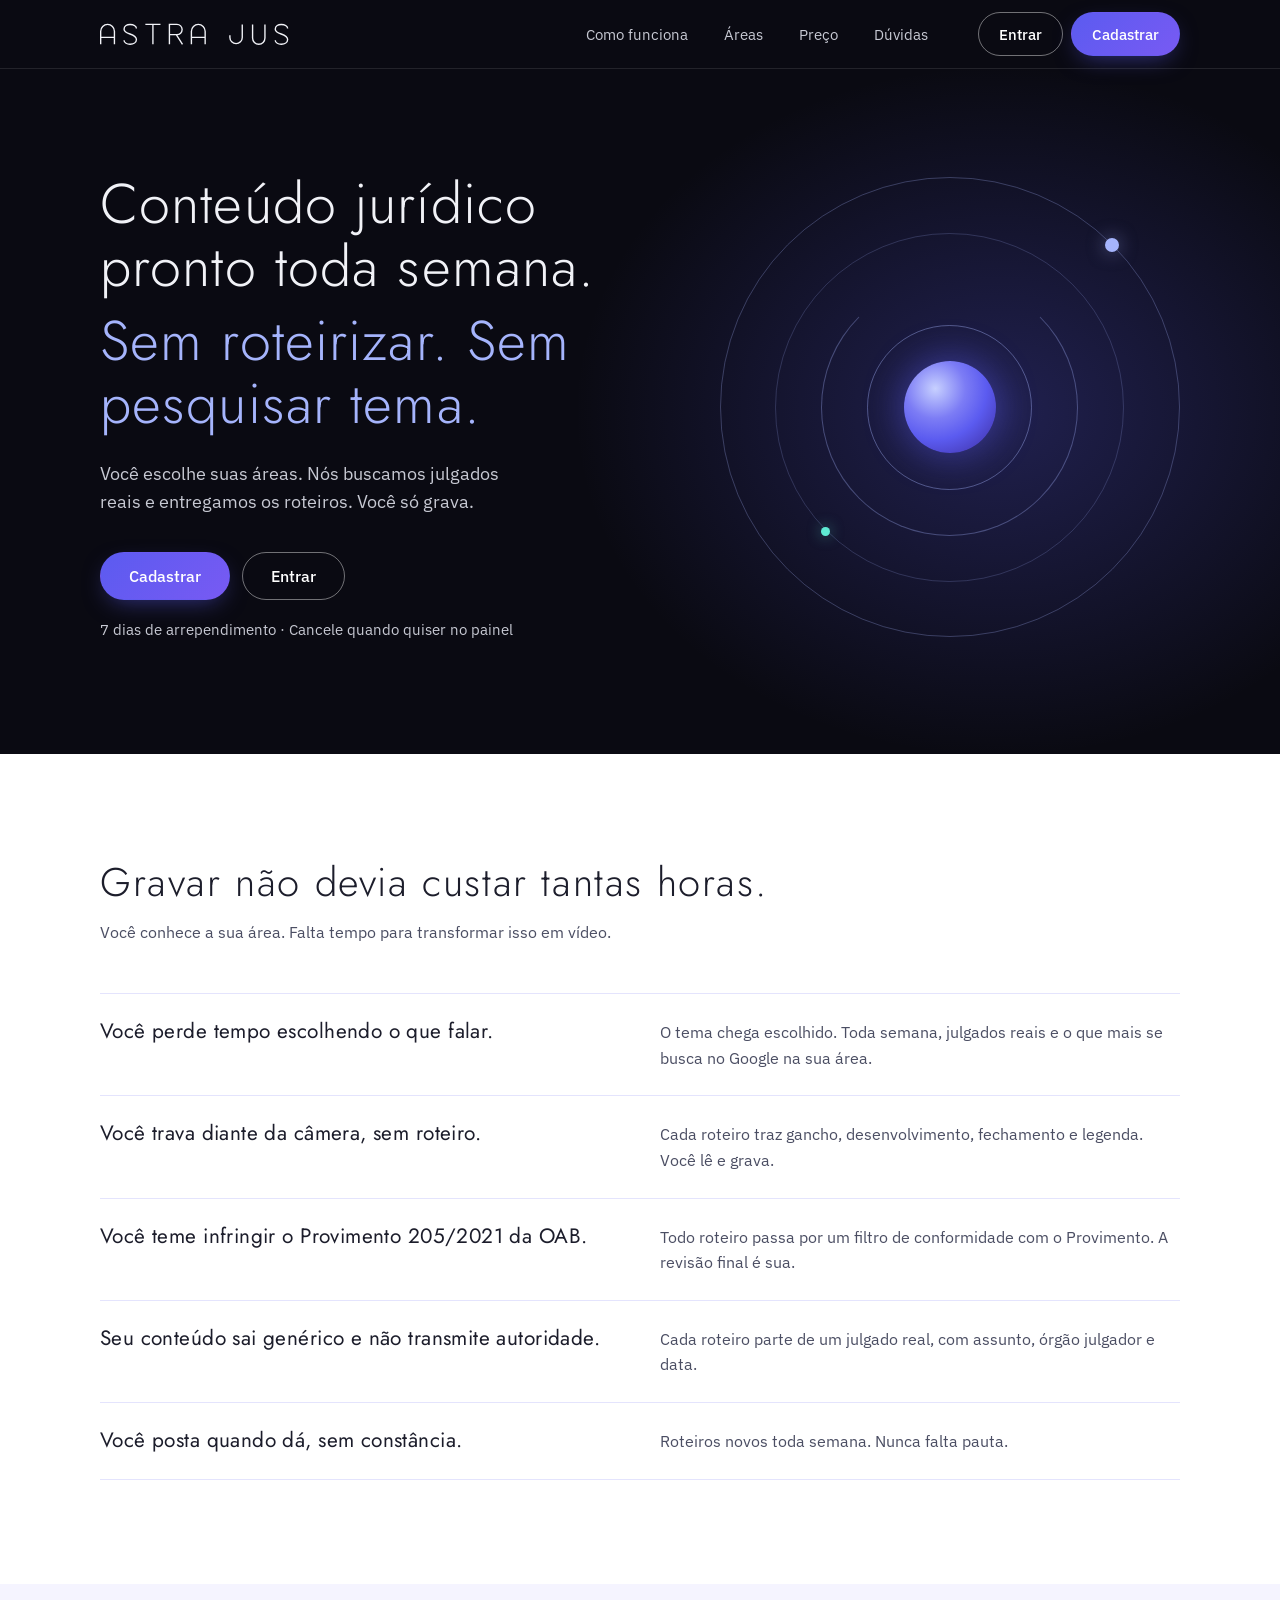
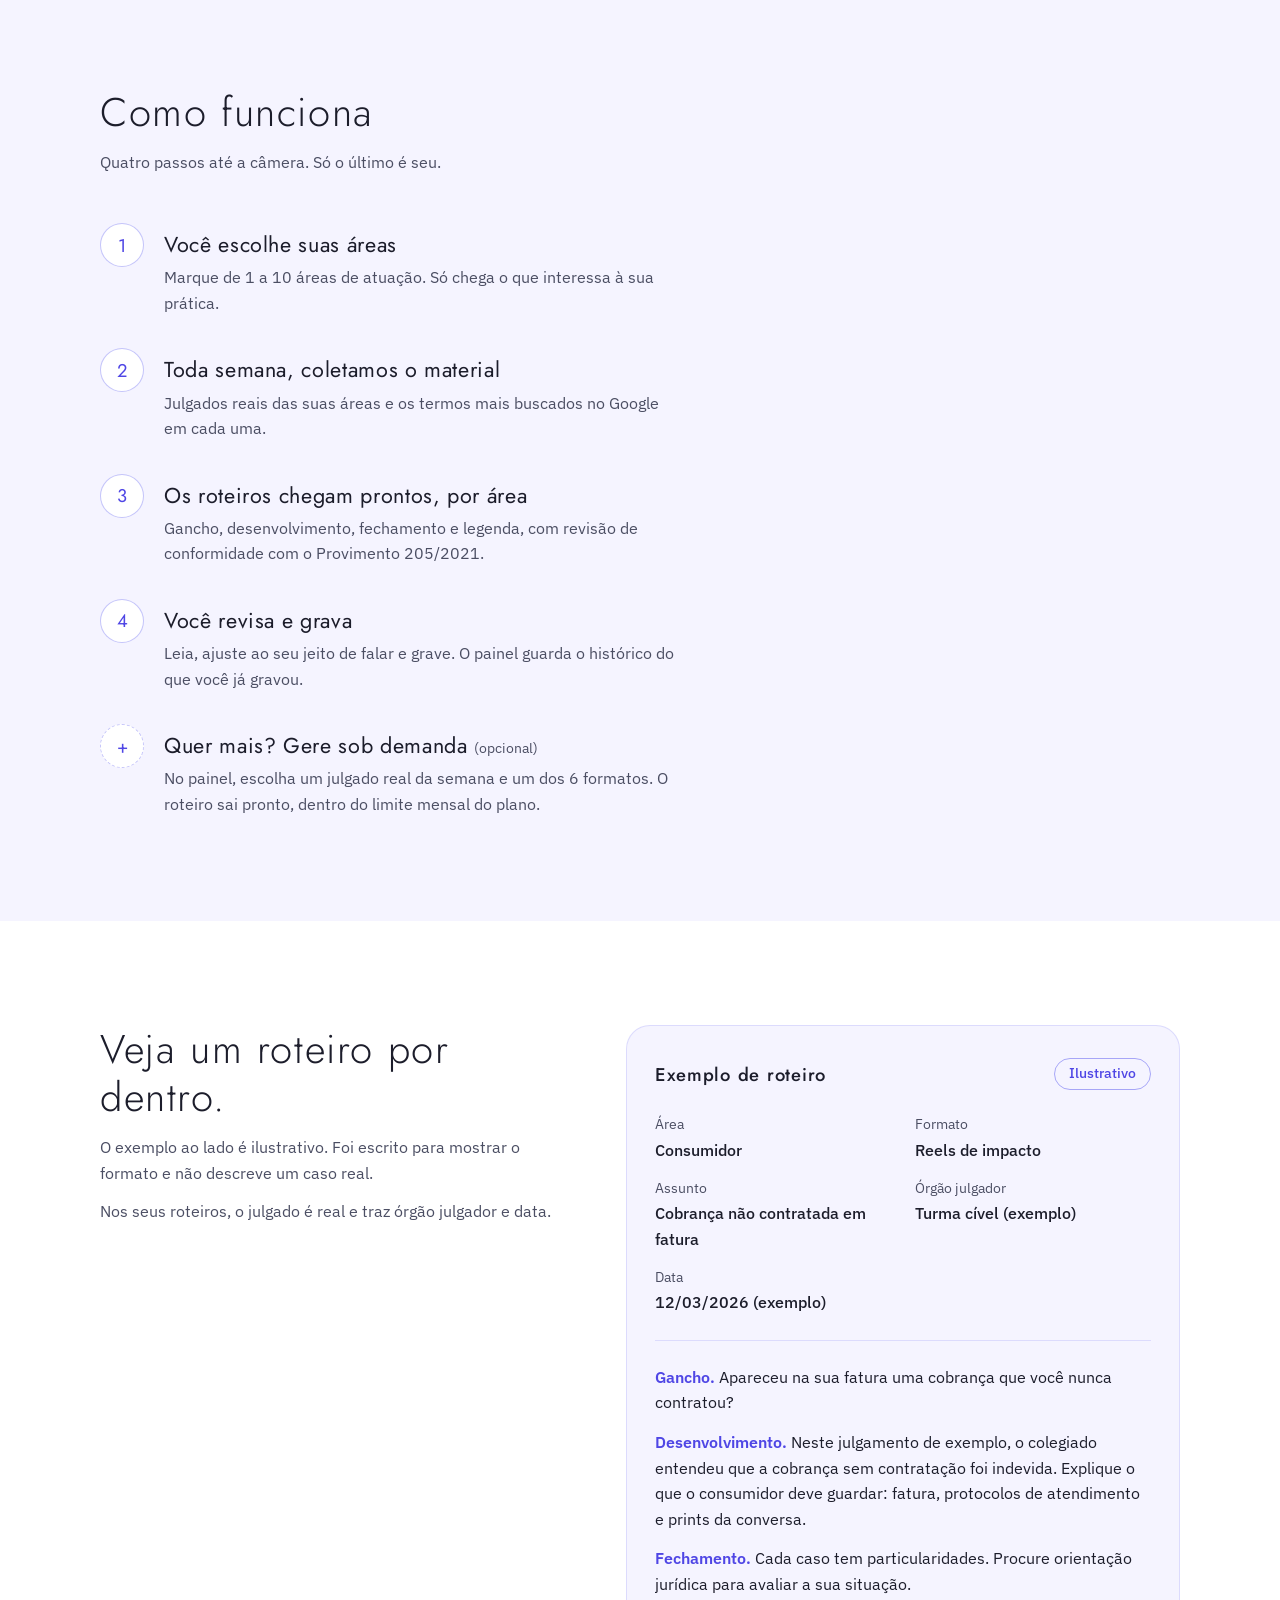
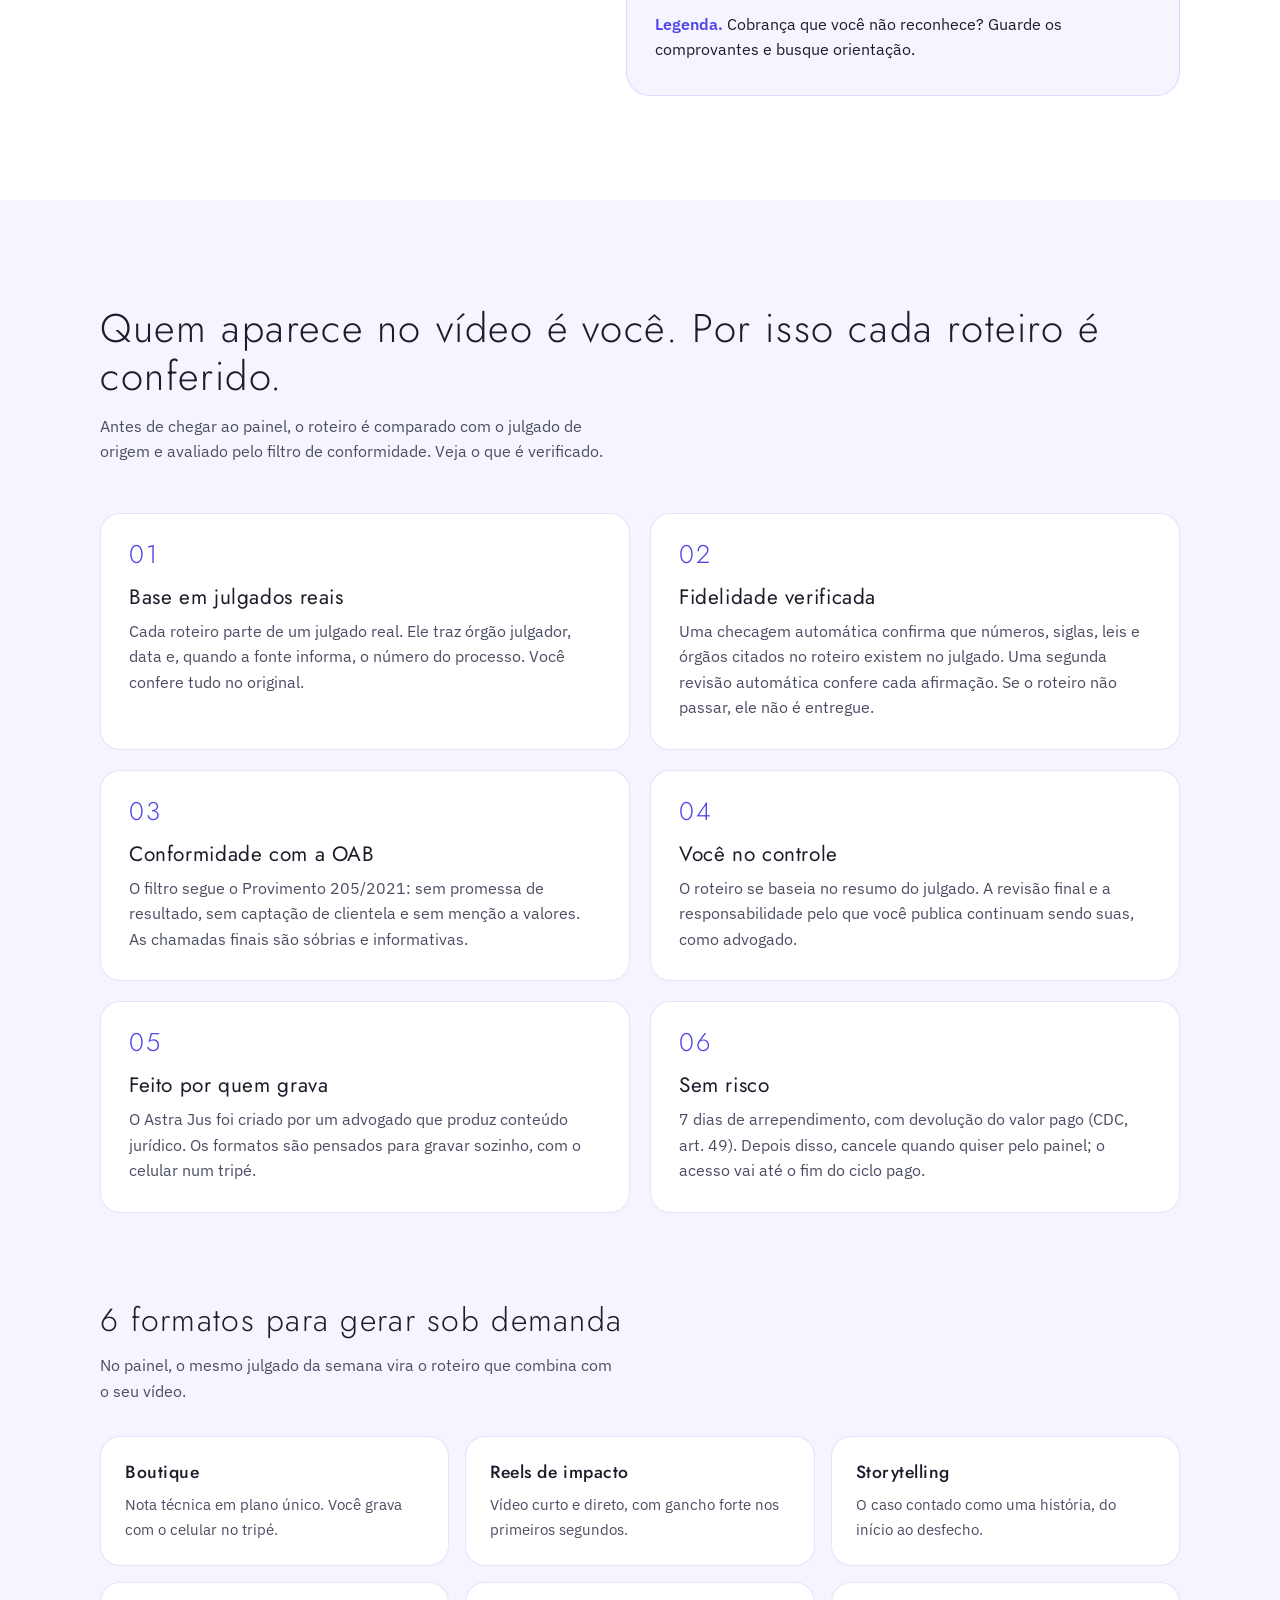
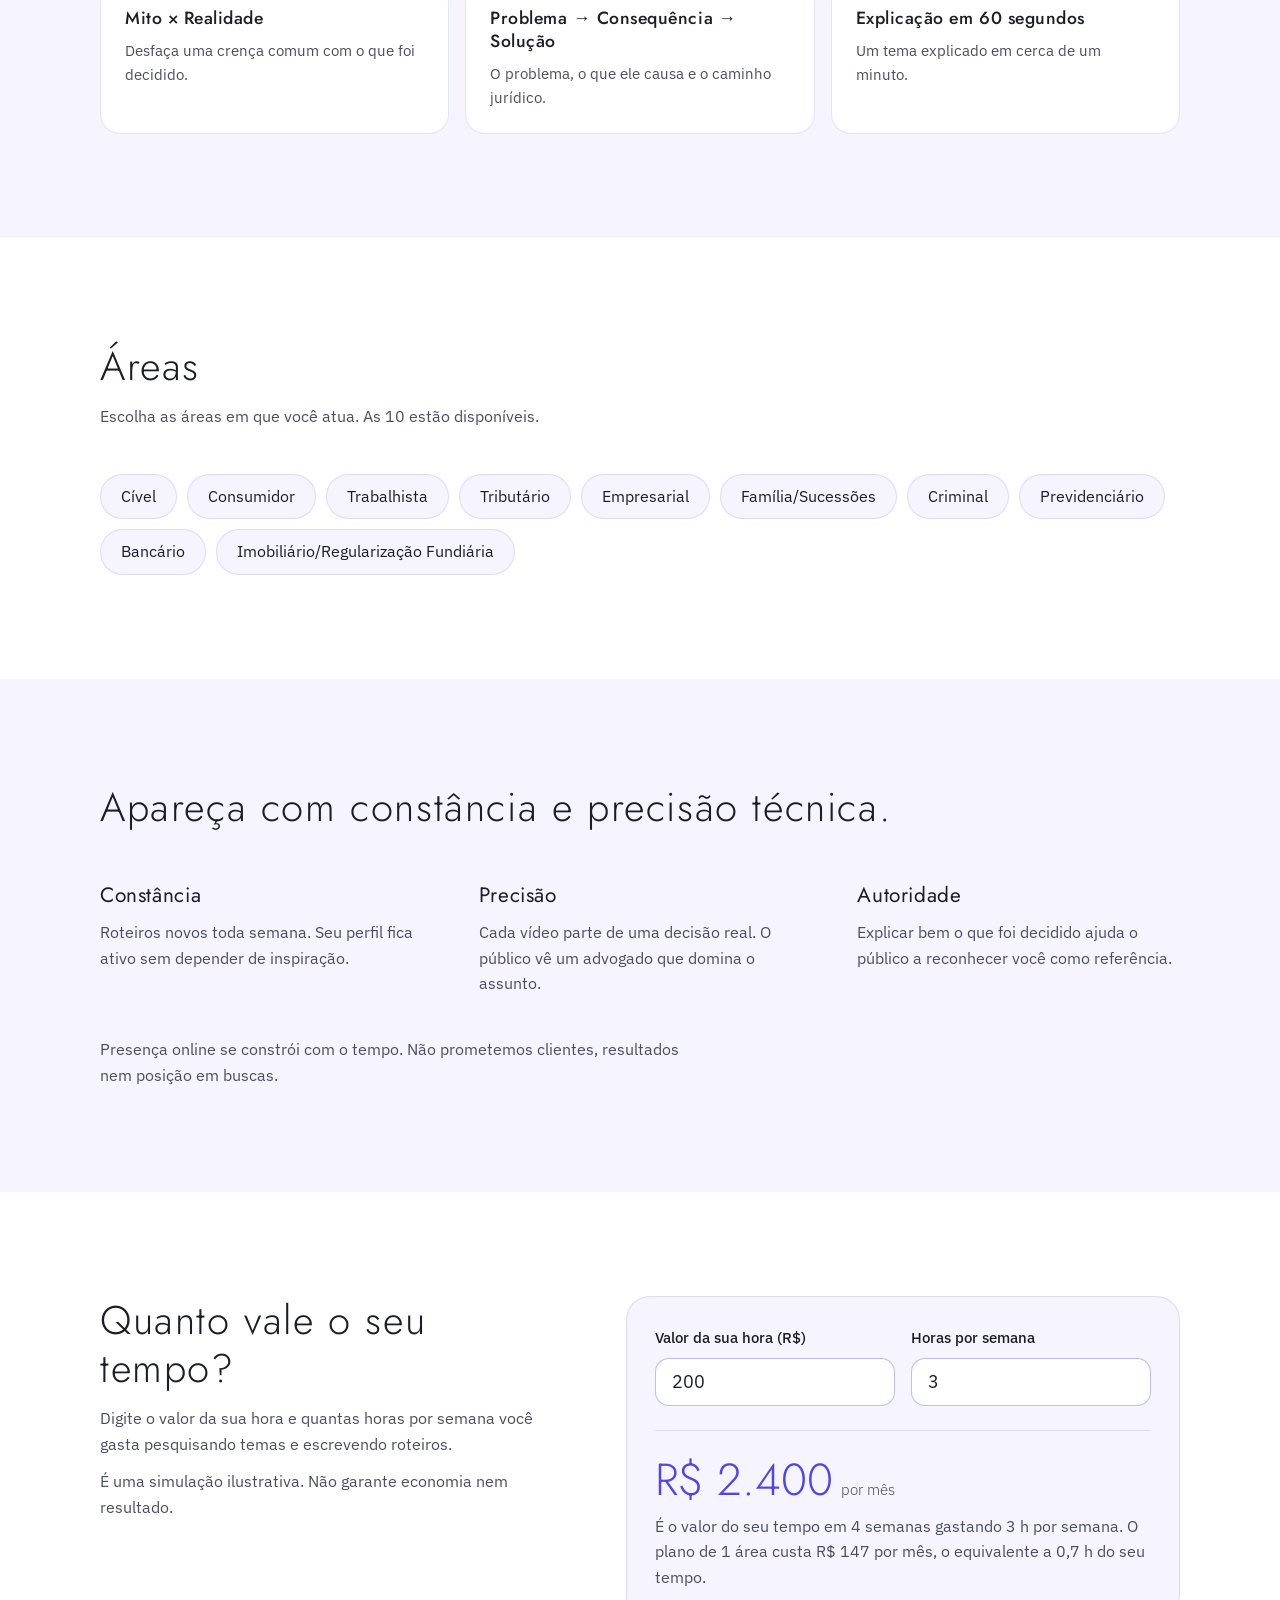
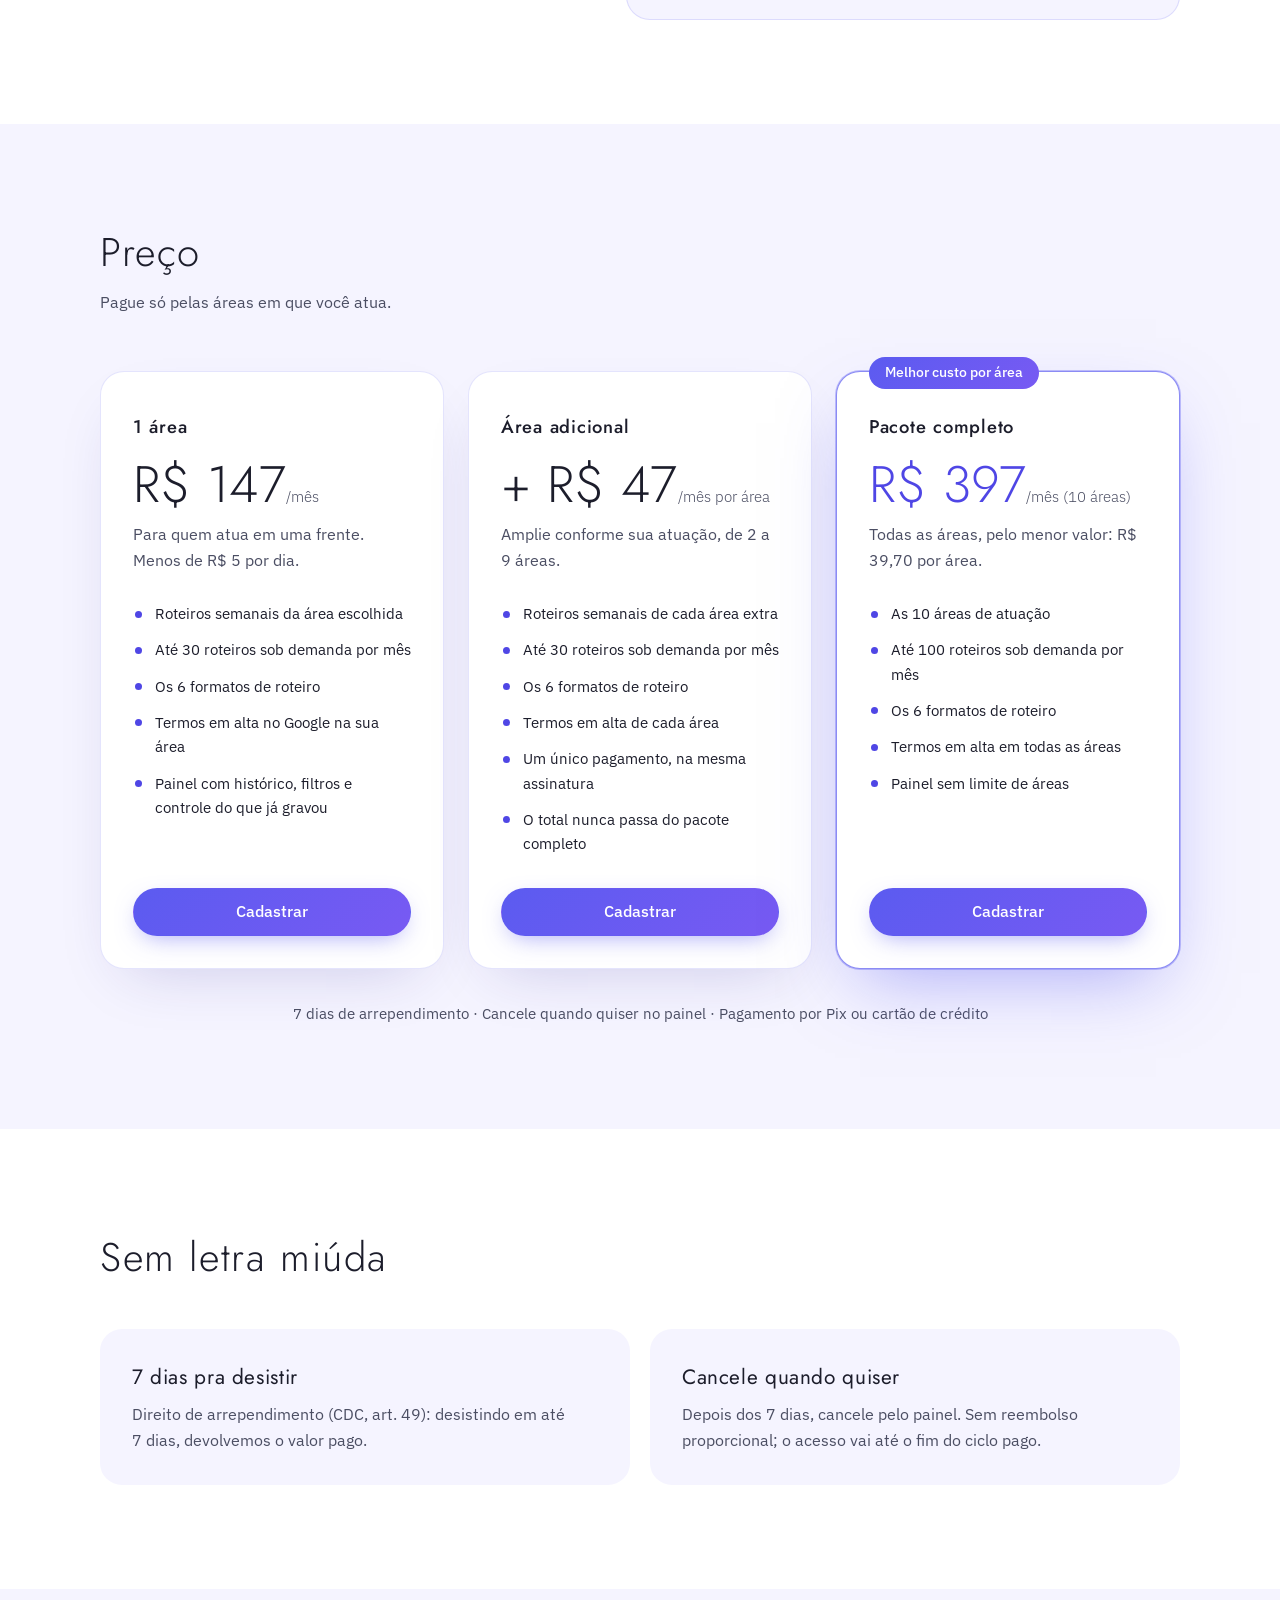
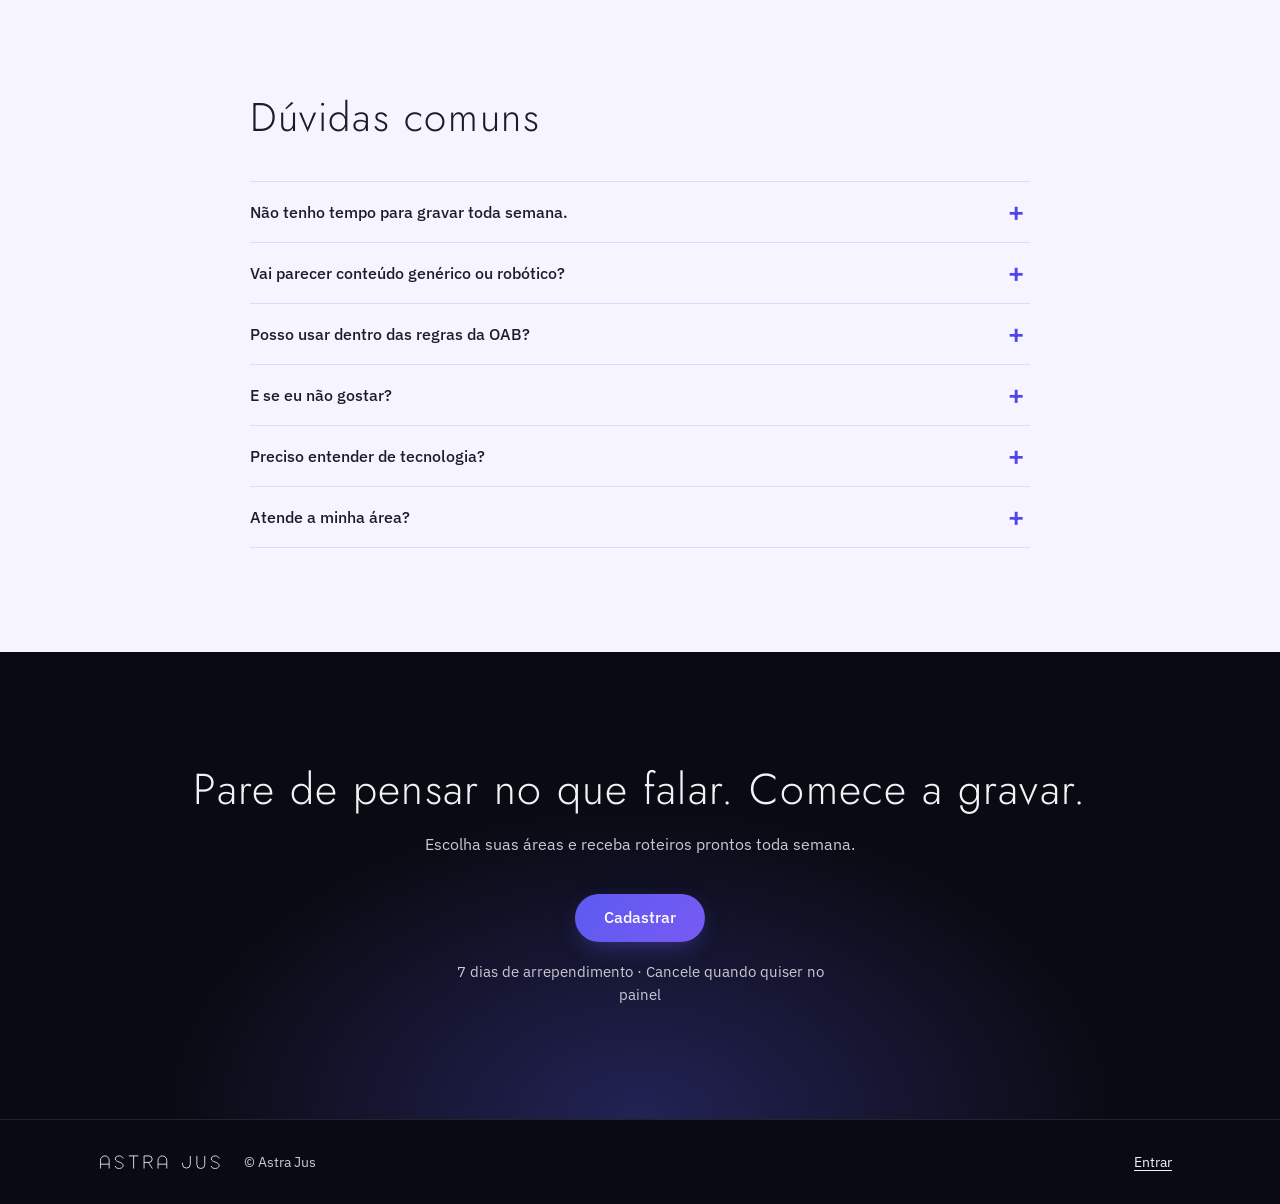
==== index.html @ 2f62929e "feat: hero/como funciona pelo modelo real (areas -> coleta -> roteiros), secao de confianca em quadr" ====
<!DOCTYPE html>
<html lang="pt-BR">
<head>
  <meta charset="UTF-8">
  <meta name="viewport" content="width=device-width, initial-scale=1.0">
  <title>Astra Jus — Roteiros de vídeo para advogados</title>
  <meta name="description" content="Conteúdo jurídico pronto toda semana. Roteiros de vídeo por área de atuação, a partir de julgados reais, com filtro de conformidade. Sem roteirizar, sem pesquisar tema.">
  <link rel="icon" type="image/svg+xml" href="assets/favicon.svg">
  <link rel="preconnect" href="https://fonts.googleapis.com">
  <link rel="preconnect" href="https://fonts.gstatic.com" crossorigin>
  <link href="https://fonts.googleapis.com/css2?family=IBM+Plex+Sans:wght@400;500;600&family=Jost:wght@200;300;400;500&display=swap" rel="stylesheet">
  <link rel="stylesheet" href="marca.css">
</head>
<body>
  <div id="aviso-pagamento" class="aviso" role="status" hidden></div>

  <header class="topo escuro">
    <div class="wrap">
      <a href="#inicio" aria-label="Astra Jus — início"><svg class="logo" aria-hidden="true"><use href="assets/logo.svg#wordmark"/></svg></a>
      <nav aria-label="Seções">
        <a href="#como-funciona">Como funciona</a>
        <a href="#areas">Áreas</a>
        <a href="#preco">Preço</a>
        <a href="#duvidas">Dúvidas</a>
      </nav>
      <div class="acoes">
        <a class="botao botao-contorno botao-pequeno" href="painel/login.html">Entrar</a>
        <a class="botao botao-primario botao-pequeno" href="cadastro.html">Cadastrar</a>
      </div>
    </div>
  </header>

  <main>
    <section class="hero escuro" id="inicio">
      <div class="wrap">
        <div class="hero-texto">
          <h1>Conteúdo jurídico pronto toda semana.<span>Sem roteirizar. Sem pesquisar tema.</span></h1>
          <p class="sub">Você escolhe suas áreas. Nós buscamos julgados reais e entregamos os roteiros. Você só grava.</p>
          <div class="botoes">
            <a class="botao botao-primario" href="cadastro.html">Cadastrar</a>
            <a class="botao botao-contorno" href="painel/login.html">Entrar</a>
          </div>
          <p class="garantia">7 dias de arrependimento · Cancele quando quiser no painel</p>
        </div>
        <div class="orbita" aria-hidden="true">
          <div class="anel a1"></div>
          <div class="anel a2"></div>
          <div class="anel a3"></div>
          <div class="anel a4"></div>
          <div class="giro"><div class="ponto"></div></div>
          <div class="giro contra"><div class="ponto p2"></div></div>
          <div class="nucleo"></div>
        </div>
      </div>
    </section>

    <section class="secao" id="dor">
      <div class="wrap">
        <h2 class="titulo-secao">Gravar não devia custar tantas horas.</h2>
        <p class="intro-secao">Você conhece a sua área. Falta tempo para transformar isso em vídeo.</p>
        <ul class="dores">
          <li>
            <h3>Você perde tempo escolhendo o que falar.</h3>
            <p>O tema chega escolhido. Toda semana, julgados reais e o que mais se busca no Google na sua área.</p>
          </li>
          <li>
            <h3>Você trava diante da câmera, sem roteiro.</h3>
            <p>Cada roteiro traz gancho, desenvolvimento, fechamento e legenda. Você lê e grava.</p>
          </li>
          <li>
            <h3>Você teme infringir o Provimento 205/2021 da OAB.</h3>
            <p>Todo roteiro passa por um filtro de conformidade com o Provimento. A revisão final é sua.</p>
          </li>
          <li>
            <h3>Seu conteúdo sai genérico e não transmite autoridade.</h3>
            <p>Cada roteiro parte de um julgado real, com assunto, órgão julgador e data.</p>
          </li>
          <li>
            <h3>Você posta quando dá, sem constância.</h3>
            <p>Roteiros novos toda semana. Nunca falta pauta.</p>
          </li>
        </ul>
      </div>
    </section>

    <section class="secao suave" id="como-funciona">
      <div class="wrap">
        <h2 class="titulo-secao">Como funciona</h2>
        <p class="intro-secao">Quatro passos até a câmera. Só o último é seu.</p>
        <ol class="passos">
          <li>
            <span class="num" aria-hidden="true">1</span>
            <div>
              <h3>Você escolhe suas áreas</h3>
              <p>Marque de 1 a 10 áreas de atuação. Só chega o que interessa à sua prática.</p>
            </div>
          </li>
          <li>
            <span class="num" aria-hidden="true">2</span>
            <div>
              <h3>Toda semana, coletamos o material</h3>
              <p>Julgados reais das suas áreas e os termos mais buscados no Google em cada uma.</p>
            </div>
          </li>
          <li>
            <span class="num" aria-hidden="true">3</span>
            <div>
              <h3>Os roteiros chegam prontos, por área</h3>
              <p>Gancho, desenvolvimento, fechamento e legenda, com revisão de conformidade com o Provimento 205/2021.</p>
            </div>
          </li>
          <li>
            <span class="num" aria-hidden="true">4</span>
            <div>
              <h3>Você revisa e grava</h3>
              <p>Leia, ajuste ao seu jeito de falar e grave. O painel guarda o histórico do que você já gravou.</p>
            </div>
          </li>
          <li class="opcional">
            <span class="num" aria-hidden="true">+</span>
            <div>
              <h3>Quer mais? Gere sob demanda <em>(opcional)</em></h3>
              <p>No painel, escolha um julgado real da semana e um dos 6 formatos. O roteiro sai pronto, dentro do limite mensal do plano.</p>
            </div>
          </li>
        </ol>
      </div>
    </section>

    <section class="secao" id="exemplo">
      <div class="wrap dupla">
        <div>
          <h2 class="titulo-secao">Veja um roteiro por dentro.</h2>
          <p class="intro-secao">O exemplo ao lado é ilustrativo. Foi escrito para mostrar o formato e não descreve um caso real.</p>
          <p class="intro-secao">Nos seus roteiros, o julgado é real e traz órgão julgador e data.</p>
        </div>
        <article class="exemplo">
          <header>
            <h3>Exemplo de roteiro</h3>
            <span class="selo-ilustrativo">Ilustrativo</span>
          </header>
          <dl class="meta">
            <div><dt>Área</dt><dd>Consumidor</dd></div>
            <div><dt>Formato</dt><dd>Reels de impacto</dd></div>
            <div><dt>Assunto</dt><dd>Cobrança não contratada em fatura</dd></div>
            <div><dt>Órgão julgador</dt><dd>Turma cível (exemplo)</dd></div>
            <div><dt>Data</dt><dd>12/03/2026 (exemplo)</dd></div>
          </dl>
          <div class="texto-roteiro">
            <p><strong>Gancho.</strong> Apareceu na sua fatura uma cobrança que você nunca contratou?</p>
            <p><strong>Desenvolvimento.</strong> Neste julgamento de exemplo, o colegiado entendeu que a cobrança sem contratação foi indevida. Explique o que o consumidor deve guardar: fatura, protocolos de atendimento e prints da conversa.</p>
            <p><strong>Fechamento.</strong> Cada caso tem particularidades. Procure orientação jurídica para avaliar a sua situação.</p>
            <p><strong>Legenda.</strong> Cobrança que você não reconhece? Guarde os comprovantes e busque orientação.</p>
          </div>
        </article>
      </div>
    </section>

    <section class="secao suave" id="confianca">
      <div class="wrap">
        <h2 class="titulo-secao">Quem aparece no vídeo é você. Por isso cada roteiro é conferido.</h2>
        <p class="intro-secao">Antes de chegar ao painel, o roteiro é comparado com o julgado de origem e avaliado pelo filtro de conformidade. Veja o que é verificado.</p>
        <ul class="confianca">
          <li>
            <span class="ordem" aria-hidden="true">01</span>
            <h3>Base em julgados reais</h3>
            <p>Cada roteiro parte de um julgado real. Ele traz órgão julgador, data e, quando a fonte informa, o número do processo. Você confere tudo no original.</p>
          </li>
          <li>
            <span class="ordem" aria-hidden="true">02</span>
            <h3>Fidelidade verificada</h3>
            <p>Uma checagem automática confirma que números, siglas, leis e órgãos citados no roteiro existem no julgado. Uma segunda revisão automática confere cada afirmação. Se o roteiro não passar, ele não é entregue.</p>
          </li>
          <li>
            <span class="ordem" aria-hidden="true">03</span>
            <h3>Conformidade com a OAB</h3>
            <p>O filtro segue o Provimento 205/2021: sem promessa de resultado, sem captação de clientela e sem menção a valores. As chamadas finais são sóbrias e informativas.</p>
          </li>
          <li>
            <span class="ordem" aria-hidden="true">04</span>
            <h3>Você no controle</h3>
            <p>O roteiro se baseia no resumo do julgado. A revisão final e a responsabilidade pelo que você publica continuam sendo suas, como advogado.</p>
          </li>
          <li>
            <span class="ordem" aria-hidden="true">05</span>
            <h3>Feito por quem grava</h3>
            <p>O Astra Jus foi criado por um advogado que produz conteúdo jurídico. Os formatos são pensados para gravar sozinho, com o celular num tripé.</p>
          </li>
          <li>
            <span class="ordem" aria-hidden="true">06</span>
            <h3>Sem risco</h3>
            <p>7 dias de arrependimento, com devolução do valor pago (CDC, art. 49). Depois disso, cancele quando quiser pelo painel; o acesso vai até o fim do ciclo pago.</p>
          </li>
        </ul>

        <h3 class="subtitulo" id="formatos">6 formatos para gerar sob demanda</h3>
        <p class="intro-secao">No painel, o mesmo julgado da semana vira o roteiro que combina com o seu vídeo.</p>
        <ul class="formatos">
          <li><h4>Boutique</h4><p>Nota técnica em plano único. Você grava com o celular no tripé.</p></li>
          <li><h4>Reels de impacto</h4><p>Vídeo curto e direto, com gancho forte nos primeiros segundos.</p></li>
          <li><h4>Storytelling</h4><p>O caso contado como uma história, do início ao desfecho.</p></li>
          <li><h4>Mito × Realidade</h4><p>Desfaça uma crença comum com o que foi decidido.</p></li>
          <li><h4>Problema → Consequência → Solução</h4><p>O problema, o que ele causa e o caminho jurídico.</p></li>
          <li><h4>Explicação em 60 segundos</h4><p>Um tema explicado em cerca de um minuto.</p></li>
        </ul>
      </div>
    </section>

    <section class="secao" id="areas">
      <div class="wrap">
        <h2 class="titulo-secao">Áreas</h2>
        <p class="intro-secao">Escolha as áreas em que você atua. As 10 estão disponíveis.</p>
        <ul class="areas">
          <li>Cível</li>
          <li>Consumidor</li>
          <li>Trabalhista</li>
          <li>Tributário</li>
          <li>Empresarial</li>
          <li>Família/Sucessões</li>
          <li>Criminal</li>
          <li>Previdenciário</li>
          <li>Bancário</li>
          <li>Imobiliário/Regularização Fundiária</li>
        </ul>
      </div>
    </section>

    <section class="secao suave" id="posicionamento">
      <div class="wrap">
        <h2 class="titulo-secao">Apareça com constância e precisão técnica.</h2>
        <ul class="difer tres">
          <li>
            <h3>Constância</h3>
            <p>Roteiros novos toda semana. Seu perfil fica ativo sem depender de inspiração.</p>
          </li>
          <li>
            <h3>Precisão</h3>
            <p>Cada vídeo parte de uma decisão real. O público vê um advogado que domina o assunto.</p>
          </li>
          <li>
            <h3>Autoridade</h3>
            <p>Explicar bem o que foi decidido ajuda o público a reconhecer você como referência.</p>
          </li>
        </ul>
        <p class="nota">Presença online se constrói com o tempo. Não prometemos clientes, resultados nem posição em buscas.</p>
      </div>
    </section>

    <section class="secao" id="tempo">
      <div class="wrap dupla">
        <div>
          <h2 class="titulo-secao">Quanto vale o seu tempo?</h2>
          <p class="intro-secao">Digite o valor da sua hora e quantas horas por semana você gasta pesquisando temas e escrevendo roteiros.</p>
          <p class="intro-secao">É uma simulação ilustrativa. Não garante economia nem resultado.</p>
        </div>
        <form class="calculadora" id="calc" onsubmit="return false">
          <div class="campos">
            <label>Valor da sua hora (R$)
              <input type="number" id="calc-hora" min="0" step="10" value="200" inputmode="decimal">
            </label>
            <label>Horas por semana
              <input type="number" id="calc-horas" min="0" step="0.5" value="3" inputmode="decimal">
            </label>
          </div>
          <div class="resultado" id="calc-resultado" aria-live="polite">
            <p class="grande"><span id="calc-custo"></span><small>por mês</small></p>
            <p id="calc-texto"></p>
          </div>
        </form>
      </div>
    </section>

    <section class="secao suave" id="preco">
      <div class="wrap">
        <h2 class="titulo-secao">Preço</h2>
        <p class="intro-secao">Pague só pelas áreas em que você atua.</p>
        <div class="precos">
          <article class="plano">
            <h3>1 área</h3>
            <p class="valor">R$ 147<small>/mês</small></p>
            <p class="desc">Para quem atua em uma frente. Menos de R$ 5 por dia.</p>
            <ul>
              <li>Roteiros semanais da área escolhida</li>
              <li>Até 30 roteiros sob demanda por mês</li>
              <li>Os 6 formatos de roteiro</li>
              <li>Termos em alta no Google na sua área</li>
              <li>Painel com histórico, filtros e controle do que já gravou</li>
            </ul>
            <a class="botao botao-primario" href="cadastro.html">Cadastrar</a>
          </article>
          <article class="plano">
            <h3>Área adicional</h3>
            <p class="valor">+ R$ 47<small>/mês por área</small></p>
            <p class="desc">Amplie conforme sua atuação, de 2 a 9 áreas.</p>
            <ul>
              <li>Roteiros semanais de cada área extra</li>
              <li>Até 30 roteiros sob demanda por mês</li>
              <li>Os 6 formatos de roteiro</li>
              <li>Termos em alta de cada área</li>
              <li>Um único pagamento, na mesma assinatura</li>
              <li>O total nunca passa do pacote completo</li>
            </ul>
            <a class="botao botao-primario" href="cadastro.html">Cadastrar</a>
          </article>
          <article class="plano destaque">
            <span class="selo">Melhor custo por área</span>
            <h3>Pacote completo</h3>
            <p class="valor">R$ 397<small>/mês (10 áreas)</small></p>
            <p class="desc">Todas as áreas, pelo menor valor: R$ 39,70 por área.</p>
            <ul>
              <li>As 10 áreas de atuação</li>
              <li>Até 100 roteiros sob demanda por mês</li>
              <li>Os 6 formatos de roteiro</li>
              <li>Termos em alta em todas as áreas</li>
              <li>Painel sem limite de áreas</li>
            </ul>
            <a class="botao botao-primario" href="cadastro.html">Cadastrar</a>
          </article>
        </div>
        <p class="risco">7 dias de arrependimento · Cancele quando quiser no painel · Pagamento por Pix ou cartão de crédito</p>
      </div>
    </section>

    <section class="secao" id="transparencia">
      <div class="wrap">
        <h2 class="titulo-secao">Sem letra miúda</h2>
        <div class="regras">
          <div>
            <h3>7 dias pra desistir</h3>
            <p>Direito de arrependimento (CDC, art. 49): desistindo em até 7 dias, devolvemos o valor pago.</p>
          </div>
          <div>
            <h3>Cancele quando quiser</h3>
            <p>Depois dos 7 dias, cancele pelo painel. Sem reembolso proporcional; o acesso vai até o fim do ciclo pago.</p>
          </div>
        </div>
      </div>
    </section>

    <section class="secao suave" id="duvidas">
      <div class="wrap estreito">
        <h2 class="titulo-secao">Dúvidas comuns</h2>
        <div class="faq">
          <details>
            <summary>Não tenho tempo para gravar toda semana.</summary>
            <p>Você decide o ritmo. Há formatos curtos, como a explicação em 60 segundos. Grave o que couber na sua semana.</p>
          </details>
          <details>
            <summary>Vai parecer conteúdo genérico ou robótico?</summary>
            <p>Cada roteiro parte de um julgado real da sua área. Você revisa o texto antes de gravar e ajusta ao seu jeito de falar.</p>
          </details>
          <details>
            <summary>Posso usar dentro das regras da OAB?</summary>
            <p>Os roteiros passam por um filtro de conformidade com o Provimento 205/2021. O filtro ajuda, mas não substitui você: a revisão final e a responsabilidade pela publicação são do advogado.</p>
          </details>
          <details>
            <summary>E se eu não gostar?</summary>
            <p>Desistindo em até 7 dias, devolvemos o valor pago (CDC, art. 49). Depois disso, cancele pelo painel quando quiser. Não há reembolso proporcional, e o acesso vai até o fim do ciclo pago.</p>
          </details>
          <details>
            <summary>Preciso entender de tecnologia?</summary>
            <p>Não. Você escolhe suas áreas e recebe os roteiros no painel. Se quiser mais, escolhe um julgado da semana e o formato. O pagamento é por Pix ou cartão de crédito.</p>
          </details>
          <details>
            <summary>Atende a minha área?</summary>
            <p>São 10 áreas: cível, consumidor, trabalhista, tributário, empresarial, família/sucessões, criminal, previdenciário, bancário e imobiliário/regularização fundiária. Você escolhe as suas.</p>
          </details>
        </div>
      </div>
    </section>

    <section class="cta escuro">
      <div class="wrap">
        <h2>Pare de pensar no que falar. Comece a gravar.</h2>
        <p>Escolha suas áreas e receba roteiros prontos toda semana.</p>
        <a class="botao botao-primario" href="cadastro.html">Cadastrar</a>
        <p class="garantia">7 dias de arrependimento · Cancele quando quiser no painel</p>
      </div>
    </section>
  </main>

  <footer class="rodape escuro">
    <div class="wrap">
      <svg class="logo" aria-hidden="true"><use href="assets/logo.svg#wordmark"/></svg>
      <span>© Astra Jus</span>
      <a href="painel/login.html">Entrar</a>
    </div>
  </footer>

  <script>
    (function () {
      var estado = new URLSearchParams(location.search).get("pagamento");
      var aviso = document.getElementById("aviso-pagamento");
      var link = document.createElement("a");
      if (estado === "sucesso") {
        var p1 = document.createElement("p");
        p1.append("Pagamento recebido! Agora ");
        link.href = "painel/criar-acesso.html";
        link.textContent = "crie seu acesso ao painel";
        p1.append(link, ".");
        var p2 = document.createElement("p");
        p2.textContent = "O e-mail de confirmação chega na sua caixa de entrada.";
        aviso.append(p1, p2);
        aviso.className = "aviso sucesso";
      } else if (estado === "cancelado" || estado === "expirado") {
        var p = document.createElement("p");
        p.append(estado === "cancelado" ? "O pagamento foi cancelado. " : "O prazo do pagamento expirou. ");
        link.href = "cadastro.html";
        link.textContent = "Voltar ao cadastro";
        p.append(link, " para tentar de novo.");
        aviso.append(p);
        aviso.className = "aviso atencao";
      } else {
        return;
      }
      aviso.hidden = false;
    })();
  </script>
  <script>
    (function () {
      var PLANO = 147;
      var hora = document.getElementById("calc-hora");
      var horas = document.getElementById("calc-horas");
      var custo = document.getElementById("calc-custo");
      var texto = document.getElementById("calc-texto");
      var brl = function (n) { return "R$ " + n.toLocaleString("pt-BR", { maximumFractionDigits: 0 }); };
      function calcular() {
        var h = parseFloat(hora.value), s = parseFloat(horas.value);
        if (!(h > 0) || !(s > 0)) {
          custo.textContent = "R$ 0";
          texto.textContent = "Informe o valor da hora e as horas por semana para ver a simulação.";
          return;
        }
        var mes = h * s * 4;
        var eq = PLANO / h;
        custo.textContent = brl(mes);
        texto.textContent = "É o valor do seu tempo em 4 semanas gastando " + s.toLocaleString("pt-BR") + " h por semana. O plano de 1 área custa " + brl(PLANO) + " por mês, o equivalente a " + eq.toLocaleString("pt-BR", { maximumFractionDigits: 1 }) + " h do seu tempo.";
      }
      hora.addEventListener("input", calcular);
      horas.addEventListener("input", calcular);
      calcular();
    })();
  </script>
</body>
</html>
---- marca.css ----
/* Astra Jus — landing. Minimalista, jovial, elegante. */
* { box-sizing: border-box; }

:root {
  --escuro: #0a0a12;
  --escuro-2: #15143a;
  --claro: #ffffff;
  --lavanda: #f5f4ff;
  --indigo-fraco: #eeedfc;
  --texto: #1c1d2b;
  --texto-suave: #4b4e63;
  --texto-escuro: #f1f2f7;
  --texto-escuro-suave: #c7c9d3;
  --indigo: #4f46e5;
  --indigo-claro: #a5b4fc;
  --menta: #5eead4;
  --degrade: linear-gradient(135deg, #5b5bf0, #785af3);
  --brilho: 0 8px 24px -8px rgba(91, 91, 240, 0.55);
  --brilho-forte: 0 12px 30px -8px rgba(91, 91, 240, 0.7);
  --borda: rgba(91, 91, 240, 0.16);
  --borda-escura: rgba(255, 255, 255, 0.1);
  --fonte-display: "Jost", "Century Gothic", "Avenir Next", sans-serif;
  --fonte-corpo: "IBM Plex Sans", -apple-system, BlinkMacSystemFont, sans-serif;
  --sombra: 0 24px 60px -28px rgba(40, 30, 140, 0.22);
}

html { -webkit-text-size-adjust: 100%; scroll-behavior: smooth; }

body {
  margin: 0;
  font-family: var(--fonte-corpo);
  font-size: 1rem;
  line-height: 1.6;
  color: var(--texto);
  background: var(--claro);
  overflow-x: hidden;
}

h1, h2, h3, p, ol, ul { margin: 0; }
ol, ul { padding: 0; list-style: none; }
a { color: inherit; }
::selection { background: var(--indigo); color: #fff; }

:focus-visible { outline: 2px solid var(--indigo); outline-offset: 3px; border-radius: 6px; }
.escuro :focus-visible { outline-color: var(--menta); }

.logo { display: block; color: currentColor; }
.wrap { width: 100%; max-width: 1120px; margin: 0 auto; padding-inline: 20px; }

/* Aviso de retorno do pagamento */
.aviso { padding: 12px 20px; font-size: 0.95rem; text-align: center; }
.aviso a { font-weight: 600; text-underline-offset: 3px; }
.aviso.sucesso { background: #e6f5ec; color: #12482c; }
.aviso.atencao { background: #fff2e0; color: #6b3800; }
.aviso p + p { margin-top: 2px; }

/* Cabeçalho */
.topo {
  position: sticky;
  top: 0;
  z-index: 10;
  background: var(--escuro);
  border-bottom: 1px solid var(--borda-escura);
  color: var(--texto-escuro);
}
.topo .wrap { display: flex; align-items: center; gap: 12px; min-height: 68px; }
.topo .logo { height: 16px; width: 138px; }
.topo nav { display: none; margin-left: auto; gap: 8px; }
.topo nav a {
  display: inline-flex;
  align-items: center;
  min-height: 44px;
  padding-inline: 14px;
  border-radius: 999px;
  color: var(--texto-escuro-suave);
  text-decoration: none;
  font-size: 0.95rem;
  transition: color 0.18s, background 0.18s;
}
.topo nav a:hover { color: #fff; background: rgba(255, 255, 255, 0.07); }
.topo .acoes { display: flex; gap: 8px; margin-left: auto; }

/* Botões: sólidos, em pílula, claramente clicáveis */
.botao {
  display: inline-flex;
  align-items: center;
  justify-content: center;
  min-height: 48px;
  padding: 0 28px;
  border-radius: 999px;
  border: 1px solid transparent;
  font: 500 1rem/1.2 var(--fonte-corpo);
  text-decoration: none;
  white-space: nowrap;
  cursor: pointer;
  transition: transform 0.18s, box-shadow 0.18s, filter 0.18s, background 0.18s, border-color 0.18s;
}
.botao-primario { background: var(--degrade); color: #fff; box-shadow: var(--brilho); }
.botao-primario:hover { transform: translateY(-1px); filter: brightness(1.1); box-shadow: var(--brilho-forte); }
.botao-primario:active { transform: translateY(0); filter: brightness(0.94); box-shadow: 0 4px 14px -6px rgba(91, 91, 240, 0.6); }
.botao-contorno { border-color: rgba(255, 255, 255, 0.42); color: #fff; background: transparent; }
.botao-contorno:hover { transform: translateY(-1px); border-color: #fff; background: rgba(255, 255, 255, 0.1); }
.botao-contorno:active { transform: translateY(0); background: rgba(255, 255, 255, 0.05); }
.botao-pequeno { min-height: 44px; padding: 0 20px; font-size: 0.95rem; }

/* Seções */
section[id] { scroll-margin-top: 68px; }
.secao { padding-block: 80px; }
.secao.suave { background: var(--lavanda); }
.titulo-secao {
  font-family: var(--fonte-display);
  font-weight: 300;
  font-size: clamp(1.8rem, 3.6vw, 2.5rem);
  letter-spacing: 0.04em;
  line-height: 1.2;
}
.intro-secao { margin-top: 14px; max-width: 52ch; color: var(--texto-suave); }

/* Hero */
.hero {
  position: relative;
  background:
    radial-gradient(46% 70% at 78% 50%, rgba(91, 91, 240, 0.28), transparent 72%),
    var(--escuro);
  color: var(--texto-escuro);
  padding-block: 72px 88px;
  overflow: hidden;
}
.hero .wrap { display: grid; gap: 56px; align-items: center; }
.hero h1 {
  font-family: var(--fonte-display);
  font-weight: 300;
  font-size: clamp(2.1rem, 4.6vw, 3.5rem);
  line-height: 1.12;
  letter-spacing: 0.02em;
  max-width: 15em;
}
.hero h1 span { display: block; margin-top: 12px; color: var(--indigo-claro); }
.hero .sub { margin-top: 24px; max-width: 40ch; font-size: 1.1rem; color: var(--texto-escuro-suave); }
.hero .botoes { margin-top: 36px; display: flex; flex-wrap: wrap; gap: 12px; }
.garantia { margin-top: 18px; font-size: 0.92rem; color: var(--texto-escuro-suave); }

/* Órbita */
.orbita { position: relative; width: min(460px, 80vw); aspect-ratio: 1; justify-self: center; pointer-events: none; }
.orbita .anel { position: absolute; border-radius: 50%; border: 1px solid rgba(165, 180, 252, 0.28); }
.orbita .a1 { inset: 0; }
.orbita .a2 { inset: 12%; border-color: rgba(165, 180, 252, 0.2); }
.orbita .a3 { inset: 22%; border-color: rgba(165, 180, 252, 0.34); border-top-color: transparent; }
.orbita .a4 { inset: 32%; border-color: rgba(165, 180, 252, 0.4); }
.orbita .giro { position: absolute; inset: 0; animation: giro 80s linear infinite; }
.orbita .giro.contra { animation-duration: 120s; animation-direction: reverse; }
.orbita .ponto {
  position: absolute;
  top: 14.6%;
  left: 85.4%;
  width: 14px;
  height: 14px;
  margin: -7px 0 0 -7px;
  border-radius: 50%;
  background: var(--indigo-claro);
  box-shadow: 0 0 18px rgba(165, 180, 252, 0.5);
}
.orbita .ponto.p2 { top: 76.9%; left: 23.1%; width: 9px; height: 9px; margin: -4.5px 0 0 -4.5px; background: var(--menta); box-shadow: 0 0 14px rgba(94, 234, 212, 0.5); }
.orbita .nucleo {
  position: absolute;
  inset: 40%;
  border-radius: 50%;
  background: radial-gradient(circle at 34% 30%, #c7d0ff 0%, #7c7cf5 34%, #5b5bf0 58%, #3b2a9a 100%);
  box-shadow: 0 0 36px 4px rgba(91, 91, 240, 0.45);
}
@keyframes giro { to { transform: rotate(360deg); } }

/* Dores */
.dores { margin-top: 48px; border-top: 1px solid var(--borda); }
.dores li { display: grid; gap: 8px; padding-block: 24px; border-bottom: 1px solid var(--borda); }
.dores h3 { font-family: var(--fonte-display); font-weight: 400; font-size: 1.3rem; line-height: 1.3; letter-spacing: 0.02em; }
.dores p { color: var(--texto-suave); max-width: 52ch; }

/* Como funciona */
.passos { margin-top: 48px; display: grid; gap: 32px; max-width: 720px; }
.passos li { display: flex; gap: 20px; align-items: flex-start; }
.passos .num {
  flex: none;
  display: grid;
  place-items: center;
  width: 44px;
  height: 44px;
  border-radius: 50%;
  border: 1px solid rgba(91, 91, 240, 0.35);
  background: var(--claro);
  font-family: var(--fonte-display);
  font-weight: 400;
  font-size: 1.15rem;
  color: var(--indigo);
}
.passos li.opcional .num { border-style: dashed; }
.passos li.opcional h3 em { font-family: var(--fonte-corpo); font-size: 0.9rem; font-style: normal; letter-spacing: 0; color: var(--texto-suave); }
.passos h3 { font-family: var(--fonte-display); font-weight: 400; font-size: 1.35rem; line-height: 1.3; letter-spacing: 0.03em; padding-top: 8px; }
.passos p { margin-top: 6px; color: var(--texto-suave); max-width: 52ch; }

/* Duas colunas */
.dupla { display: grid; gap: 40px; align-items: start; }
.dupla .intro-secao + .intro-secao { margin-top: 12px; }

/* Exemplo de roteiro */
.exemplo { padding: 32px 28px; border: 1px solid var(--borda); border-radius: 24px; background: var(--lavanda); }
.exemplo header { display: flex; flex-wrap: wrap; align-items: center; justify-content: space-between; gap: 12px; }
.exemplo h3 { font-family: var(--fonte-display); font-weight: 500; font-size: 1.15rem; letter-spacing: 0.04em; }
.selo-ilustrativo { padding: 4px 14px; border-radius: 999px; border: 1px solid rgba(91, 91, 240, 0.5); color: var(--indigo); font-size: 0.85rem; font-weight: 500; }
.meta { margin: 24px 0 0; display: grid; gap: 14px 24px; grid-template-columns: repeat(auto-fit, minmax(190px, 1fr)); }
.meta dt { font-size: 0.85rem; color: var(--texto-suave); }
.meta dd { margin: 2px 0 0; font-weight: 500; }
.texto-roteiro { margin-top: 24px; padding-top: 24px; border-top: 1px solid var(--borda); display: grid; gap: 14px; }
.texto-roteiro strong { font-weight: 600; color: var(--indigo); }

/* Diferenciais, formatos, posicionamento */
.difer { margin-top: 48px; display: grid; gap: 32px; }
.difer h3 { font-family: var(--fonte-display); font-weight: 400; font-size: 1.3rem; letter-spacing: 0.03em; }
.difer p { margin-top: 8px; color: var(--texto-suave); max-width: 40ch; }
.confianca { margin-top: 48px; display: grid; gap: 16px; }
.confianca li { padding: 28px; border: 1px solid var(--borda); border-radius: 20px; background: var(--claro); }
.confianca .ordem { display: block; font-family: var(--fonte-display); font-weight: 300; font-size: 1.6rem; line-height: 1; letter-spacing: 0.06em; color: var(--indigo); }
.confianca h3 { margin-top: 16px; font-family: var(--fonte-display); font-weight: 400; font-size: 1.3rem; line-height: 1.3; letter-spacing: 0.03em; }
.confianca p { margin-top: 8px; color: var(--texto-suave); }
.subtitulo { margin-top: 88px; font-family: var(--fonte-display); font-weight: 300; font-size: clamp(1.5rem, 3vw, 2rem); letter-spacing: 0.04em; line-height: 1.2; }
.formatos { margin-top: 32px; display: grid; gap: 16px; }
.formatos li { padding: 24px; border: 1px solid var(--borda); border-radius: 20px; background: var(--claro); }
.formatos h4 { margin: 0; font-family: var(--fonte-display); font-weight: 500; font-size: 1.1rem; letter-spacing: 0.03em; line-height: 1.3; }
.formatos p { margin-top: 8px; color: var(--texto-suave); font-size: 0.95rem; }
.nota { margin-top: 40px; max-width: 60ch; color: var(--texto-suave); }

/* Calculadora */
.calculadora { padding: 28px; border: 1px solid var(--borda); border-radius: 24px; background: var(--lavanda); }
.calculadora .campos { display: grid; gap: 16px; grid-template-columns: repeat(auto-fit, minmax(150px, 1fr)); }
.calculadora label { display: grid; gap: 8px; font-size: 0.95rem; font-weight: 500; }
.calculadora input {
  min-height: 48px;
  width: 100%;
  padding: 0 16px;
  border: 1px solid rgba(91, 91, 240, 0.4);
  border-radius: 14px;
  background: var(--claro);
  color: var(--texto);
  font: 400 1.1rem var(--fonte-corpo);
}
.resultado { margin-top: 24px; padding-top: 24px; border-top: 1px solid var(--borda); }
.resultado .grande { font-family: var(--fonte-display); font-weight: 300; font-size: 2.8rem; line-height: 1.1; color: var(--indigo); }
.resultado small { margin-left: 8px; font-family: var(--fonte-corpo); font-size: 0.95rem; color: var(--texto-suave); }
.resultado p + p { margin-top: 10px; color: var(--texto-suave); }

/* Áreas */
.areas { margin-top: 44px; display: flex; flex-wrap: wrap; gap: 10px; }
.areas li {
  padding: 9px 20px;
  border-radius: 999px;
  border: 1px solid var(--borda);
  background: var(--lavanda);
  color: var(--texto);
  font-size: 1rem;
}

/* Preço */
.precos { margin-top: 56px; display: grid; gap: 24px; }
.plano {
  position: relative;
  display: flex;
  flex-direction: column;
  padding: 40px 32px 32px;
  border: 1px solid var(--borda);
  border-radius: 24px;
  background: var(--claro);
  box-shadow: var(--sombra);
}
.plano.destaque {
  border-color: rgba(91, 91, 240, 0.7);
  box-shadow: 0 0 0 1px rgba(91, 91, 240, 0.35), 0 28px 70px -24px rgba(91, 91, 240, 0.5);
}
.plano h3 { font-family: var(--fonte-display); font-size: 1.15rem; font-weight: 500; letter-spacing: 0.04em; }
.plano .valor {
  margin-top: 14px;
  font-family: var(--fonte-display);
  font-weight: 300;
  font-size: 3.2rem;
  line-height: 1.1;
  letter-spacing: 0.01em;
}
.plano .valor small { font-family: var(--fonte-corpo); font-size: 0.95rem; letter-spacing: 0; color: var(--texto-suave); }
.plano.destaque .valor { color: var(--indigo); }
.plano .desc { margin-top: 10px; color: var(--texto-suave); }
.plano ul { margin: 28px 0 32px; display: grid; gap: 12px; flex: 1; align-content: start; }
.plano li { position: relative; padding-left: 22px; font-size: 0.95rem; }
.plano li::before {
  content: "";
  position: absolute;
  left: 2px;
  top: 0.62em;
  width: 7px;
  height: 7px;
  border-radius: 50%;
  background: var(--indigo);
}
.plano .botao { margin-top: auto; width: 100%; }

.selo {
  position: absolute;
  top: -15px;
  left: 32px;
  padding: 5px 16px;
  border-radius: 999px;
  background: var(--degrade);
  color: #fff;
  font-size: 0.85rem;
  font-weight: 500;
}
.risco { margin-top: 32px; text-align: center; color: var(--texto-suave); font-size: 0.95rem; }

/* FAQ */
.estreito { max-width: 820px; }
.faq { margin-top: 40px; border-top: 1px solid var(--borda); }
.faq details { border-bottom: 1px solid var(--borda); }
.faq summary {
  position: relative;
  display: flex;
  align-items: center;
  min-height: 60px;
  padding: 12px 44px 12px 0;
  font-weight: 500;
  cursor: pointer;
  list-style: none;
}
.faq summary::-webkit-details-marker { display: none; }
.faq summary::after {
  content: "+";
  position: absolute;
  right: 6px;
  font-family: var(--fonte-display);
  font-size: 1.6rem;
  color: var(--indigo);
}
.faq details[open] summary::after { content: "\2212"; }
.faq summary:hover { color: var(--indigo); }
.faq details p { padding: 0 44px 22px 0; color: var(--texto-suave); max-width: 62ch; }

/* Transparência */
.regras { margin-top: 48px; display: grid; gap: 20px; }
.regras > div { padding: 32px; border-radius: 22px; background: var(--lavanda); }
.regras h3 { font-family: var(--fonte-display); font-weight: 400; font-size: 1.3rem; letter-spacing: 0.03em; }
.regras p { margin-top: 8px; color: var(--texto-suave); max-width: 44ch; }

/* CTA final */
.cta {
  background: radial-gradient(50% 90% at 50% 100%, rgba(91, 91, 240, 0.3), transparent 75%), var(--escuro);
  color: var(--texto-escuro);
  padding-block: 112px;
  text-align: center;
}
.cta h2 { font-family: var(--fonte-display); font-weight: 300; font-size: clamp(1.8rem, 4vw, 2.7rem); letter-spacing: 0.03em; line-height: 1.2; }
.cta p { margin: 16px auto 0; max-width: 44ch; color: var(--texto-escuro-suave); }
.cta .botao { margin-top: 36px; }
.cta .garantia { margin-top: 18px; }

/* Rodapé */
.rodape { background: var(--escuro); color: var(--texto-escuro-suave); border-top: 1px solid var(--borda-escura); font-size: 0.9rem; }
.rodape .wrap { display: flex; flex-wrap: wrap; align-items: center; gap: 8px 24px; padding-block: 20px; }
.rodape .logo { height: 14px; width: 120px; color: var(--texto-escuro); }
.rodape a {
  display: inline-flex;
  align-items: center;
  min-height: 44px;
  margin-left: auto;
  padding-inline: 8px;
  color: var(--texto-escuro);
  text-underline-offset: 3px;
}
.rodape a:hover { color: var(--menta); }

@media (min-width: 760px) {
  .topo .acoes { margin-left: 24px; }
  .topo .logo { height: 22px; width: 189px; }
  .regras { grid-template-columns: 1fr 1fr; }
  .secao { padding-block: 104px; }
  .dores li { grid-template-columns: 1fr 1fr; gap: 40px; align-items: baseline; }
  .difer { grid-template-columns: 1fr 1fr; gap: 40px 56px; }
  .confianca { grid-template-columns: 1fr 1fr; gap: 20px; }
  .difer.tres { grid-template-columns: repeat(3, 1fr); }
  .formatos { grid-template-columns: repeat(2, 1fr); }
}
@media (min-width: 1000px) {
  .topo nav { display: flex; }
  .hero { padding-block: 104px 112px; }
  .hero .wrap { grid-template-columns: 1.1fr 0.9fr; }
  .dupla { grid-template-columns: 5fr 6fr; gap: 64px; }
  .formatos { grid-template-columns: repeat(3, 1fr); }
  .precos { grid-template-columns: repeat(3, 1fr); align-items: stretch; }
}
@media (max-width: 400px) {
  .topo .wrap { gap: 8px; }
  .topo .logo { width: 110px; height: 13px; }
  .botao-pequeno { padding: 0 14px; font-size: 0.9rem; }
  .plano { padding: 32px 22px 24px; }
  .plano .valor { font-size: 2.6rem; }
  .selo { left: 22px; }
  .hero .botoes .botao { flex: 1 1 100%; }
  .exemplo, .calculadora { padding: 24px 20px; }
}

@media (prefers-reduced-motion: reduce) {
  html { scroll-behavior: auto; }
  .orbita .giro { animation: none; }
  .botao, .topo nav a { transition: none; }
  .botao:hover, .botao:active { transform: none; }
}
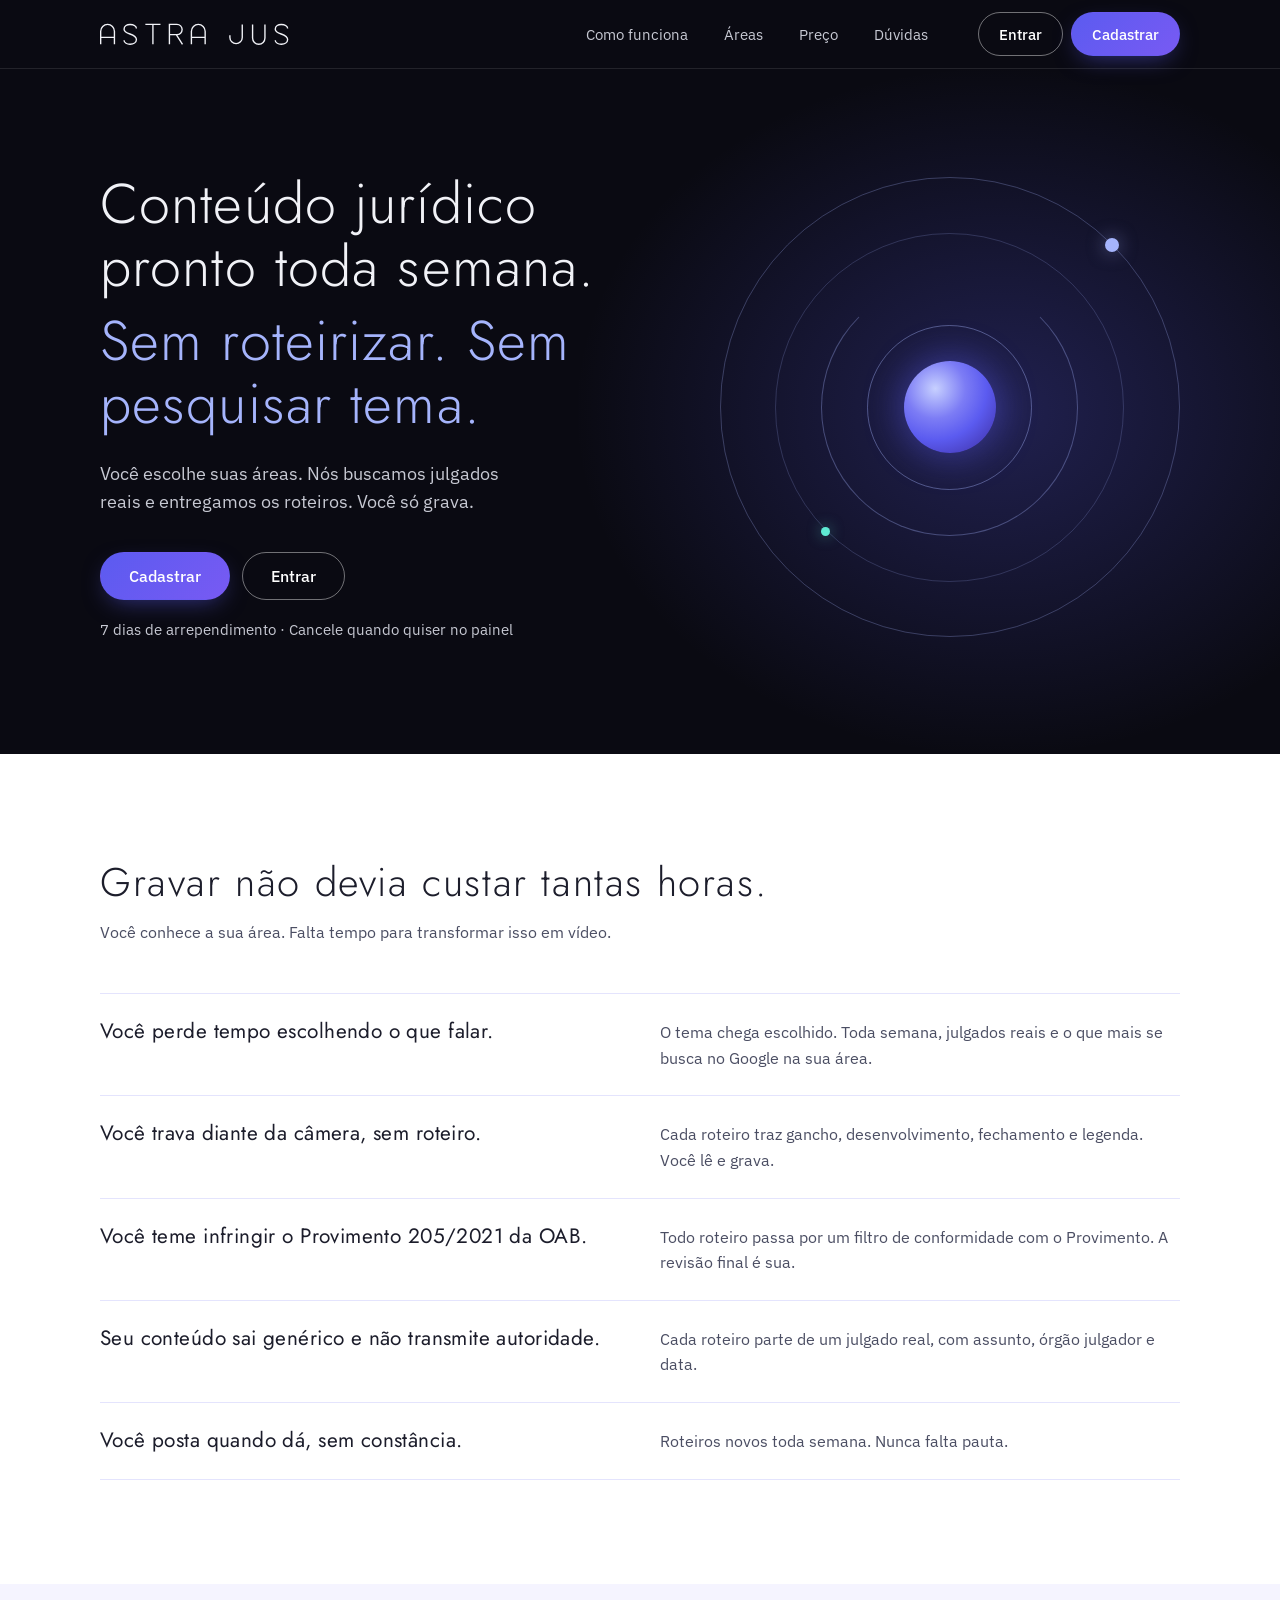
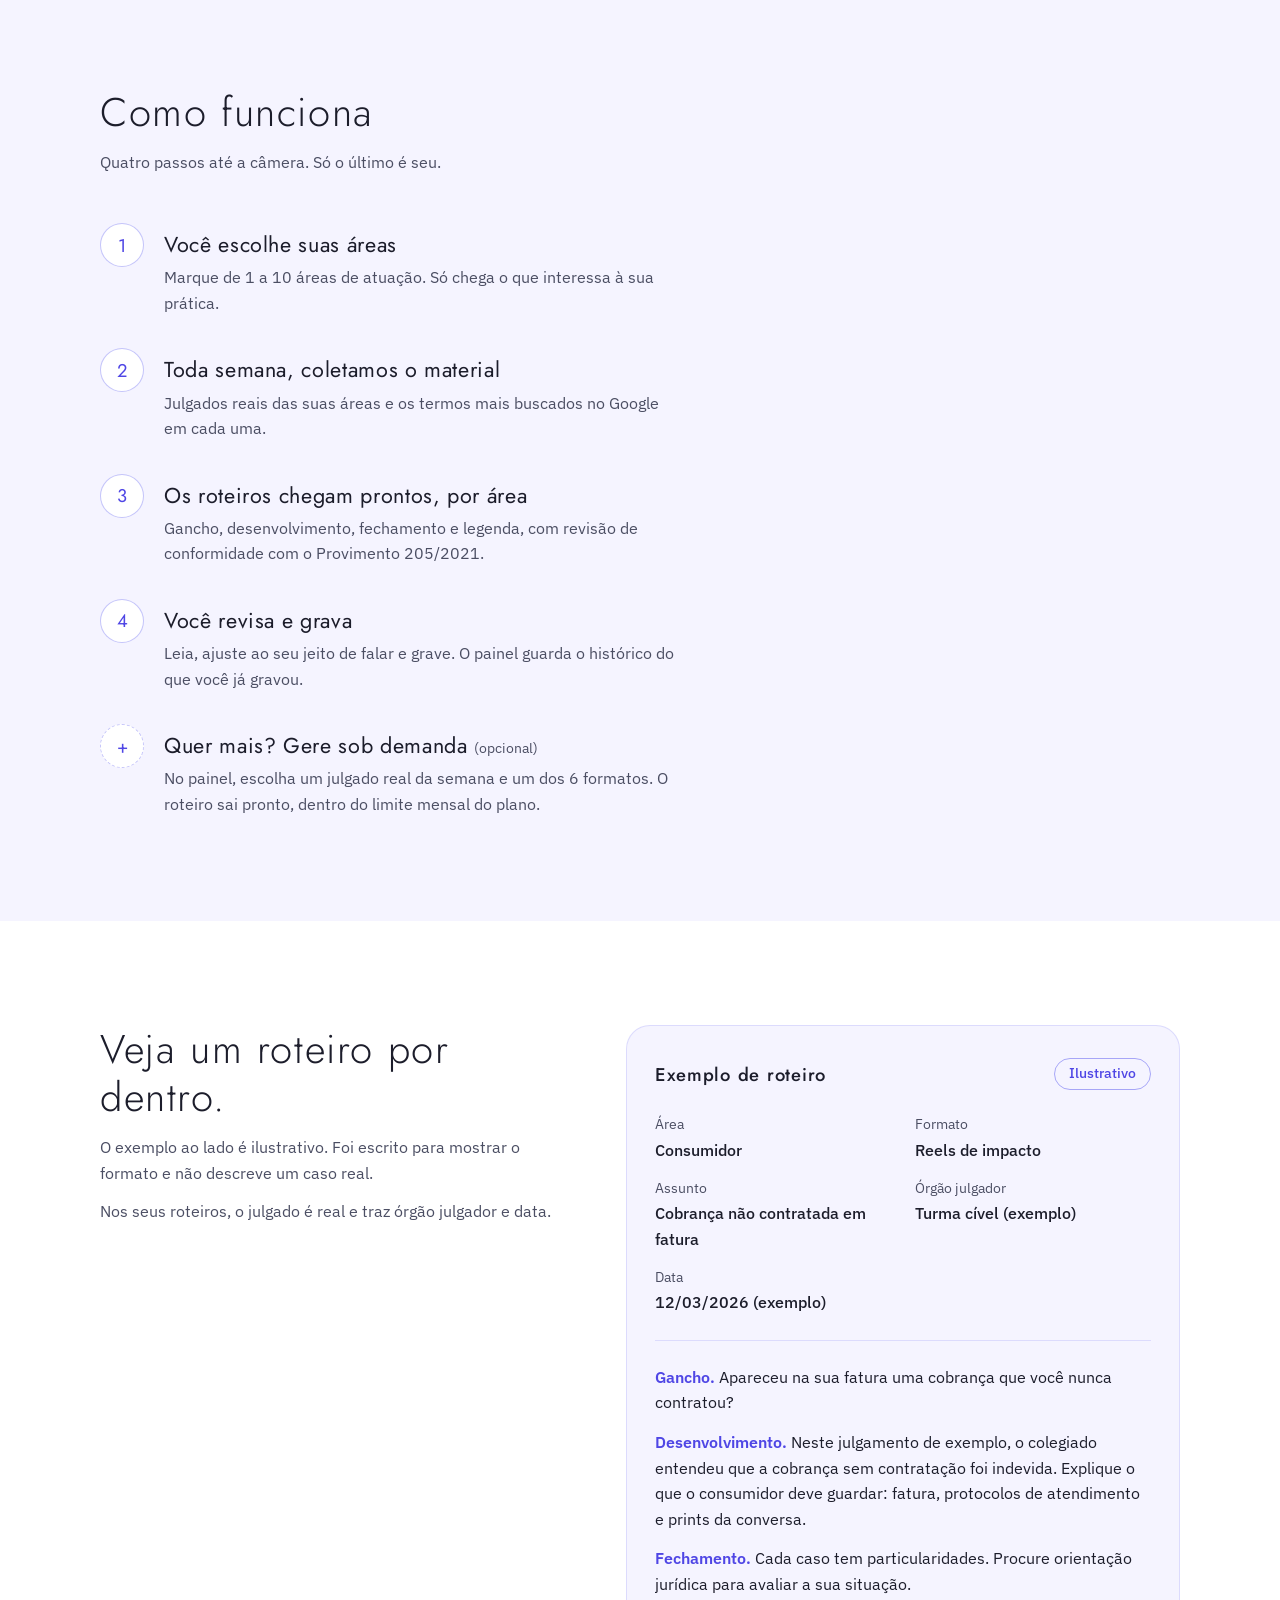
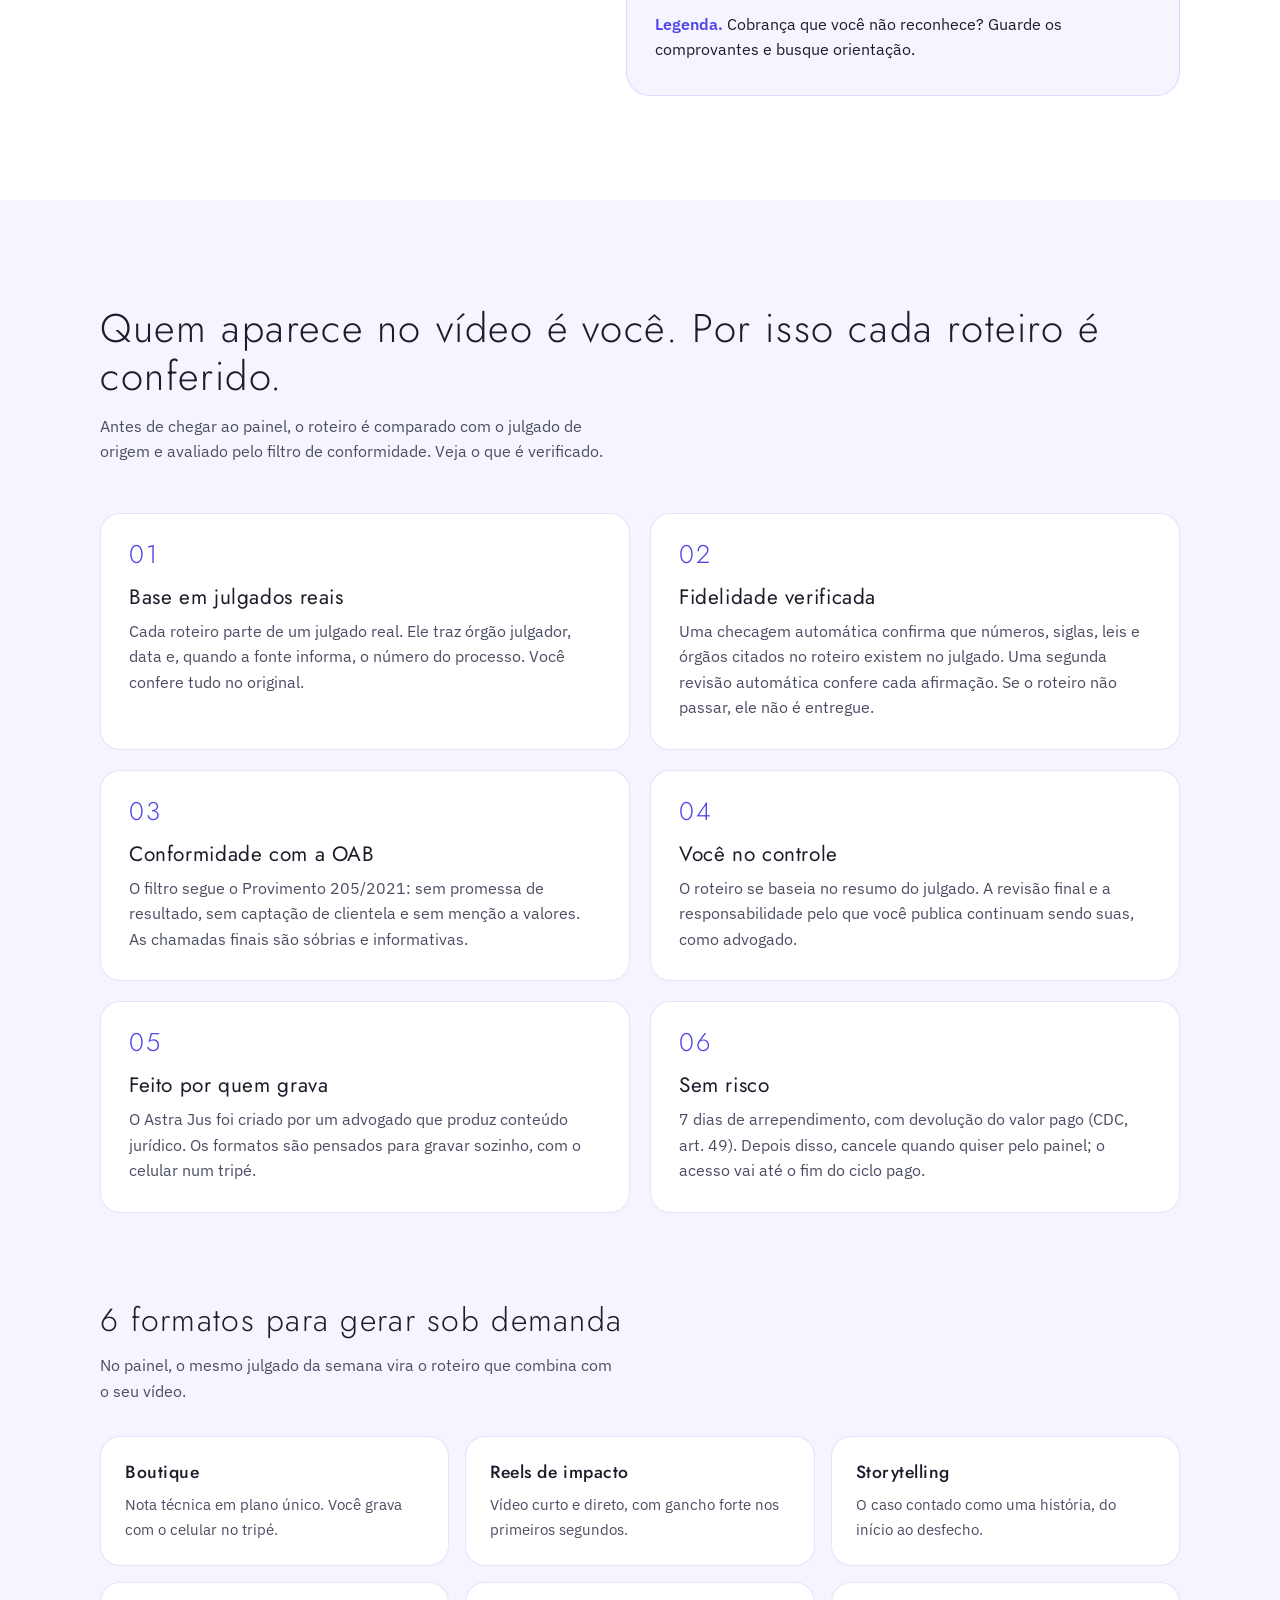
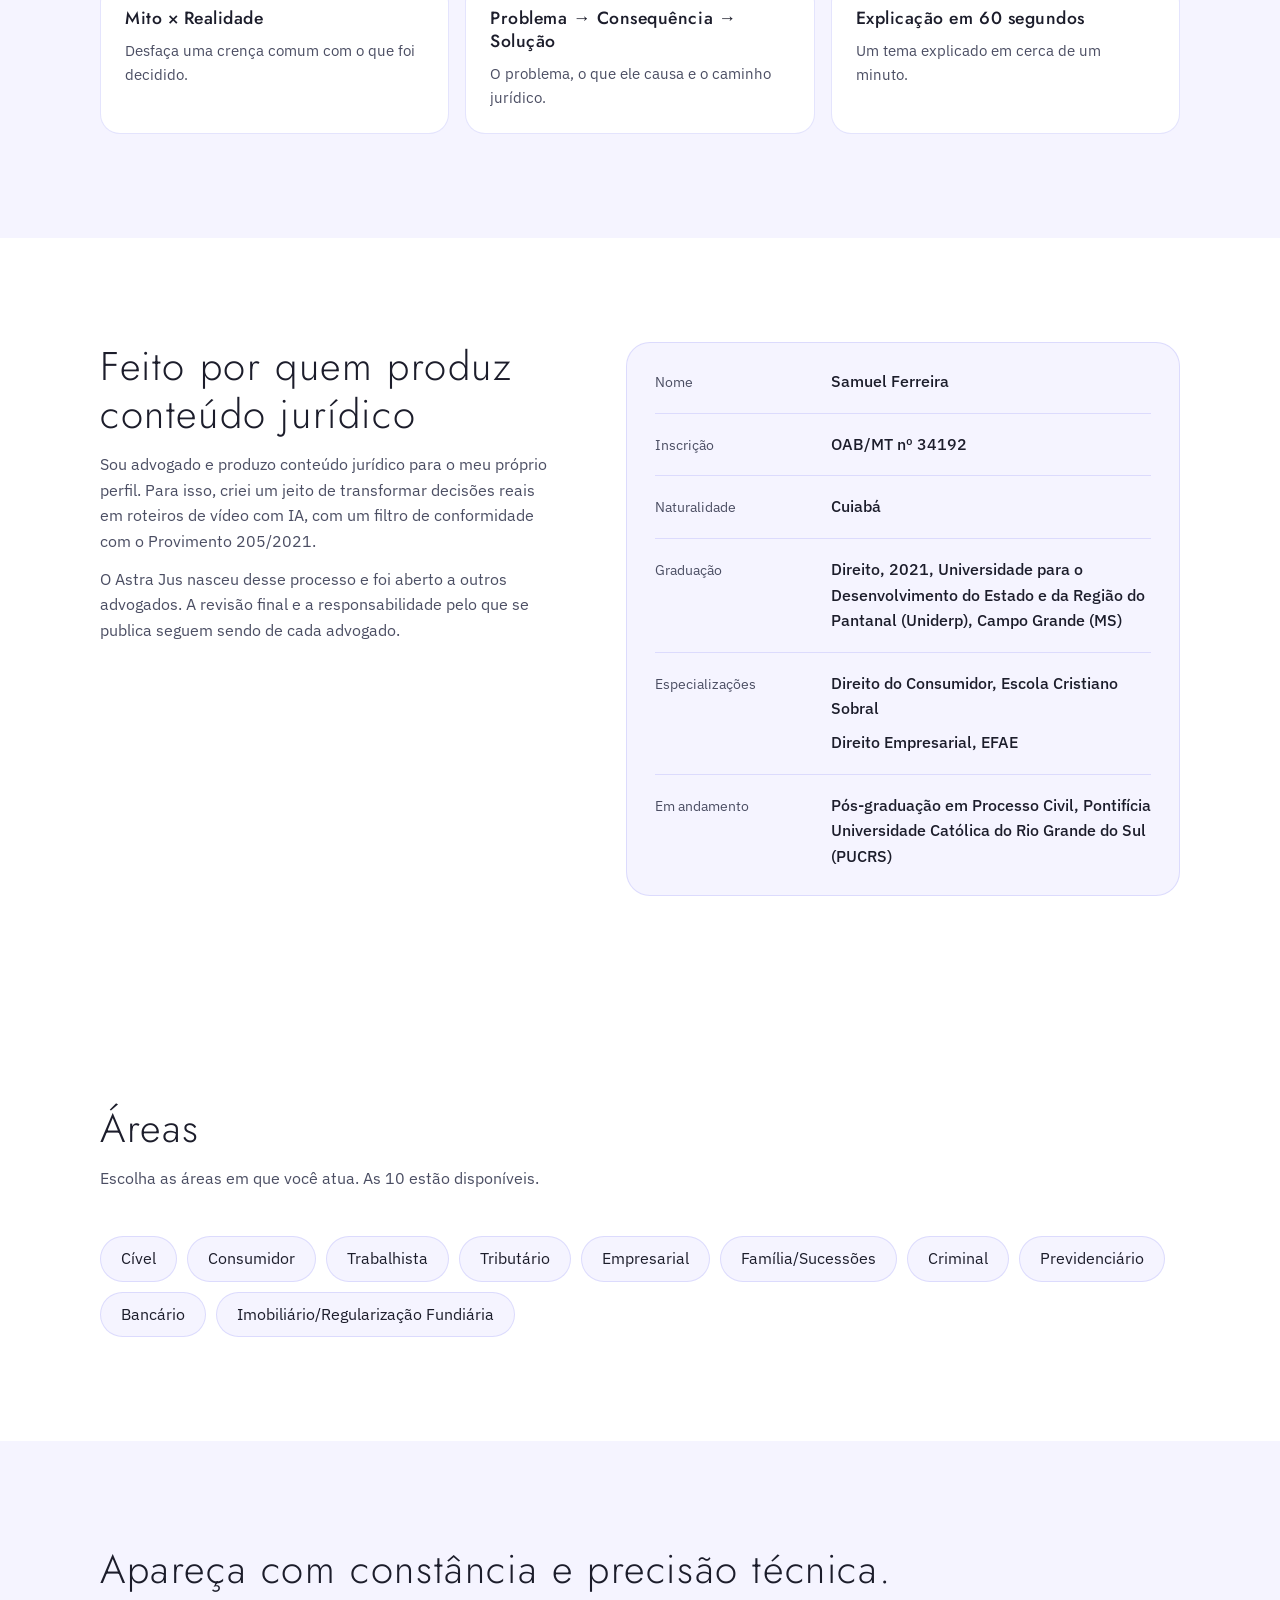
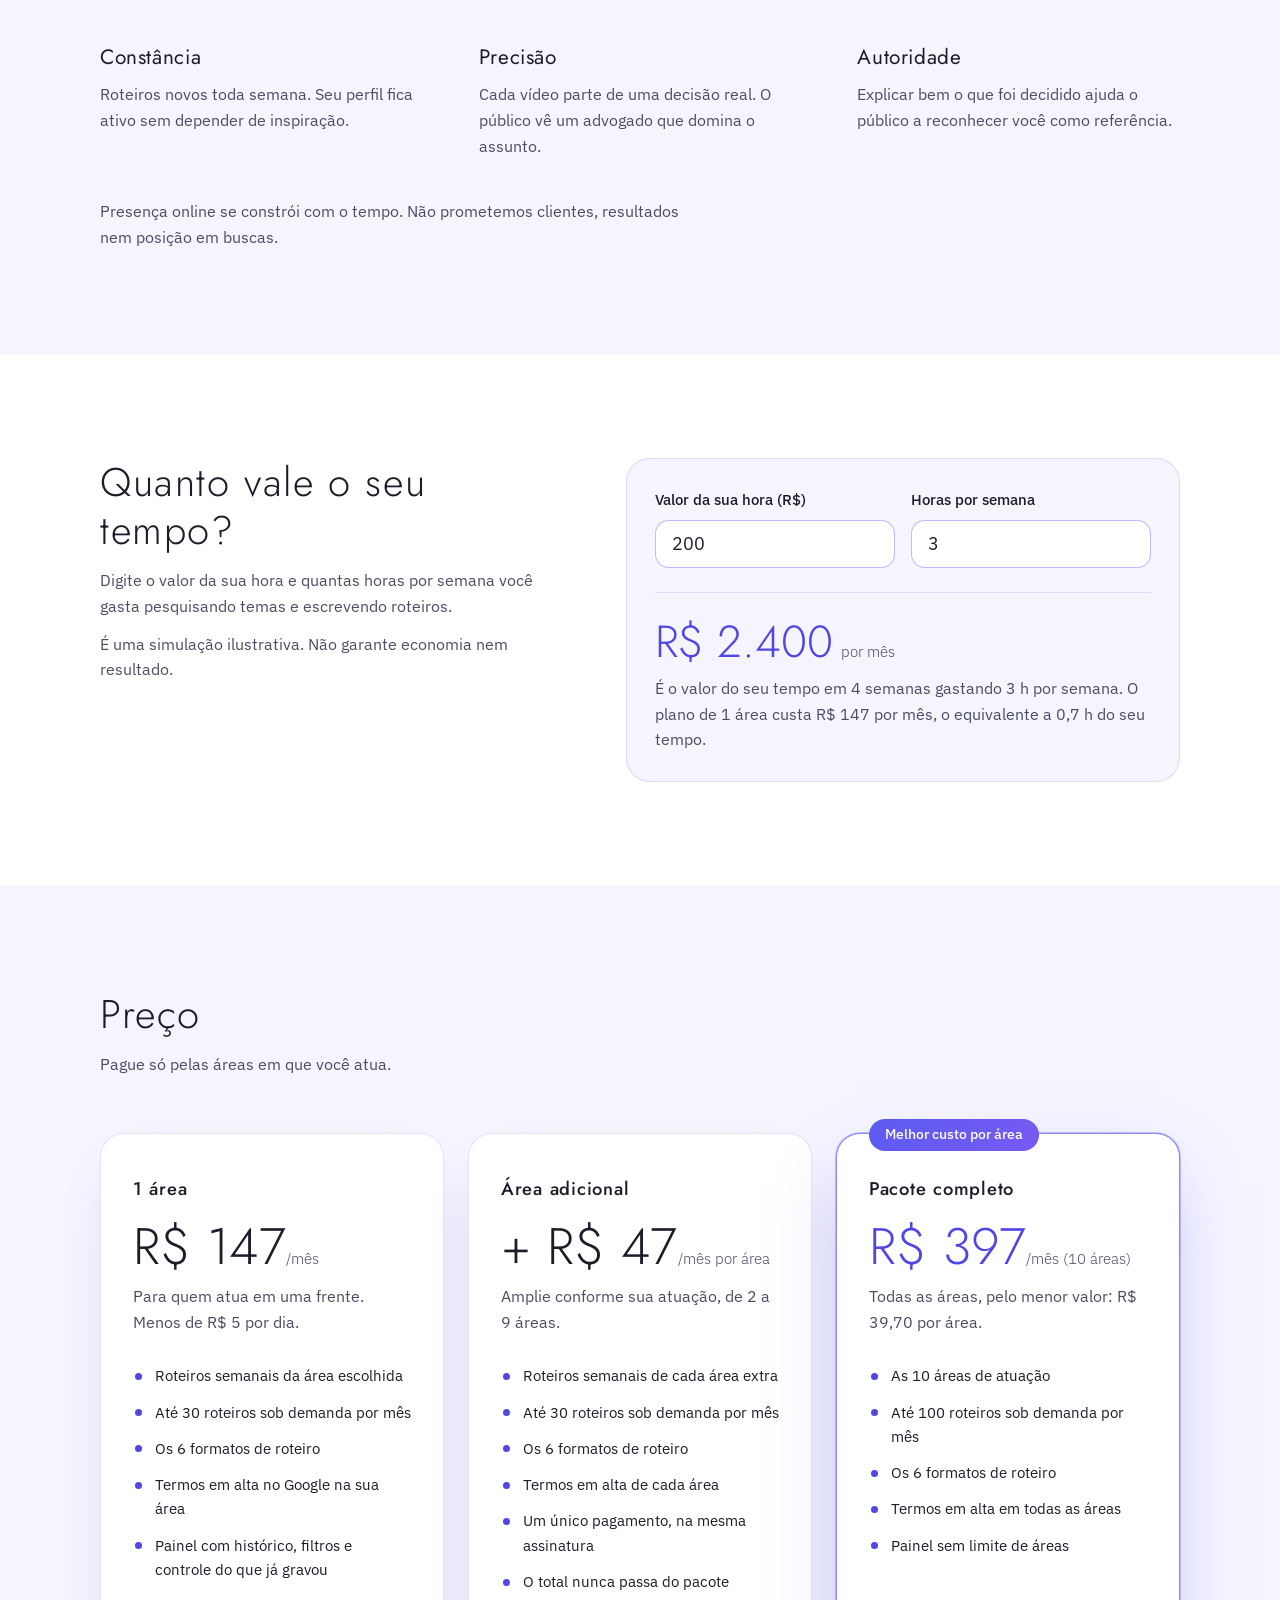
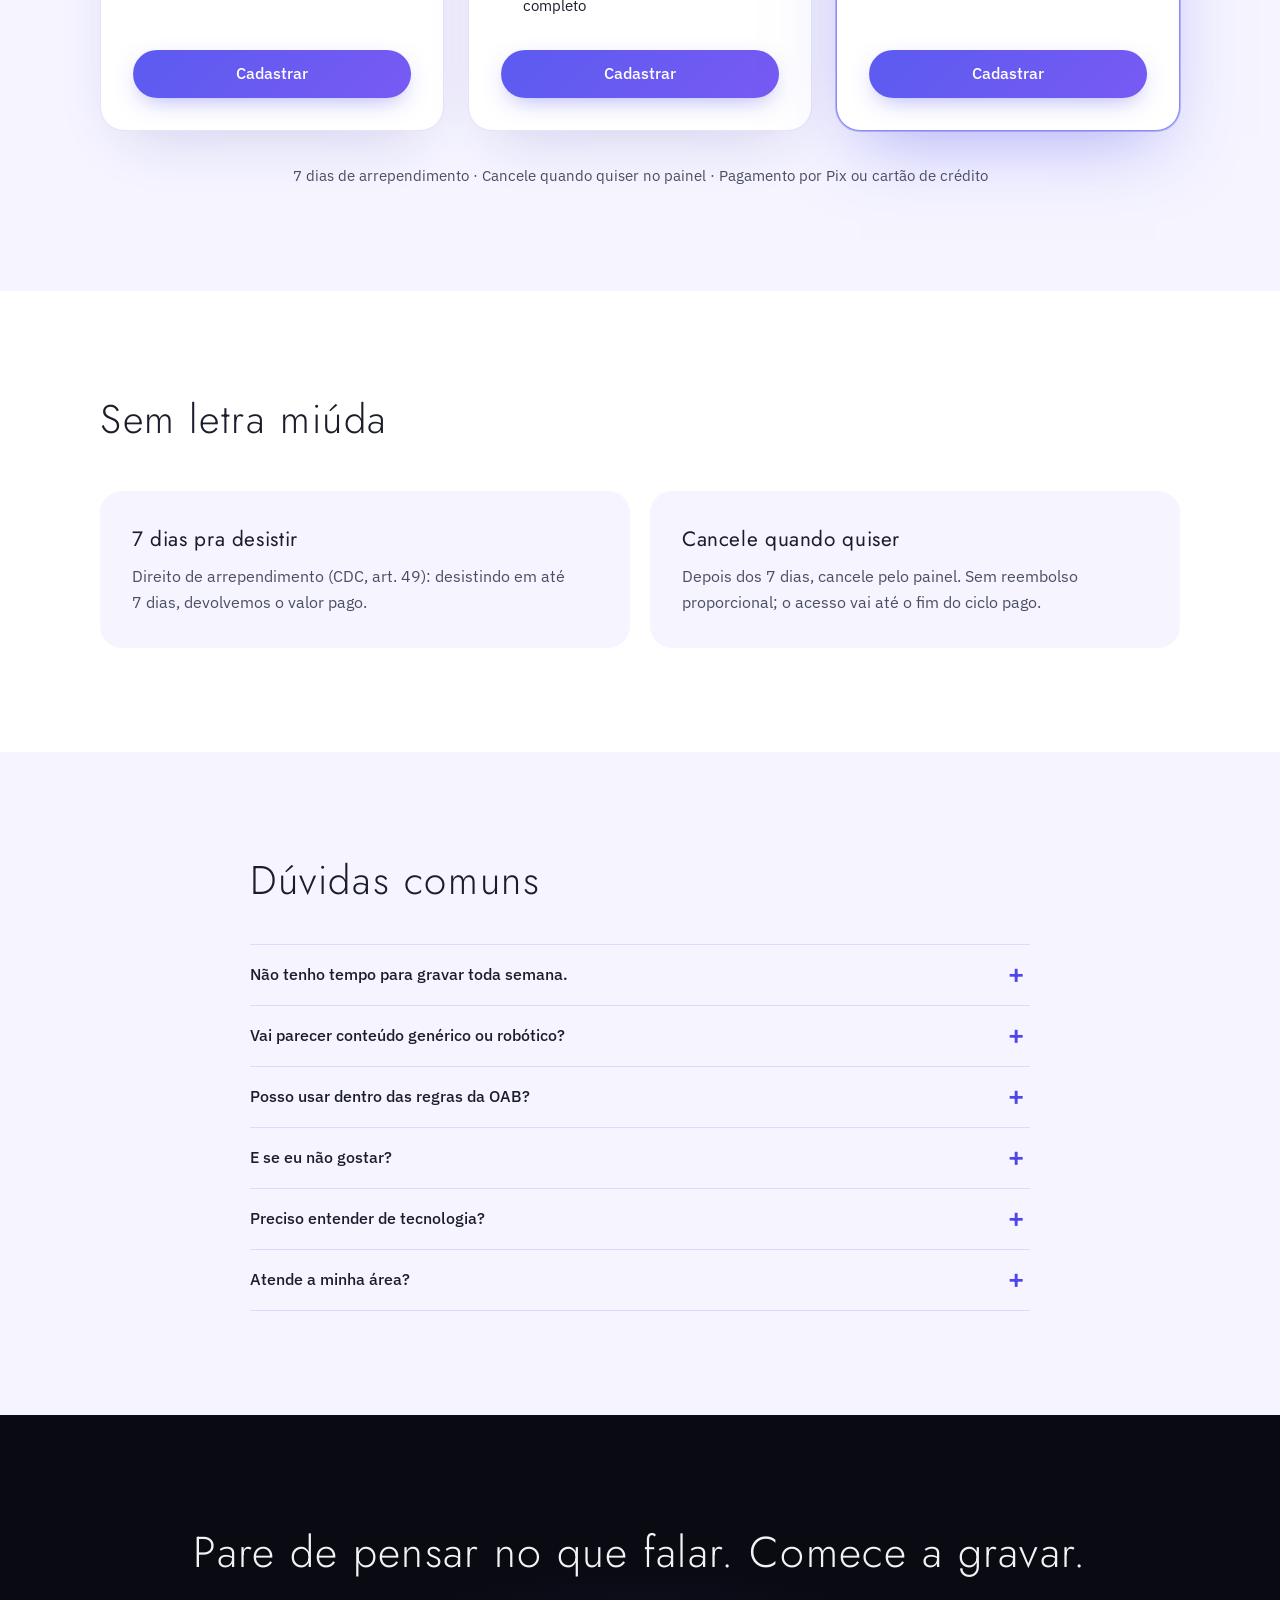
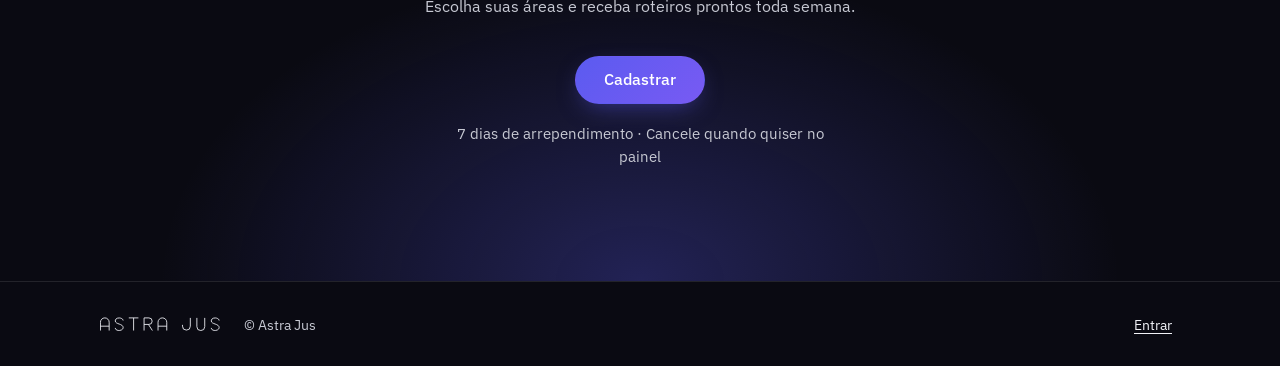
==== commit 80c4fc0a: "feat(landing): bloco Quem faz com historia do fundador e ficha profissional Co-Authored-By: Claude S" ====
--- a/index.html
+++ b/index.html
@@ -203,6 +203,25 @@
           <li><h4>Problema → Consequência → Solução</h4><p>O problema, o que ele causa e o caminho jurídico.</p></li>
           <li><h4>Explicação em 60 segundos</h4><p>Um tema explicado em cerca de um minuto.</p></li>
         </ul>
+      </div>
+    </section>
+
+    <section class="secao" id="quem-faz">
+      <div class="wrap dupla">
+        <div>
+          <h2 class="titulo-secao">Feito por quem produz conteúdo jurídico</h2>
+          <p class="intro-secao">Sou advogado e produzo conteúdo jurídico para o meu próprio perfil. Para isso, criei um jeito de transformar decisões reais em roteiros de vídeo com IA, com um filtro de conformidade com o Provimento 205/2021.</p>
+          <p class="intro-secao">O Astra Jus nasceu desse processo e foi aberto a outros advogados. A revisão final e a responsabilidade pelo que se publica seguem sendo de cada advogado.</p>
+        </div>
+        <!-- confirmar nomes das instituições -->
+        <dl class="ficha">
+          <div><dt>Nome</dt><dd>Samuel Ferreira</dd></div>
+          <div><dt>Inscrição</dt><dd>OAB/MT nº 34192</dd></div>
+          <div><dt>Naturalidade</dt><dd>Cuiabá</dd></div>
+          <div><dt>Graduação</dt><dd>Direito, 2021, Universidade para o Desenvolvimento do Estado e da Região do Pantanal (Uniderp), Campo Grande (MS)</dd></div>
+          <div><dt>Especializações</dt><dd>Direito do Consumidor, Escola Cristiano Sobral</dd><dd>Direito Empresarial, EFAE</dd></div>
+          <div><dt>Em andamento</dt><dd>Pós-graduação em Processo Civil, Pontifícia Universidade Católica do Rio Grande do Sul (PUCRS)</dd></div>
+        </dl>
       </div>
     </section>
 
--- a/marca.css
+++ b/marca.css
@@ -213,6 +213,14 @@
 .texto-roteiro { margin-top: 24px; padding-top: 24px; border-top: 1px solid var(--borda); display: grid; gap: 14px; }
 .texto-roteiro strong { font-weight: 600; color: var(--indigo); }
 
+/* Quem faz: ficha profissional */
+.ficha { margin: 0; padding: 8px 28px; border: 1px solid var(--borda); border-radius: 24px; background: var(--lavanda); }
+.ficha > div { display: grid; gap: 4px 24px; padding-block: 18px; }
+.ficha > div + div { border-top: 1px solid var(--borda); }
+.ficha dt { font-size: 0.85rem; color: var(--texto-suave); }
+.ficha dd { margin: 0; font-weight: 500; overflow-wrap: anywhere; }
+.ficha dd + dd { margin-top: 4px; }
+
 /* Diferenciais, formatos, posicionamento */
 .difer { margin-top: 48px; display: grid; gap: 32px; }
 .difer h3 { font-family: var(--fonte-display); font-weight: 400; font-size: 1.3rem; letter-spacing: 0.03em; }
@@ -384,6 +392,9 @@
   .confianca { grid-template-columns: 1fr 1fr; gap: 20px; }
   .difer.tres { grid-template-columns: repeat(3, 1fr); }
   .formatos { grid-template-columns: repeat(2, 1fr); }
+  .ficha > div { grid-template-columns: 9.5rem 1fr; align-items: baseline; }
+  .ficha dt { grid-column: 1; }
+  .ficha dd { grid-column: 2; }
 }
 @media (min-width: 1000px) {
   .topo nav { display: flex; }
@@ -402,6 +413,7 @@
   .selo { left: 22px; }
   .hero .botoes .botao { flex: 1 1 100%; }
   .exemplo, .calculadora { padding: 24px 20px; }
+  .ficha { padding: 4px 20px; }
 }
 
 @media (prefers-reduced-motion: reduce) {
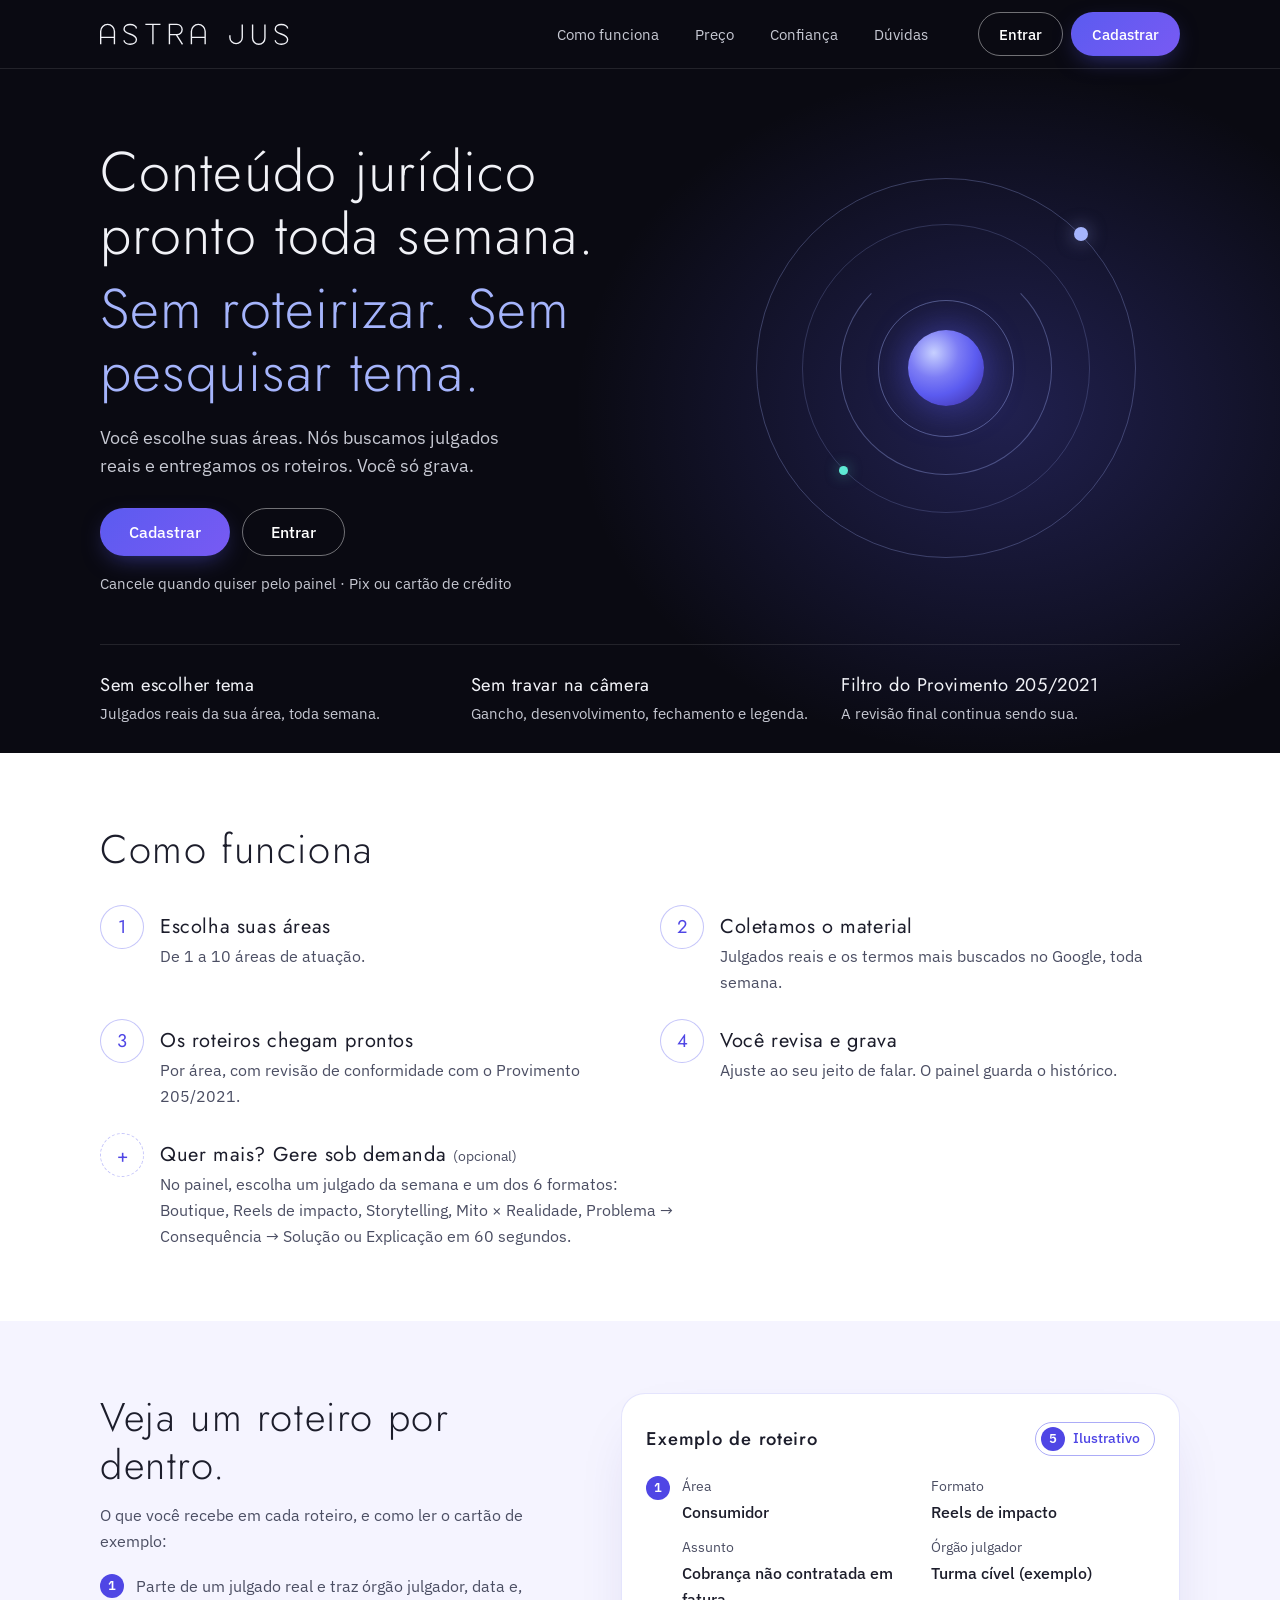
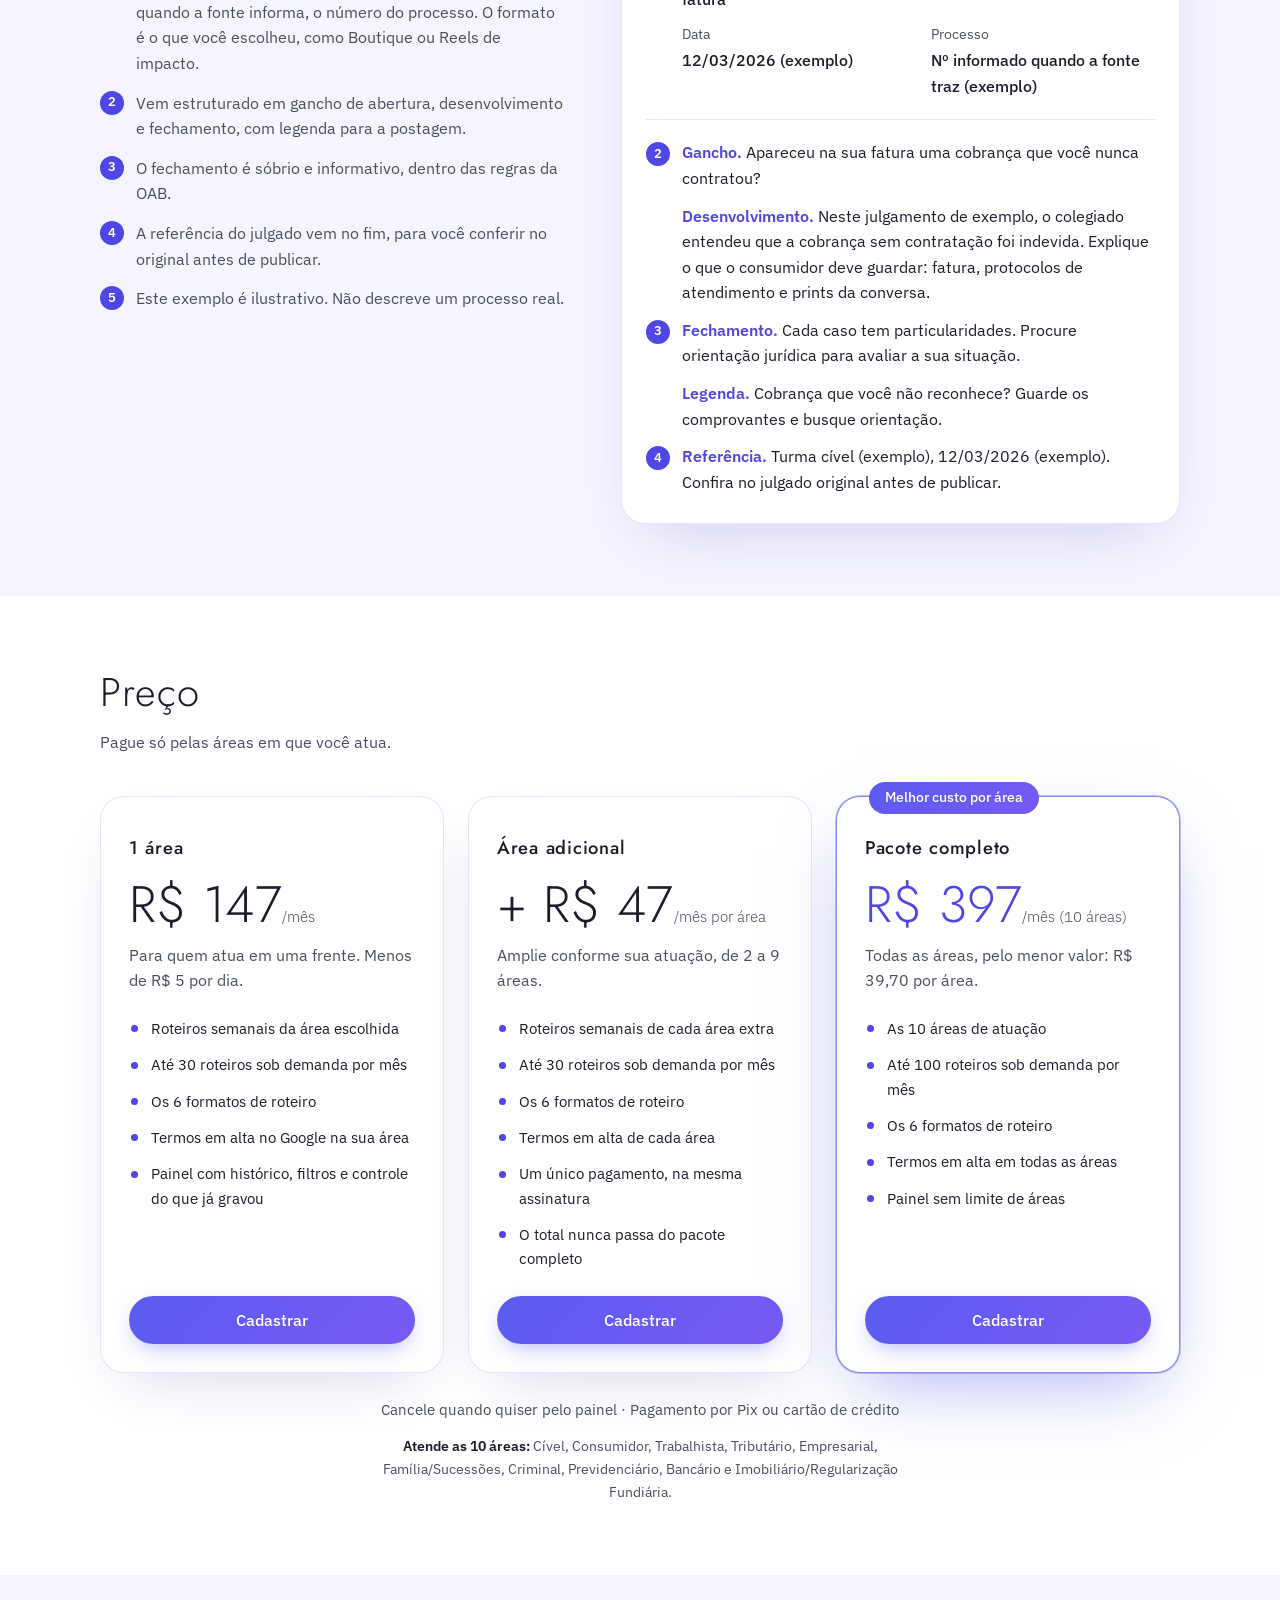
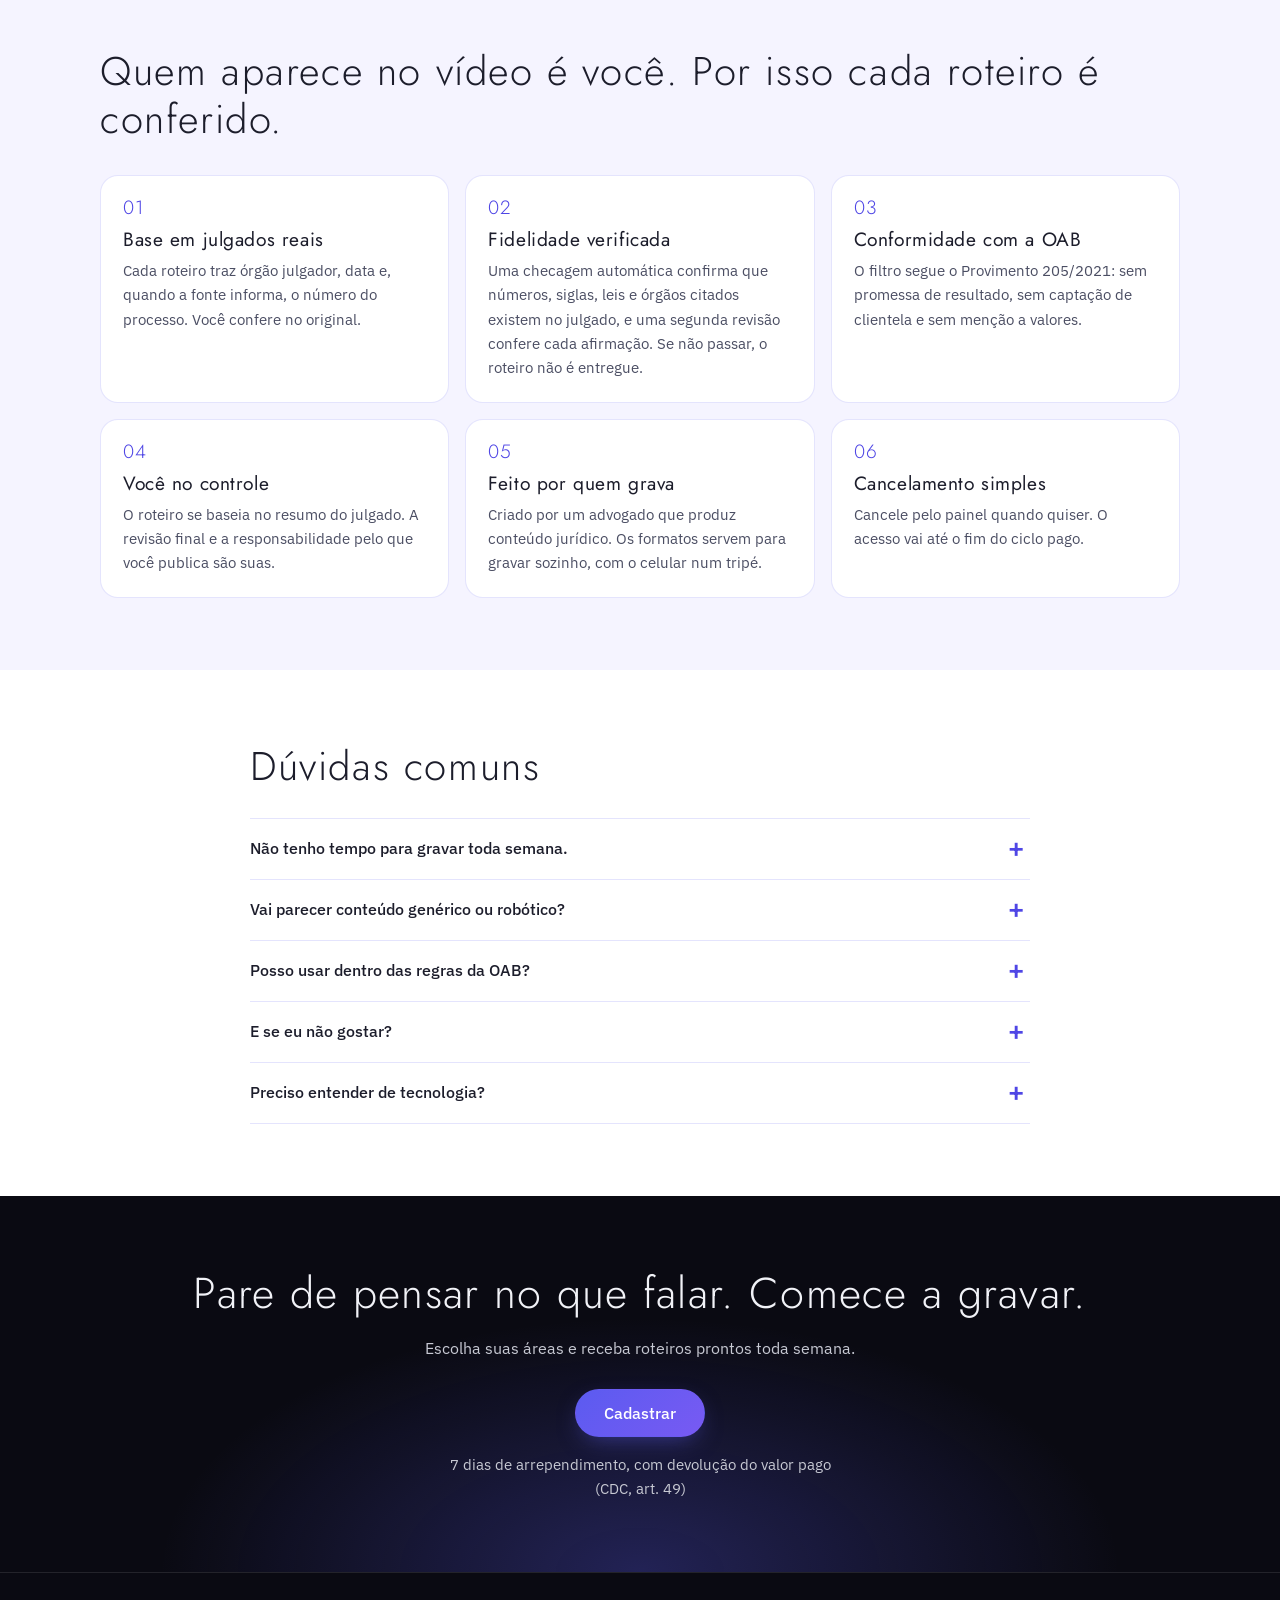
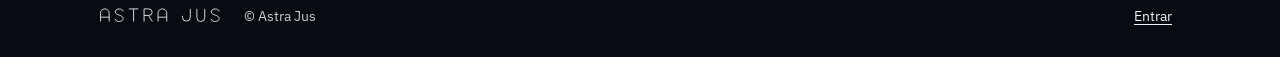
==== commit 7bc9a150: "feat: landing enxuta em 7 blocos, preço como 4º, exemplo anotado e arrependimento só no fim Remove q" ====
--- a/index.html
+++ b/index.html
@@ -19,8 +19,8 @@
       <a href="#inicio" aria-label="Astra Jus — início"><svg class="logo" aria-hidden="true"><use href="assets/logo.svg#wordmark"/></svg></a>
       <nav aria-label="Seções">
         <a href="#como-funciona">Como funciona</a>
-        <a href="#areas">Áreas</a>
         <a href="#preco">Preço</a>
+        <a href="#confianca">Confiança</a>
         <a href="#duvidas">Dúvidas</a>
       </nav>
       <div class="acoes">
@@ -40,7 +40,7 @@
             <a class="botao botao-primario" href="cadastro.html">Cadastrar</a>
             <a class="botao botao-contorno" href="painel/login.html">Entrar</a>
           </div>
-          <p class="garantia">7 dias de arrependimento · Cancele quando quiser no painel</p>
+          <p class="garantia">Cancele quando quiser pelo painel · Pix ou cartão de crédito</p>
         </div>
         <div class="orbita" aria-hidden="true">
           <div class="anel a1"></div>
@@ -52,244 +52,99 @@
           <div class="nucleo"></div>
         </div>
       </div>
-    </section>
-
-    <section class="secao" id="dor">
-      <div class="wrap">
-        <h2 class="titulo-secao">Gravar não devia custar tantas horas.</h2>
-        <p class="intro-secao">Você conhece a sua área. Falta tempo para transformar isso em vídeo.</p>
-        <ul class="dores">
-          <li>
-            <h3>Você perde tempo escolhendo o que falar.</h3>
-            <p>O tema chega escolhido. Toda semana, julgados reais e o que mais se busca no Google na sua área.</p>
-          </li>
-          <li>
-            <h3>Você trava diante da câmera, sem roteiro.</h3>
-            <p>Cada roteiro traz gancho, desenvolvimento, fechamento e legenda. Você lê e grava.</p>
-          </li>
-          <li>
-            <h3>Você teme infringir o Provimento 205/2021 da OAB.</h3>
-            <p>Todo roteiro passa por um filtro de conformidade com o Provimento. A revisão final é sua.</p>
-          </li>
-          <li>
-            <h3>Seu conteúdo sai genérico e não transmite autoridade.</h3>
-            <p>Cada roteiro parte de um julgado real, com assunto, órgão julgador e data.</p>
-          </li>
-          <li>
-            <h3>Você posta quando dá, sem constância.</h3>
-            <p>Roteiros novos toda semana. Nunca falta pauta.</p>
-          </li>
+      <div class="wrap">
+        <ul class="faixa">
+          <li><h2>Sem escolher tema</h2><p>Julgados reais da sua área, toda semana.</p></li>
+          <li><h2>Sem travar na câmera</h2><p>Gancho, desenvolvimento, fechamento e legenda.</p></li>
+          <li><h2>Filtro do Provimento 205/2021</h2><p>A revisão final continua sendo sua.</p></li>
         </ul>
       </div>
     </section>
 
-    <section class="secao suave" id="como-funciona">
+    <section class="secao" id="como-funciona">
       <div class="wrap">
         <h2 class="titulo-secao">Como funciona</h2>
-        <p class="intro-secao">Quatro passos até a câmera. Só o último é seu.</p>
         <ol class="passos">
           <li>
             <span class="num" aria-hidden="true">1</span>
             <div>
-              <h3>Você escolhe suas áreas</h3>
-              <p>Marque de 1 a 10 áreas de atuação. Só chega o que interessa à sua prática.</p>
+              <h3>Escolha suas áreas</h3>
+              <p>De 1 a 10 áreas de atuação.</p>
             </div>
           </li>
           <li>
             <span class="num" aria-hidden="true">2</span>
             <div>
-              <h3>Toda semana, coletamos o material</h3>
-              <p>Julgados reais das suas áreas e os termos mais buscados no Google em cada uma.</p>
+              <h3>Coletamos o material</h3>
+              <p>Julgados reais e os termos mais buscados no Google, toda semana.</p>
             </div>
           </li>
           <li>
             <span class="num" aria-hidden="true">3</span>
             <div>
-              <h3>Os roteiros chegam prontos, por área</h3>
-              <p>Gancho, desenvolvimento, fechamento e legenda, com revisão de conformidade com o Provimento 205/2021.</p>
+              <h3>Os roteiros chegam prontos</h3>
+              <p>Por área, com revisão de conformidade com o Provimento 205/2021.</p>
             </div>
           </li>
           <li>
             <span class="num" aria-hidden="true">4</span>
             <div>
               <h3>Você revisa e grava</h3>
-              <p>Leia, ajuste ao seu jeito de falar e grave. O painel guarda o histórico do que você já gravou.</p>
+              <p>Ajuste ao seu jeito de falar. O painel guarda o histórico.</p>
             </div>
           </li>
           <li class="opcional">
             <span class="num" aria-hidden="true">+</span>
             <div>
               <h3>Quer mais? Gere sob demanda <em>(opcional)</em></h3>
-              <p>No painel, escolha um julgado real da semana e um dos 6 formatos. O roteiro sai pronto, dentro do limite mensal do plano.</p>
+              <p>No painel, escolha um julgado da semana e um dos 6 formatos: Boutique, Reels de impacto, Storytelling, Mito × Realidade, Problema → Consequência → Solução ou Explicação em 60 segundos.</p>
             </div>
           </li>
         </ol>
       </div>
     </section>
 
-    <section class="secao" id="exemplo">
+    <section class="secao suave" id="exemplo">
       <div class="wrap dupla">
         <div>
           <h2 class="titulo-secao">Veja um roteiro por dentro.</h2>
-          <p class="intro-secao">O exemplo ao lado é ilustrativo. Foi escrito para mostrar o formato e não descreve um caso real.</p>
-          <p class="intro-secao">Nos seus roteiros, o julgado é real e traz órgão julgador e data.</p>
+          <p class="intro-secao">O que você recebe em cada roteiro, e como ler o cartão de exemplo:</p>
+          <ol class="anotacoes">
+            <li><span class="marca" aria-hidden="true">1</span><p>Parte de um julgado real e traz órgão julgador, data e, quando a fonte informa, o número do processo. O formato é o que você escolheu, como Boutique ou Reels de impacto.</p></li>
+            <li><span class="marca" aria-hidden="true">2</span><p>Vem estruturado em gancho de abertura, desenvolvimento e fechamento, com legenda para a postagem.</p></li>
+            <li><span class="marca" aria-hidden="true">3</span><p>O fechamento é sóbrio e informativo, dentro das regras da OAB.</p></li>
+            <li><span class="marca" aria-hidden="true">4</span><p>A referência do julgado vem no fim, para você conferir no original antes de publicar.</p></li>
+            <li><span class="marca" aria-hidden="true">5</span><p>Este exemplo é ilustrativo. Não descreve um processo real.</p></li>
+          </ol>
         </div>
         <article class="exemplo">
           <header>
             <h3>Exemplo de roteiro</h3>
-            <span class="selo-ilustrativo">Ilustrativo</span>
+            <span class="selo-ilustrativo"><span class="marca" aria-hidden="true">5</span>Ilustrativo</span>
           </header>
-          <dl class="meta">
-            <div><dt>Área</dt><dd>Consumidor</dd></div>
-            <div><dt>Formato</dt><dd>Reels de impacto</dd></div>
-            <div><dt>Assunto</dt><dd>Cobrança não contratada em fatura</dd></div>
-            <div><dt>Órgão julgador</dt><dd>Turma cível (exemplo)</dd></div>
-            <div><dt>Data</dt><dd>12/03/2026 (exemplo)</dd></div>
-          </dl>
+          <div class="bloco">
+            <span class="marca" aria-hidden="true">1</span>
+            <dl class="meta">
+              <div><dt>Área</dt><dd>Consumidor</dd></div>
+              <div><dt>Formato</dt><dd>Reels de impacto</dd></div>
+              <div><dt>Assunto</dt><dd>Cobrança não contratada em fatura</dd></div>
+              <div><dt>Órgão julgador</dt><dd>Turma cível (exemplo)</dd></div>
+              <div><dt>Data</dt><dd>12/03/2026 (exemplo)</dd></div>
+              <div><dt>Processo</dt><dd>Nº informado quando a fonte traz (exemplo)</dd></div>
+            </dl>
+          </div>
           <div class="texto-roteiro">
-            <p><strong>Gancho.</strong> Apareceu na sua fatura uma cobrança que você nunca contratou?</p>
-            <p><strong>Desenvolvimento.</strong> Neste julgamento de exemplo, o colegiado entendeu que a cobrança sem contratação foi indevida. Explique o que o consumidor deve guardar: fatura, protocolos de atendimento e prints da conversa.</p>
-            <p><strong>Fechamento.</strong> Cada caso tem particularidades. Procure orientação jurídica para avaliar a sua situação.</p>
-            <p><strong>Legenda.</strong> Cobrança que você não reconhece? Guarde os comprovantes e busque orientação.</p>
+            <p><span class="marca" aria-hidden="true">2</span><span><strong>Gancho.</strong> Apareceu na sua fatura uma cobrança que você nunca contratou?</span></p>
+            <p><span class="marca vazia" aria-hidden="true"></span><span><strong>Desenvolvimento.</strong> Neste julgamento de exemplo, o colegiado entendeu que a cobrança sem contratação foi indevida. Explique o que o consumidor deve guardar: fatura, protocolos de atendimento e prints da conversa.</span></p>
+            <p><span class="marca" aria-hidden="true">3</span><span><strong>Fechamento.</strong> Cada caso tem particularidades. Procure orientação jurídica para avaliar a sua situação.</span></p>
+            <p><span class="marca vazia" aria-hidden="true"></span><span><strong>Legenda.</strong> Cobrança que você não reconhece? Guarde os comprovantes e busque orientação.</span></p>
+            <p><span class="marca" aria-hidden="true">4</span><span><strong>Referência.</strong> Turma cível (exemplo), 12/03/2026 (exemplo). Confira no julgado original antes de publicar.</span></p>
           </div>
         </article>
       </div>
     </section>
 
-    <section class="secao suave" id="confianca">
-      <div class="wrap">
-        <h2 class="titulo-secao">Quem aparece no vídeo é você. Por isso cada roteiro é conferido.</h2>
-        <p class="intro-secao">Antes de chegar ao painel, o roteiro é comparado com o julgado de origem e avaliado pelo filtro de conformidade. Veja o que é verificado.</p>
-        <ul class="confianca">
-          <li>
-            <span class="ordem" aria-hidden="true">01</span>
-            <h3>Base em julgados reais</h3>
-            <p>Cada roteiro parte de um julgado real. Ele traz órgão julgador, data e, quando a fonte informa, o número do processo. Você confere tudo no original.</p>
-          </li>
-          <li>
-            <span class="ordem" aria-hidden="true">02</span>
-            <h3>Fidelidade verificada</h3>
-            <p>Uma checagem automática confirma que números, siglas, leis e órgãos citados no roteiro existem no julgado. Uma segunda revisão automática confere cada afirmação. Se o roteiro não passar, ele não é entregue.</p>
-          </li>
-          <li>
-            <span class="ordem" aria-hidden="true">03</span>
-            <h3>Conformidade com a OAB</h3>
-            <p>O filtro segue o Provimento 205/2021: sem promessa de resultado, sem captação de clientela e sem menção a valores. As chamadas finais são sóbrias e informativas.</p>
-          </li>
-          <li>
-            <span class="ordem" aria-hidden="true">04</span>
-            <h3>Você no controle</h3>
-            <p>O roteiro se baseia no resumo do julgado. A revisão final e a responsabilidade pelo que você publica continuam sendo suas, como advogado.</p>
-          </li>
-          <li>
-            <span class="ordem" aria-hidden="true">05</span>
-            <h3>Feito por quem grava</h3>
-            <p>O Astra Jus foi criado por um advogado que produz conteúdo jurídico. Os formatos são pensados para gravar sozinho, com o celular num tripé.</p>
-          </li>
-          <li>
-            <span class="ordem" aria-hidden="true">06</span>
-            <h3>Sem risco</h3>
-            <p>7 dias de arrependimento, com devolução do valor pago (CDC, art. 49). Depois disso, cancele quando quiser pelo painel; o acesso vai até o fim do ciclo pago.</p>
-          </li>
-        </ul>
-
-        <h3 class="subtitulo" id="formatos">6 formatos para gerar sob demanda</h3>
-        <p class="intro-secao">No painel, o mesmo julgado da semana vira o roteiro que combina com o seu vídeo.</p>
-        <ul class="formatos">
-          <li><h4>Boutique</h4><p>Nota técnica em plano único. Você grava com o celular no tripé.</p></li>
-          <li><h4>Reels de impacto</h4><p>Vídeo curto e direto, com gancho forte nos primeiros segundos.</p></li>
-          <li><h4>Storytelling</h4><p>O caso contado como uma história, do início ao desfecho.</p></li>
-          <li><h4>Mito × Realidade</h4><p>Desfaça uma crença comum com o que foi decidido.</p></li>
-          <li><h4>Problema → Consequência → Solução</h4><p>O problema, o que ele causa e o caminho jurídico.</p></li>
-          <li><h4>Explicação em 60 segundos</h4><p>Um tema explicado em cerca de um minuto.</p></li>
-        </ul>
-      </div>
-    </section>
-
-    <section class="secao" id="quem-faz">
-      <div class="wrap dupla">
-        <div>
-          <h2 class="titulo-secao">Feito por quem produz conteúdo jurídico</h2>
-          <p class="intro-secao">Sou advogado e produzo conteúdo jurídico para o meu próprio perfil. Para isso, criei um jeito de transformar decisões reais em roteiros de vídeo com IA, com um filtro de conformidade com o Provimento 205/2021.</p>
-          <p class="intro-secao">O Astra Jus nasceu desse processo e foi aberto a outros advogados. A revisão final e a responsabilidade pelo que se publica seguem sendo de cada advogado.</p>
-        </div>
-        <!-- confirmar nomes das instituições -->
-        <dl class="ficha">
-          <div><dt>Nome</dt><dd>Samuel Ferreira</dd></div>
-          <div><dt>Inscrição</dt><dd>OAB/MT nº 34192</dd></div>
-          <div><dt>Naturalidade</dt><dd>Cuiabá</dd></div>
-          <div><dt>Graduação</dt><dd>Direito, 2021, Universidade para o Desenvolvimento do Estado e da Região do Pantanal (Uniderp), Campo Grande (MS)</dd></div>
-          <div><dt>Especializações</dt><dd>Direito do Consumidor, Escola Cristiano Sobral</dd><dd>Direito Empresarial, EFAE</dd></div>
-          <div><dt>Em andamento</dt><dd>Pós-graduação em Processo Civil, Pontifícia Universidade Católica do Rio Grande do Sul (PUCRS)</dd></div>
-        </dl>
-      </div>
-    </section>
-
-    <section class="secao" id="areas">
-      <div class="wrap">
-        <h2 class="titulo-secao">Áreas</h2>
-        <p class="intro-secao">Escolha as áreas em que você atua. As 10 estão disponíveis.</p>
-        <ul class="areas">
-          <li>Cível</li>
-          <li>Consumidor</li>
-          <li>Trabalhista</li>
-          <li>Tributário</li>
-          <li>Empresarial</li>
-          <li>Família/Sucessões</li>
-          <li>Criminal</li>
-          <li>Previdenciário</li>
-          <li>Bancário</li>
-          <li>Imobiliário/Regularização Fundiária</li>
-        </ul>
-      </div>
-    </section>
-
-    <section class="secao suave" id="posicionamento">
-      <div class="wrap">
-        <h2 class="titulo-secao">Apareça com constância e precisão técnica.</h2>
-        <ul class="difer tres">
-          <li>
-            <h3>Constância</h3>
-            <p>Roteiros novos toda semana. Seu perfil fica ativo sem depender de inspiração.</p>
-          </li>
-          <li>
-            <h3>Precisão</h3>
-            <p>Cada vídeo parte de uma decisão real. O público vê um advogado que domina o assunto.</p>
-          </li>
-          <li>
-            <h3>Autoridade</h3>
-            <p>Explicar bem o que foi decidido ajuda o público a reconhecer você como referência.</p>
-          </li>
-        </ul>
-        <p class="nota">Presença online se constrói com o tempo. Não prometemos clientes, resultados nem posição em buscas.</p>
-      </div>
-    </section>
-
-    <section class="secao" id="tempo">
-      <div class="wrap dupla">
-        <div>
-          <h2 class="titulo-secao">Quanto vale o seu tempo?</h2>
-          <p class="intro-secao">Digite o valor da sua hora e quantas horas por semana você gasta pesquisando temas e escrevendo roteiros.</p>
-          <p class="intro-secao">É uma simulação ilustrativa. Não garante economia nem resultado.</p>
-        </div>
-        <form class="calculadora" id="calc" onsubmit="return false">
-          <div class="campos">
-            <label>Valor da sua hora (R$)
-              <input type="number" id="calc-hora" min="0" step="10" value="200" inputmode="decimal">
-            </label>
-            <label>Horas por semana
-              <input type="number" id="calc-horas" min="0" step="0.5" value="3" inputmode="decimal">
-            </label>
-          </div>
-          <div class="resultado" id="calc-resultado" aria-live="polite">
-            <p class="grande"><span id="calc-custo"></span><small>por mês</small></p>
-            <p id="calc-texto"></p>
-          </div>
-        </form>
-      </div>
-    </section>
-
-    <section class="secao suave" id="preco">
+    <section class="secao" id="preco">
       <div class="wrap">
         <h2 class="titulo-secao">Preço</h2>
         <p class="intro-secao">Pague só pelas áreas em que você atua.</p>
@@ -336,27 +191,50 @@
             <a class="botao botao-primario" href="cadastro.html">Cadastrar</a>
           </article>
         </div>
-        <p class="risco">7 dias de arrependimento · Cancele quando quiser no painel · Pagamento por Pix ou cartão de crédito</p>
-      </div>
-    </section>
-
-    <section class="secao" id="transparencia">
-      <div class="wrap">
-        <h2 class="titulo-secao">Sem letra miúda</h2>
-        <div class="regras">
-          <div>
-            <h3>7 dias pra desistir</h3>
-            <p>Direito de arrependimento (CDC, art. 49): desistindo em até 7 dias, devolvemos o valor pago.</p>
-          </div>
-          <div>
-            <h3>Cancele quando quiser</h3>
-            <p>Depois dos 7 dias, cancele pelo painel. Sem reembolso proporcional; o acesso vai até o fim do ciclo pago.</p>
-          </div>
-        </div>
-      </div>
-    </section>
-
-    <section class="secao suave" id="duvidas">
+        <p class="risco">Cancele quando quiser pelo painel · Pagamento por Pix ou cartão de crédito</p>
+        <p class="areas-linha"><strong>Atende as 10 áreas:</strong> Cível, Consumidor, Trabalhista, Tributário, Empresarial, Família/Sucessões, Criminal, Previdenciário, Bancário e Imobiliário/Regularização Fundiária.</p>
+      </div>
+    </section>
+
+    <section class="secao suave" id="confianca">
+      <div class="wrap">
+        <h2 class="titulo-secao">Quem aparece no vídeo é você. Por isso cada roteiro é conferido.</h2>
+        <ul class="confianca">
+          <li>
+            <span class="ordem" aria-hidden="true">01</span>
+            <h3>Base em julgados reais</h3>
+            <p>Cada roteiro traz órgão julgador, data e, quando a fonte informa, o número do processo. Você confere no original.</p>
+          </li>
+          <li>
+            <span class="ordem" aria-hidden="true">02</span>
+            <h3>Fidelidade verificada</h3>
+            <p>Uma checagem automática confirma que números, siglas, leis e órgãos citados existem no julgado, e uma segunda revisão confere cada afirmação. Se não passar, o roteiro não é entregue.</p>
+          </li>
+          <li>
+            <span class="ordem" aria-hidden="true">03</span>
+            <h3>Conformidade com a OAB</h3>
+            <p>O filtro segue o Provimento 205/2021: sem promessa de resultado, sem captação de clientela e sem menção a valores.</p>
+          </li>
+          <li>
+            <span class="ordem" aria-hidden="true">04</span>
+            <h3>Você no controle</h3>
+            <p>O roteiro se baseia no resumo do julgado. A revisão final e a responsabilidade pelo que você publica são suas.</p>
+          </li>
+          <li>
+            <span class="ordem" aria-hidden="true">05</span>
+            <h3>Feito por quem grava</h3>
+            <p>Criado por um advogado que produz conteúdo jurídico. Os formatos servem para gravar sozinho, com o celular num tripé.</p>
+          </li>
+          <li>
+            <span class="ordem" aria-hidden="true">06</span>
+            <h3>Cancelamento simples</h3>
+            <p>Cancele pelo painel quando quiser. O acesso vai até o fim do ciclo pago.</p>
+          </li>
+        </ul>
+      </div>
+    </section>
+
+    <section class="secao" id="duvidas">
       <div class="wrap estreito">
         <h2 class="titulo-secao">Dúvidas comuns</h2>
         <div class="faq">
@@ -374,15 +252,11 @@
           </details>
           <details>
             <summary>E se eu não gostar?</summary>
-            <p>Desistindo em até 7 dias, devolvemos o valor pago (CDC, art. 49). Depois disso, cancele pelo painel quando quiser. Não há reembolso proporcional, e o acesso vai até o fim do ciclo pago.</p>
+            <p>Cancele pelo painel quando quiser. Não há reembolso proporcional, e o acesso vai até o fim do ciclo pago.</p>
           </details>
           <details>
             <summary>Preciso entender de tecnologia?</summary>
             <p>Não. Você escolhe suas áreas e recebe os roteiros no painel. Se quiser mais, escolhe um julgado da semana e o formato. O pagamento é por Pix ou cartão de crédito.</p>
-          </details>
-          <details>
-            <summary>Atende a minha área?</summary>
-            <p>São 10 áreas: cível, consumidor, trabalhista, tributário, empresarial, família/sucessões, criminal, previdenciário, bancário e imobiliário/regularização fundiária. Você escolhe as suas.</p>
           </details>
         </div>
       </div>
@@ -393,7 +267,7 @@
         <h2>Pare de pensar no que falar. Comece a gravar.</h2>
         <p>Escolha suas áreas e receba roteiros prontos toda semana.</p>
         <a class="botao botao-primario" href="cadastro.html">Cadastrar</a>
-        <p class="garantia">7 dias de arrependimento · Cancele quando quiser no painel</p>
+        <p class="garantia">7 dias de arrependimento, com devolução do valor pago (CDC, art. 49)</p>
       </div>
     </section>
   </main>
@@ -435,30 +309,5 @@
       aviso.hidden = false;
     })();
   </script>
-  <script>
-    (function () {
-      var PLANO = 147;
-      var hora = document.getElementById("calc-hora");
-      var horas = document.getElementById("calc-horas");
-      var custo = document.getElementById("calc-custo");
-      var texto = document.getElementById("calc-texto");
-      var brl = function (n) { return "R$ " + n.toLocaleString("pt-BR", { maximumFractionDigits: 0 }); };
-      function calcular() {
-        var h = parseFloat(hora.value), s = parseFloat(horas.value);
-        if (!(h > 0) || !(s > 0)) {
-          custo.textContent = "R$ 0";
-          texto.textContent = "Informe o valor da hora e as horas por semana para ver a simulação.";
-          return;
-        }
-        var mes = h * s * 4;
-        var eq = PLANO / h;
-        custo.textContent = brl(mes);
-        texto.textContent = "É o valor do seu tempo em 4 semanas gastando " + s.toLocaleString("pt-BR") + " h por semana. O plano de 1 área custa " + brl(PLANO) + " por mês, o equivalente a " + eq.toLocaleString("pt-BR", { maximumFractionDigits: 1 }) + " h do seu tempo.";
-      }
-      hora.addEventListener("input", calcular);
-      horas.addEventListener("input", calcular);
-      calcular();
-    })();
-  </script>
 </body>
 </html>
--- a/marca.css
+++ b/marca.css
@@ -64,6 +64,7 @@
   color: var(--texto-escuro);
 }
 .topo .wrap { display: flex; align-items: center; gap: 12px; min-height: 68px; }
+.topo .wrap > a:first-child { display: flex; align-items: center; min-height: 44px; }
 .topo .logo { height: 16px; width: 138px; }
 .topo nav { display: none; margin-left: auto; gap: 8px; }
 .topo nav a {
@@ -105,7 +106,7 @@
 
 /* Seções */
 section[id] { scroll-margin-top: 68px; }
-.secao { padding-block: 80px; }
+.secao { padding-block: 56px; }
 .secao.suave { background: var(--lavanda); }
 .titulo-secao {
   font-family: var(--fonte-display);
@@ -123,10 +124,10 @@
     radial-gradient(46% 70% at 78% 50%, rgba(91, 91, 240, 0.28), transparent 72%),
     var(--escuro);
   color: var(--texto-escuro);
-  padding-block: 72px 88px;
+  padding-block: 56px 0;
   overflow: hidden;
 }
-.hero .wrap { display: grid; gap: 56px; align-items: center; }
+.hero .wrap:first-child { display: grid; gap: 40px; align-items: center; }
 .hero h1 {
   font-family: var(--fonte-display);
   font-weight: 300;
@@ -136,12 +137,12 @@
   max-width: 15em;
 }
 .hero h1 span { display: block; margin-top: 12px; color: var(--indigo-claro); }
-.hero .sub { margin-top: 24px; max-width: 40ch; font-size: 1.1rem; color: var(--texto-escuro-suave); }
-.hero .botoes { margin-top: 36px; display: flex; flex-wrap: wrap; gap: 12px; }
-.garantia { margin-top: 18px; font-size: 0.92rem; color: var(--texto-escuro-suave); }
+.hero .sub { margin-top: 20px; max-width: 40ch; font-size: 1.1rem; color: var(--texto-escuro-suave); }
+.hero .botoes { margin-top: 28px; display: flex; flex-wrap: wrap; gap: 12px; }
+.garantia { margin-top: 16px; font-size: 0.92rem; color: var(--texto-escuro-suave); }
 
 /* Órbita */
-.orbita { position: relative; width: min(460px, 80vw); aspect-ratio: 1; justify-self: center; pointer-events: none; }
+.orbita { position: relative; width: min(380px, 70vw); aspect-ratio: 1; justify-self: center; pointer-events: none; }
 .orbita .anel { position: absolute; border-radius: 50%; border: 1px solid rgba(165, 180, 252, 0.28); }
 .orbita .a1 { inset: 0; }
 .orbita .a2 { inset: 12%; border-color: rgba(165, 180, 252, 0.2); }
@@ -170,15 +171,14 @@
 }
 @keyframes giro { to { transform: rotate(360deg); } }
 
-/* Dores */
-.dores { margin-top: 48px; border-top: 1px solid var(--borda); }
-.dores li { display: grid; gap: 8px; padding-block: 24px; border-bottom: 1px solid var(--borda); }
-.dores h3 { font-family: var(--fonte-display); font-weight: 400; font-size: 1.3rem; line-height: 1.3; letter-spacing: 0.02em; }
-.dores p { color: var(--texto-suave); max-width: 52ch; }
+/* Faixa de 3 itens sob o hero */
+.faixa { margin-top: 48px; padding-block: 28px; display: grid; gap: 20px; border-top: 1px solid var(--borda-escura); }
+.faixa h2 { font-family: var(--fonte-display); font-weight: 400; font-size: 1.15rem; line-height: 1.3; letter-spacing: 0.03em; color: var(--texto-escuro); }
+.faixa p { margin-top: 4px; font-size: 0.95rem; color: var(--texto-escuro-suave); }
 
 /* Como funciona */
-.passos { margin-top: 48px; display: grid; gap: 32px; max-width: 720px; }
-.passos li { display: flex; gap: 20px; align-items: flex-start; }
+.passos { margin-top: 32px; display: grid; gap: 24px 40px; }
+.passos li { display: flex; gap: 16px; align-items: flex-start; }
 .passos .num {
   flex: none;
   display: grid;
@@ -195,85 +195,55 @@
 }
 .passos li.opcional .num { border-style: dashed; }
 .passos li.opcional h3 em { font-family: var(--fonte-corpo); font-size: 0.9rem; font-style: normal; letter-spacing: 0; color: var(--texto-suave); }
-.passos h3 { font-family: var(--fonte-display); font-weight: 400; font-size: 1.35rem; line-height: 1.3; letter-spacing: 0.03em; padding-top: 8px; }
-.passos p { margin-top: 6px; color: var(--texto-suave); max-width: 52ch; }
+.passos h3 { font-family: var(--fonte-display); font-weight: 400; font-size: 1.25rem; line-height: 1.3; letter-spacing: 0.03em; padding-top: 9px; }
+.passos p { margin-top: 4px; color: var(--texto-suave); max-width: 52ch; }
 
 /* Duas colunas */
 .dupla { display: grid; gap: 40px; align-items: start; }
-.dupla .intro-secao + .intro-secao { margin-top: 12px; }
 
 /* Exemplo de roteiro */
-.exemplo { padding: 32px 28px; border: 1px solid var(--borda); border-radius: 24px; background: var(--lavanda); }
+.anotacoes { margin-top: 20px; display: grid; gap: 14px; }
+.anotacoes li { display: flex; gap: 12px; align-items: flex-start; }
+.anotacoes p { color: var(--texto-suave); max-width: 46ch; }
+.marca {
+  flex: none;
+  display: inline-grid;
+  place-items: center;
+  width: 24px;
+  height: 24px;
+  border-radius: 50%;
+  background: var(--indigo);
+  color: #fff;
+  font: 600 0.8rem/1 var(--fonte-corpo);
+}
+.marca.vazia { visibility: hidden; }
+.exemplo { padding: 28px 24px; border: 1px solid var(--borda); border-radius: 24px; background: var(--claro); box-shadow: var(--sombra); }
 .exemplo header { display: flex; flex-wrap: wrap; align-items: center; justify-content: space-between; gap: 12px; }
 .exemplo h3 { font-family: var(--fonte-display); font-weight: 500; font-size: 1.15rem; letter-spacing: 0.04em; }
-.selo-ilustrativo { padding: 4px 14px; border-radius: 999px; border: 1px solid rgba(91, 91, 240, 0.5); color: var(--indigo); font-size: 0.85rem; font-weight: 500; }
-.meta { margin: 24px 0 0; display: grid; gap: 14px 24px; grid-template-columns: repeat(auto-fit, minmax(190px, 1fr)); }
+.selo-ilustrativo { display: inline-flex; align-items: center; gap: 8px; padding: 4px 14px 4px 5px; border-radius: 999px; border: 1px solid rgba(91, 91, 240, 0.5); color: var(--indigo); font-size: 0.85rem; font-weight: 500; }
+.exemplo .bloco { margin-top: 20px; display: flex; gap: 12px; align-items: flex-start; }
+.meta { margin: 0; flex: 1; min-width: 0; display: grid; gap: 12px 24px; grid-template-columns: repeat(auto-fit, minmax(150px, 1fr)); }
 .meta dt { font-size: 0.85rem; color: var(--texto-suave); }
 .meta dd { margin: 2px 0 0; font-weight: 500; }
-.texto-roteiro { margin-top: 24px; padding-top: 24px; border-top: 1px solid var(--borda); display: grid; gap: 14px; }
+.texto-roteiro { margin-top: 20px; padding-top: 20px; border-top: 1px solid var(--borda); display: grid; gap: 12px; }
+.texto-roteiro p { display: flex; gap: 12px; align-items: flex-start; }
+.texto-roteiro .marca { margin-top: 2px; }
 .texto-roteiro strong { font-weight: 600; color: var(--indigo); }
 
-/* Quem faz: ficha profissional */
-.ficha { margin: 0; padding: 8px 28px; border: 1px solid var(--borda); border-radius: 24px; background: var(--lavanda); }
-.ficha > div { display: grid; gap: 4px 24px; padding-block: 18px; }
-.ficha > div + div { border-top: 1px solid var(--borda); }
-.ficha dt { font-size: 0.85rem; color: var(--texto-suave); }
-.ficha dd { margin: 0; font-weight: 500; overflow-wrap: anywhere; }
-.ficha dd + dd { margin-top: 4px; }
-
-/* Diferenciais, formatos, posicionamento */
-.difer { margin-top: 48px; display: grid; gap: 32px; }
-.difer h3 { font-family: var(--fonte-display); font-weight: 400; font-size: 1.3rem; letter-spacing: 0.03em; }
-.difer p { margin-top: 8px; color: var(--texto-suave); max-width: 40ch; }
-.confianca { margin-top: 48px; display: grid; gap: 16px; }
-.confianca li { padding: 28px; border: 1px solid var(--borda); border-radius: 20px; background: var(--claro); }
-.confianca .ordem { display: block; font-family: var(--fonte-display); font-weight: 300; font-size: 1.6rem; line-height: 1; letter-spacing: 0.06em; color: var(--indigo); }
-.confianca h3 { margin-top: 16px; font-family: var(--fonte-display); font-weight: 400; font-size: 1.3rem; line-height: 1.3; letter-spacing: 0.03em; }
-.confianca p { margin-top: 8px; color: var(--texto-suave); }
-.subtitulo { margin-top: 88px; font-family: var(--fonte-display); font-weight: 300; font-size: clamp(1.5rem, 3vw, 2rem); letter-spacing: 0.04em; line-height: 1.2; }
-.formatos { margin-top: 32px; display: grid; gap: 16px; }
-.formatos li { padding: 24px; border: 1px solid var(--borda); border-radius: 20px; background: var(--claro); }
-.formatos h4 { margin: 0; font-family: var(--fonte-display); font-weight: 500; font-size: 1.1rem; letter-spacing: 0.03em; line-height: 1.3; }
-.formatos p { margin-top: 8px; color: var(--texto-suave); font-size: 0.95rem; }
-.nota { margin-top: 40px; max-width: 60ch; color: var(--texto-suave); }
-
-/* Calculadora */
-.calculadora { padding: 28px; border: 1px solid var(--borda); border-radius: 24px; background: var(--lavanda); }
-.calculadora .campos { display: grid; gap: 16px; grid-template-columns: repeat(auto-fit, minmax(150px, 1fr)); }
-.calculadora label { display: grid; gap: 8px; font-size: 0.95rem; font-weight: 500; }
-.calculadora input {
-  min-height: 48px;
-  width: 100%;
-  padding: 0 16px;
-  border: 1px solid rgba(91, 91, 240, 0.4);
-  border-radius: 14px;
-  background: var(--claro);
-  color: var(--texto);
-  font: 400 1.1rem var(--fonte-corpo);
-}
-.resultado { margin-top: 24px; padding-top: 24px; border-top: 1px solid var(--borda); }
-.resultado .grande { font-family: var(--fonte-display); font-weight: 300; font-size: 2.8rem; line-height: 1.1; color: var(--indigo); }
-.resultado small { margin-left: 8px; font-family: var(--fonte-corpo); font-size: 0.95rem; color: var(--texto-suave); }
-.resultado p + p { margin-top: 10px; color: var(--texto-suave); }
-
-/* Áreas */
-.areas { margin-top: 44px; display: flex; flex-wrap: wrap; gap: 10px; }
-.areas li {
-  padding: 9px 20px;
-  border-radius: 999px;
-  border: 1px solid var(--borda);
-  background: var(--lavanda);
-  color: var(--texto);
-  font-size: 1rem;
-}
+/* Confiança */
+.confianca { margin-top: 32px; display: grid; gap: 14px; }
+.confianca li { padding: 22px; border: 1px solid var(--borda); border-radius: 18px; background: var(--claro); }
+.confianca .ordem { display: block; font-family: var(--fonte-display); font-weight: 300; font-size: 1.2rem; line-height: 1; letter-spacing: 0.06em; color: var(--indigo); }
+.confianca h3 { margin-top: 10px; font-family: var(--fonte-display); font-weight: 400; font-size: 1.2rem; line-height: 1.3; letter-spacing: 0.03em; }
+.confianca p { margin-top: 6px; color: var(--texto-suave); font-size: 0.95rem; }
 
 /* Preço */
-.precos { margin-top: 56px; display: grid; gap: 24px; }
+.precos { margin-top: 40px; display: grid; gap: 24px; }
 .plano {
   position: relative;
   display: flex;
   flex-direction: column;
-  padding: 40px 32px 32px;
+  padding: 36px 28px 28px;
   border: 1px solid var(--borda);
   border-radius: 24px;
   background: var(--claro);
@@ -295,7 +265,7 @@
 .plano .valor small { font-family: var(--fonte-corpo); font-size: 0.95rem; letter-spacing: 0; color: var(--texto-suave); }
 .plano.destaque .valor { color: var(--indigo); }
 .plano .desc { margin-top: 10px; color: var(--texto-suave); }
-.plano ul { margin: 28px 0 32px; display: grid; gap: 12px; flex: 1; align-content: start; }
+.plano ul { margin: 22px 0 26px; display: grid; gap: 12px; flex: 1; align-content: start; }
 .plano li { position: relative; padding-left: 22px; font-size: 0.95rem; }
 .plano li::before {
   content: "";
@@ -320,11 +290,13 @@
   font-size: 0.85rem;
   font-weight: 500;
 }
-.risco { margin-top: 32px; text-align: center; color: var(--texto-suave); font-size: 0.95rem; }
+.risco { margin-top: 24px; text-align: center; color: var(--texto-suave); font-size: 0.95rem; }
+.areas-linha { margin: 12px auto 0; max-width: 70ch; text-align: center; color: var(--texto-suave); font-size: 0.9rem; }
+.areas-linha strong { font-weight: 600; color: var(--texto); }
 
 /* FAQ */
 .estreito { max-width: 820px; }
-.faq { margin-top: 40px; border-top: 1px solid var(--borda); }
+.faq { margin-top: 28px; border-top: 1px solid var(--borda); }
 .faq details { border-bottom: 1px solid var(--borda); }
 .faq summary {
   position: relative;
@@ -349,23 +321,17 @@
 .faq summary:hover { color: var(--indigo); }
 .faq details p { padding: 0 44px 22px 0; color: var(--texto-suave); max-width: 62ch; }
 
-/* Transparência */
-.regras { margin-top: 48px; display: grid; gap: 20px; }
-.regras > div { padding: 32px; border-radius: 22px; background: var(--lavanda); }
-.regras h3 { font-family: var(--fonte-display); font-weight: 400; font-size: 1.3rem; letter-spacing: 0.03em; }
-.regras p { margin-top: 8px; color: var(--texto-suave); max-width: 44ch; }
-
 /* CTA final */
 .cta {
   background: radial-gradient(50% 90% at 50% 100%, rgba(91, 91, 240, 0.3), transparent 75%), var(--escuro);
   color: var(--texto-escuro);
-  padding-block: 112px;
+  padding-block: 72px;
   text-align: center;
 }
 .cta h2 { font-family: var(--fonte-display); font-weight: 300; font-size: clamp(1.8rem, 4vw, 2.7rem); letter-spacing: 0.03em; line-height: 1.2; }
 .cta p { margin: 16px auto 0; max-width: 44ch; color: var(--texto-escuro-suave); }
-.cta .botao { margin-top: 36px; }
-.cta .garantia { margin-top: 18px; }
+.cta .botao { margin-top: 28px; }
+.cta .garantia { margin-top: 16px; }
 
 /* Rodapé */
 .rodape { background: var(--escuro); color: var(--texto-escuro-suave); border-top: 1px solid var(--borda-escura); font-size: 0.9rem; }
@@ -385,23 +351,18 @@
 @media (min-width: 760px) {
   .topo .acoes { margin-left: 24px; }
   .topo .logo { height: 22px; width: 189px; }
-  .regras { grid-template-columns: 1fr 1fr; }
-  .secao { padding-block: 104px; }
-  .dores li { grid-template-columns: 1fr 1fr; gap: 40px; align-items: baseline; }
-  .difer { grid-template-columns: 1fr 1fr; gap: 40px 56px; }
-  .confianca { grid-template-columns: 1fr 1fr; gap: 20px; }
-  .difer.tres { grid-template-columns: repeat(3, 1fr); }
-  .formatos { grid-template-columns: repeat(2, 1fr); }
-  .ficha > div { grid-template-columns: 9.5rem 1fr; align-items: baseline; }
-  .ficha dt { grid-column: 1; }
-  .ficha dd { grid-column: 2; }
+  .secao { padding-block: 72px; }
+  .faixa { grid-template-columns: repeat(3, 1fr); gap: 32px; }
+  .passos { grid-template-columns: 1fr 1fr; }
+  .passos li.opcional { grid-column: 1 / -1; }
+  .confianca { grid-template-columns: 1fr 1fr; gap: 16px; }
 }
 @media (min-width: 1000px) {
   .topo nav { display: flex; }
-  .hero { padding-block: 104px 112px; }
-  .hero .wrap { grid-template-columns: 1.1fr 0.9fr; }
-  .dupla { grid-template-columns: 5fr 6fr; gap: 64px; }
-  .formatos { grid-template-columns: repeat(3, 1fr); }
+  .hero { padding-block: 72px 0; }
+  .hero .wrap:first-child { grid-template-columns: 1.1fr 0.9fr; }
+  .dupla { grid-template-columns: 5fr 6fr; gap: 56px; }
+  .confianca { grid-template-columns: repeat(3, 1fr); }
   .precos { grid-template-columns: repeat(3, 1fr); align-items: stretch; }
 }
 @media (max-width: 400px) {
@@ -412,8 +373,7 @@
   .plano .valor { font-size: 2.6rem; }
   .selo { left: 22px; }
   .hero .botoes .botao { flex: 1 1 100%; }
-  .exemplo, .calculadora { padding: 24px 20px; }
-  .ficha { padding: 4px 20px; }
+  .exemplo { padding: 22px 16px; }
 }
 
 @media (prefers-reduced-motion: reduce) {
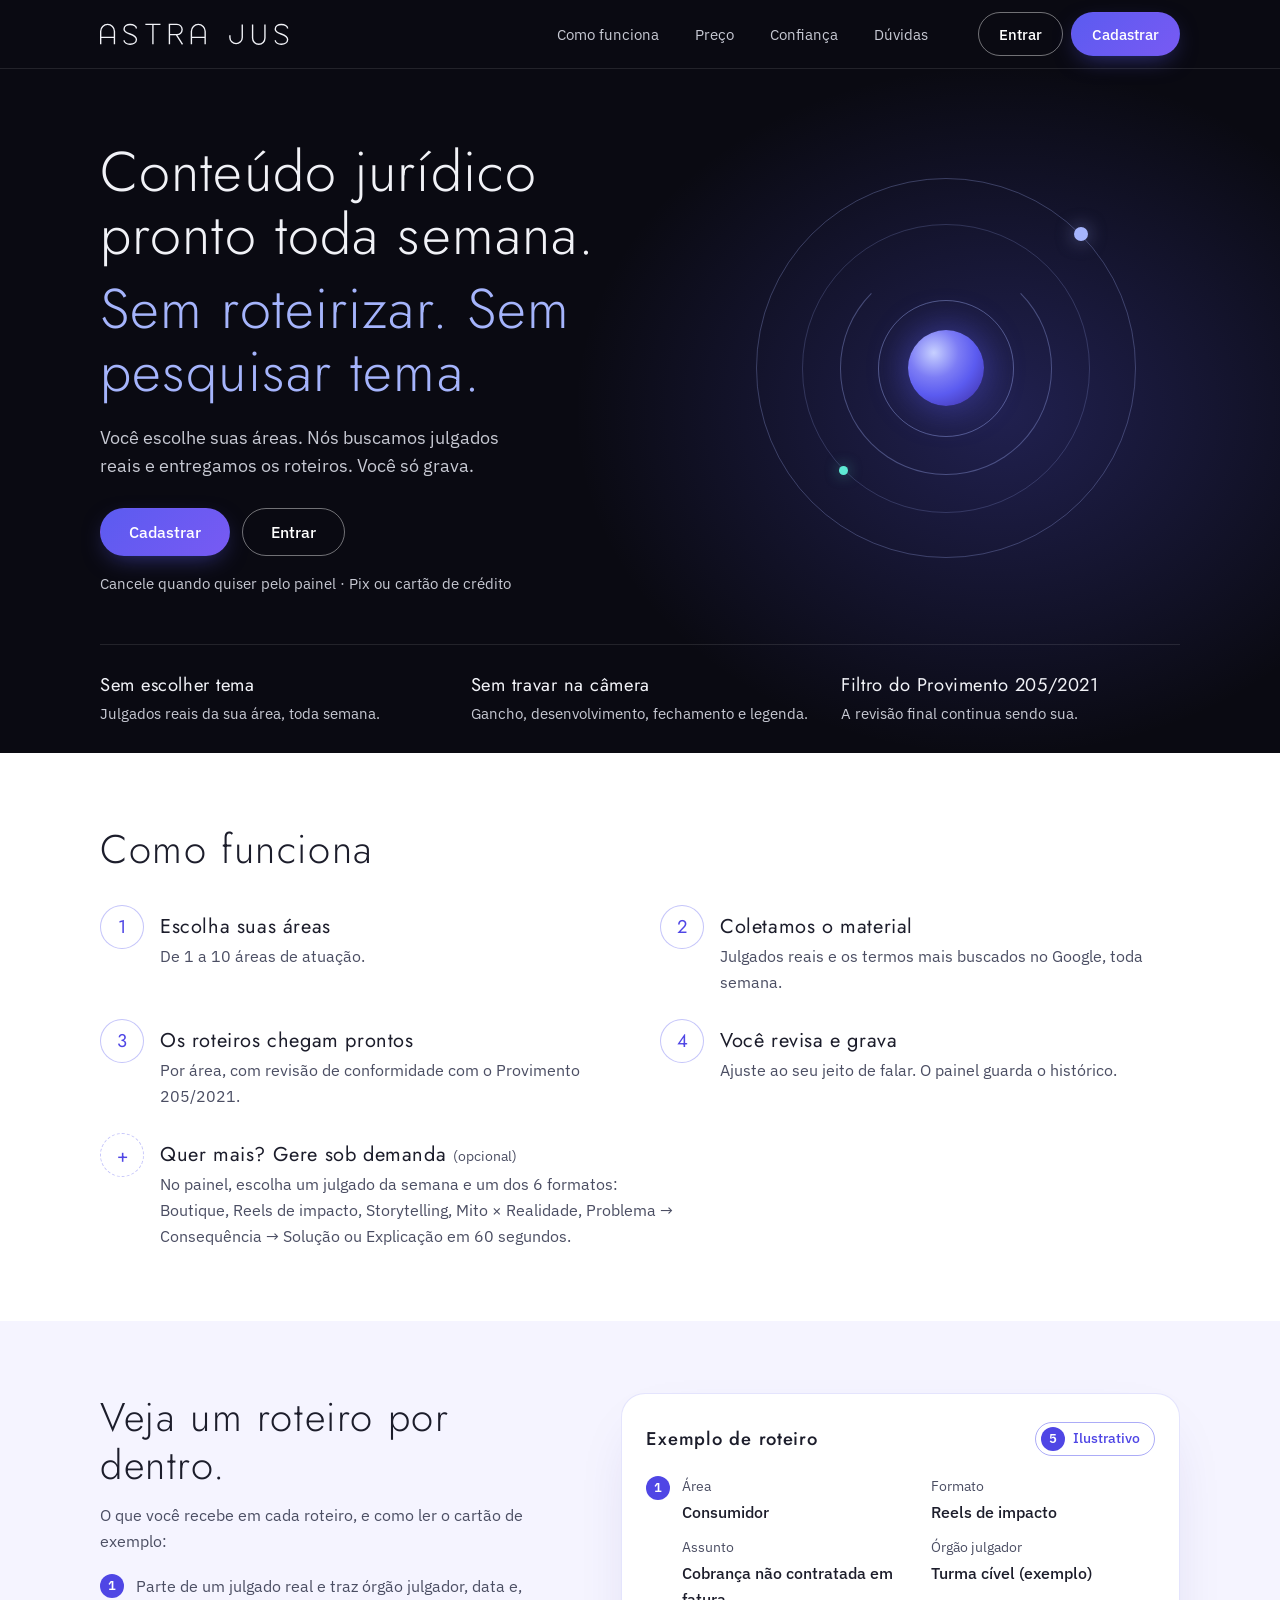
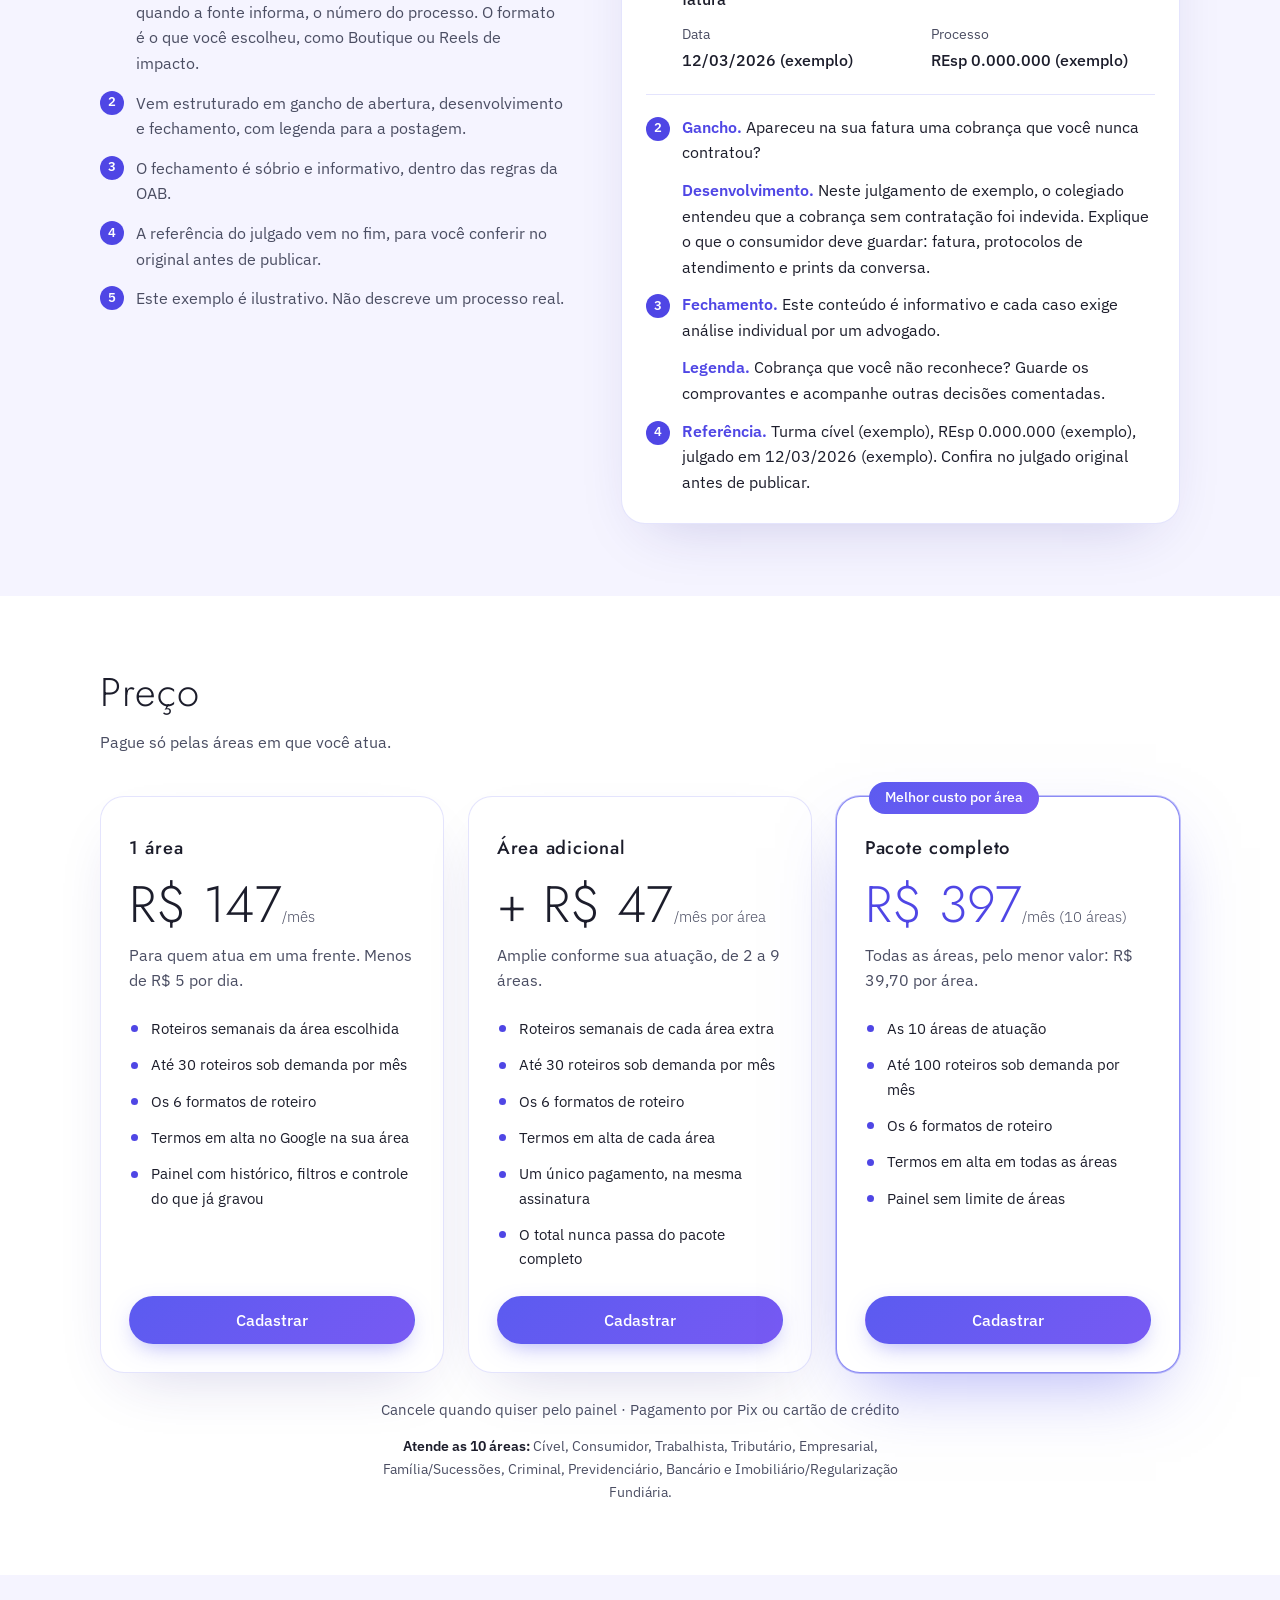
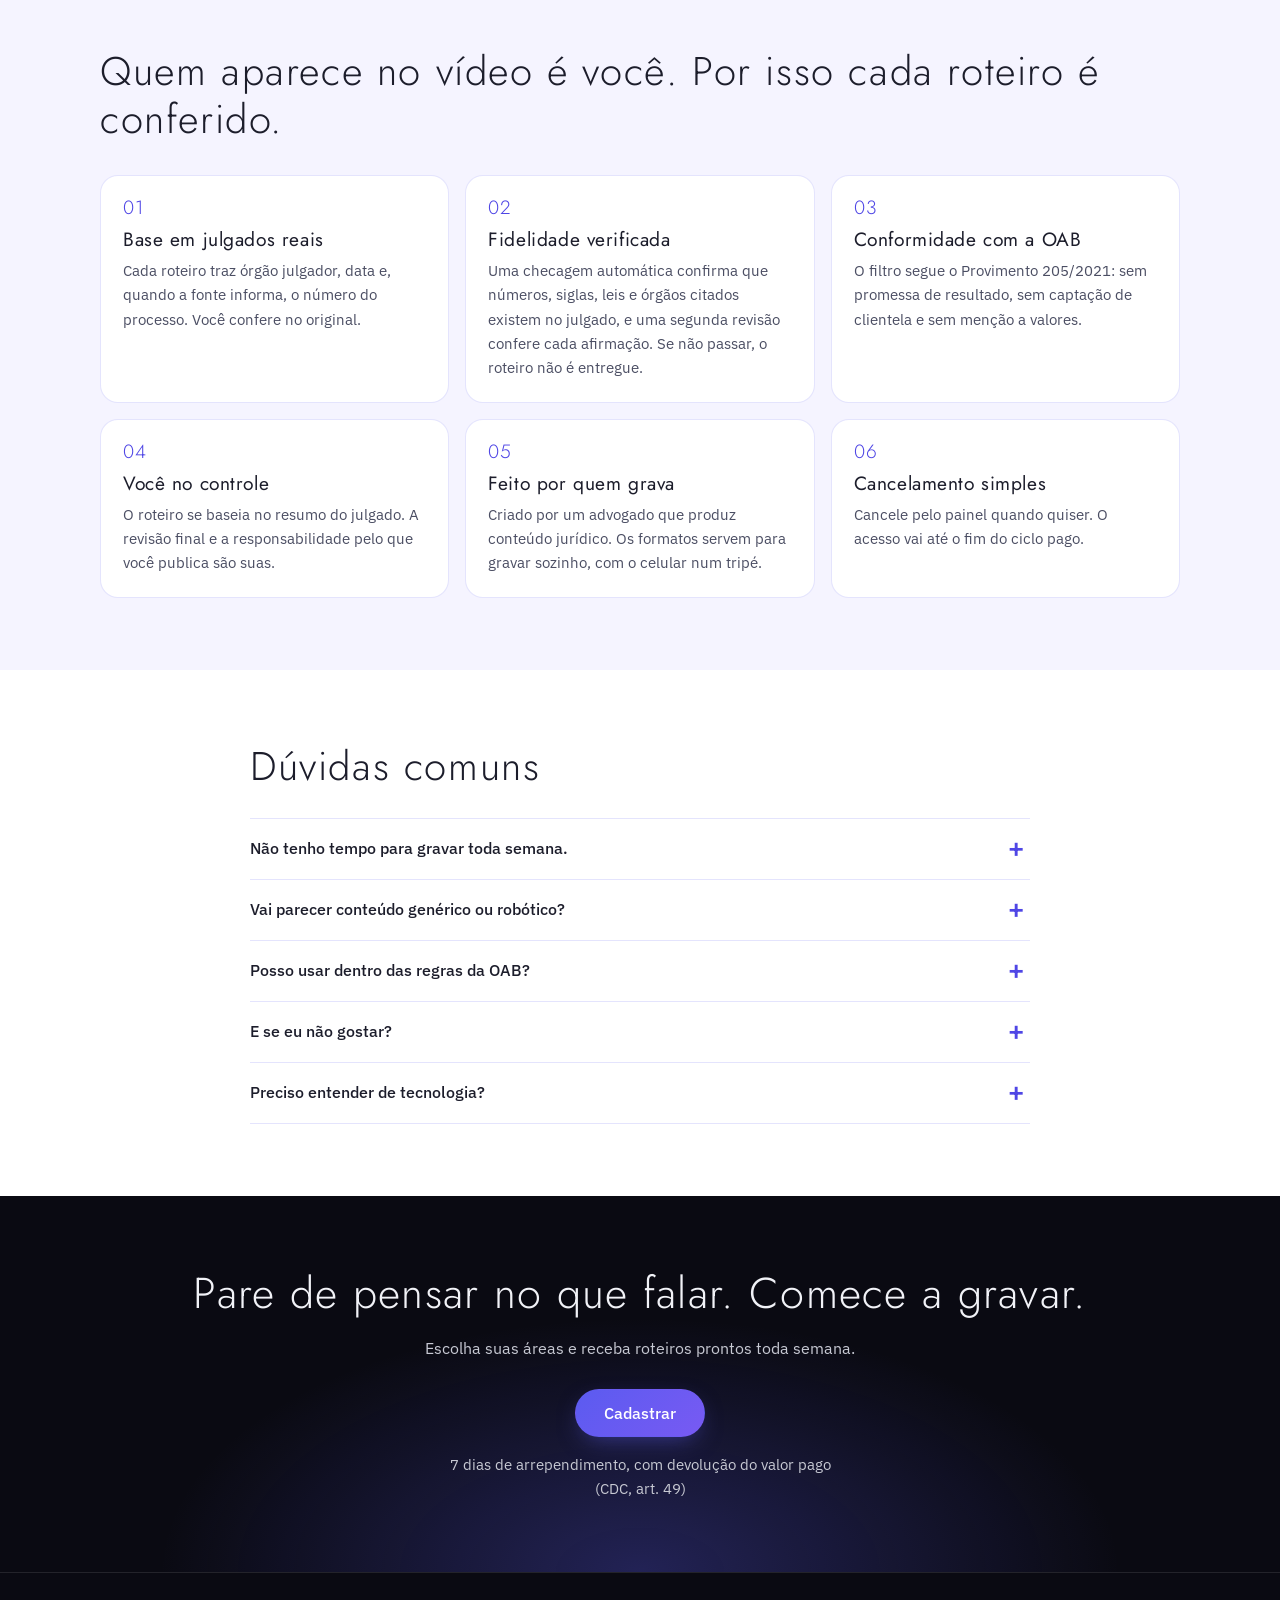
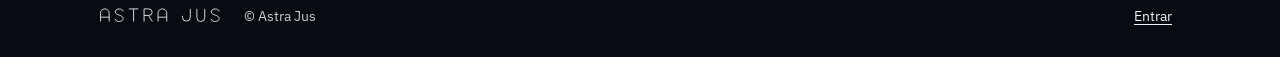
==== commit f691a771: "fix: exemplo da landing com numero do processo e fechamento no padrao da politica de CTA Co-Authored" ====
--- a/index.html
+++ b/index.html
@@ -130,15 +130,15 @@
               <div><dt>Assunto</dt><dd>Cobrança não contratada em fatura</dd></div>
               <div><dt>Órgão julgador</dt><dd>Turma cível (exemplo)</dd></div>
               <div><dt>Data</dt><dd>12/03/2026 (exemplo)</dd></div>
-              <div><dt>Processo</dt><dd>Nº informado quando a fonte traz (exemplo)</dd></div>
+              <div><dt>Processo</dt><dd>REsp 0.000.000 (exemplo)</dd></div>
             </dl>
           </div>
           <div class="texto-roteiro">
             <p><span class="marca" aria-hidden="true">2</span><span><strong>Gancho.</strong> Apareceu na sua fatura uma cobrança que você nunca contratou?</span></p>
             <p><span class="marca vazia" aria-hidden="true"></span><span><strong>Desenvolvimento.</strong> Neste julgamento de exemplo, o colegiado entendeu que a cobrança sem contratação foi indevida. Explique o que o consumidor deve guardar: fatura, protocolos de atendimento e prints da conversa.</span></p>
-            <p><span class="marca" aria-hidden="true">3</span><span><strong>Fechamento.</strong> Cada caso tem particularidades. Procure orientação jurídica para avaliar a sua situação.</span></p>
-            <p><span class="marca vazia" aria-hidden="true"></span><span><strong>Legenda.</strong> Cobrança que você não reconhece? Guarde os comprovantes e busque orientação.</span></p>
-            <p><span class="marca" aria-hidden="true">4</span><span><strong>Referência.</strong> Turma cível (exemplo), 12/03/2026 (exemplo). Confira no julgado original antes de publicar.</span></p>
+            <p><span class="marca" aria-hidden="true">3</span><span><strong>Fechamento.</strong> Este conteúdo é informativo e cada caso exige análise individual por um advogado.</span></p>
+            <p><span class="marca vazia" aria-hidden="true"></span><span><strong>Legenda.</strong> Cobrança que você não reconhece? Guarde os comprovantes e acompanhe outras decisões comentadas.</span></p>
+            <p><span class="marca" aria-hidden="true">4</span><span><strong>Referência.</strong> Turma cível (exemplo), REsp 0.000.000 (exemplo), julgado em 12/03/2026 (exemplo). Confira no julgado original antes de publicar.</span></p>
           </div>
         </article>
       </div>
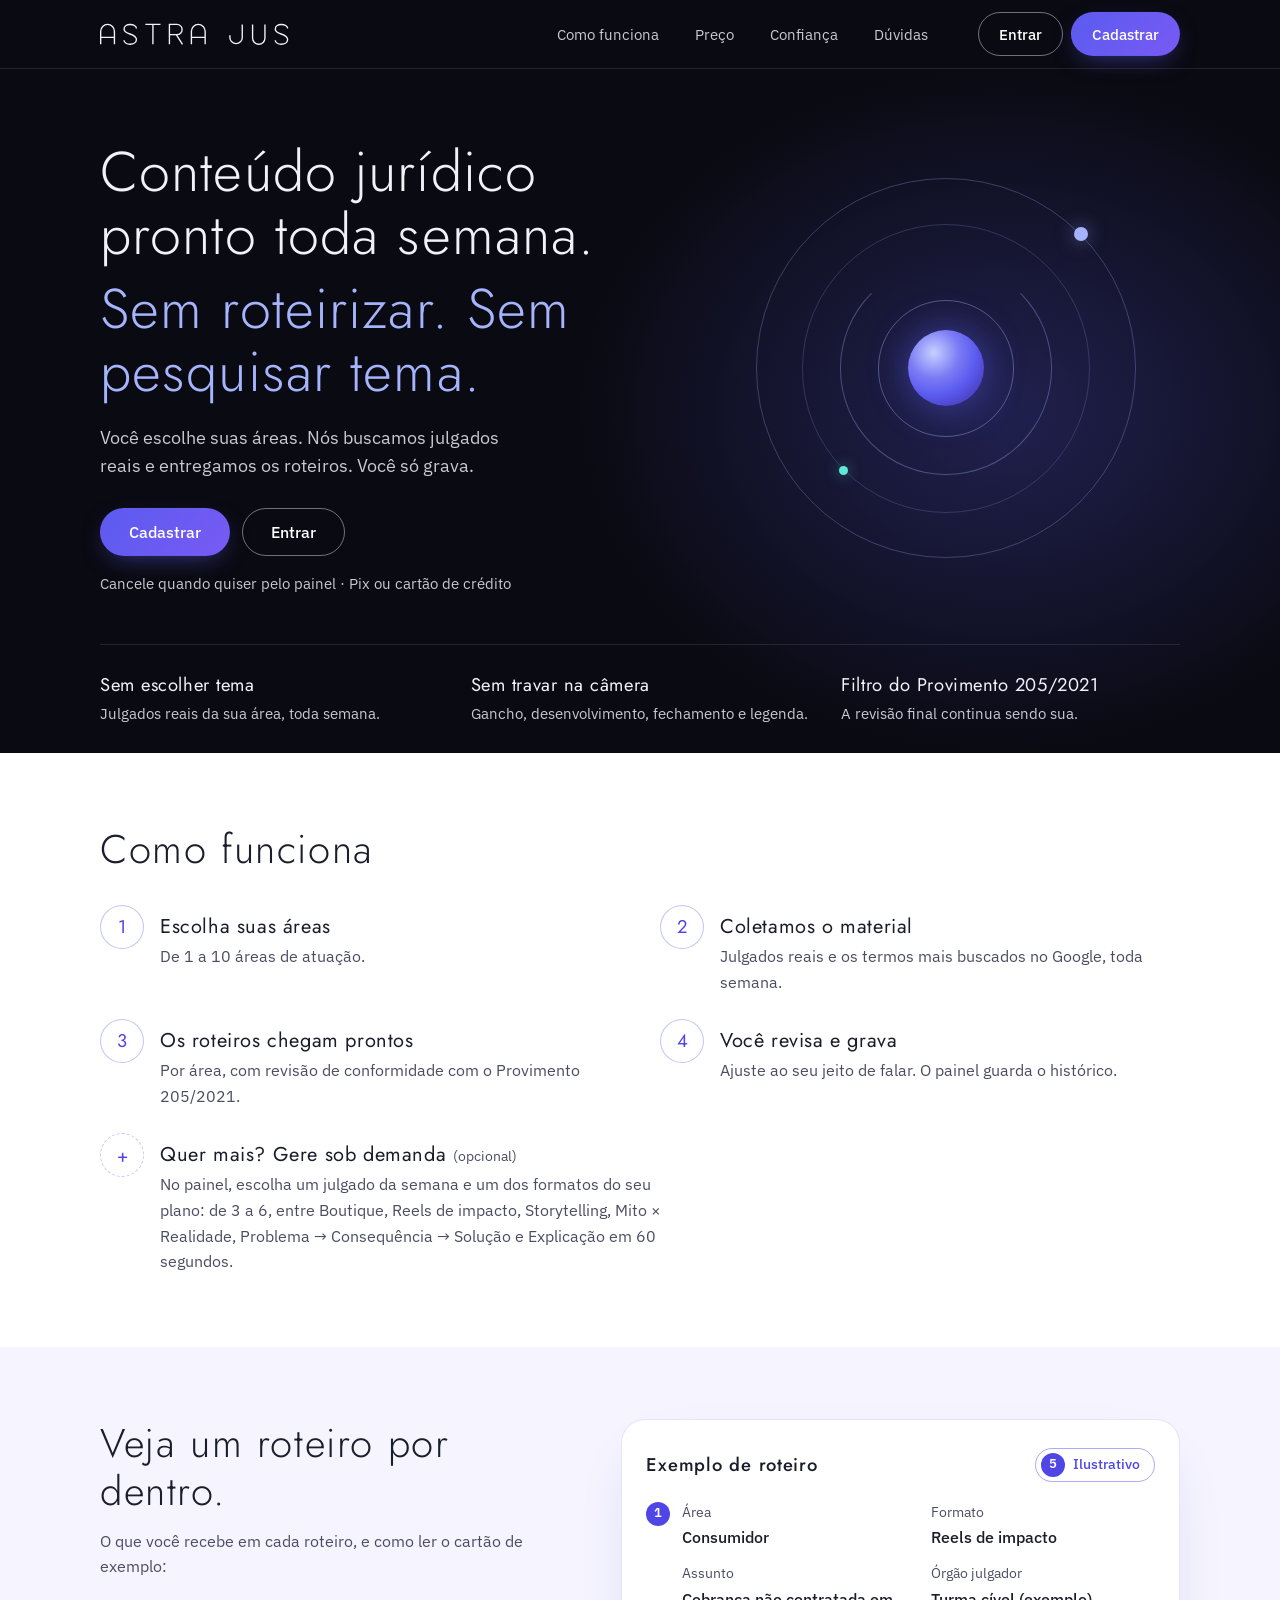
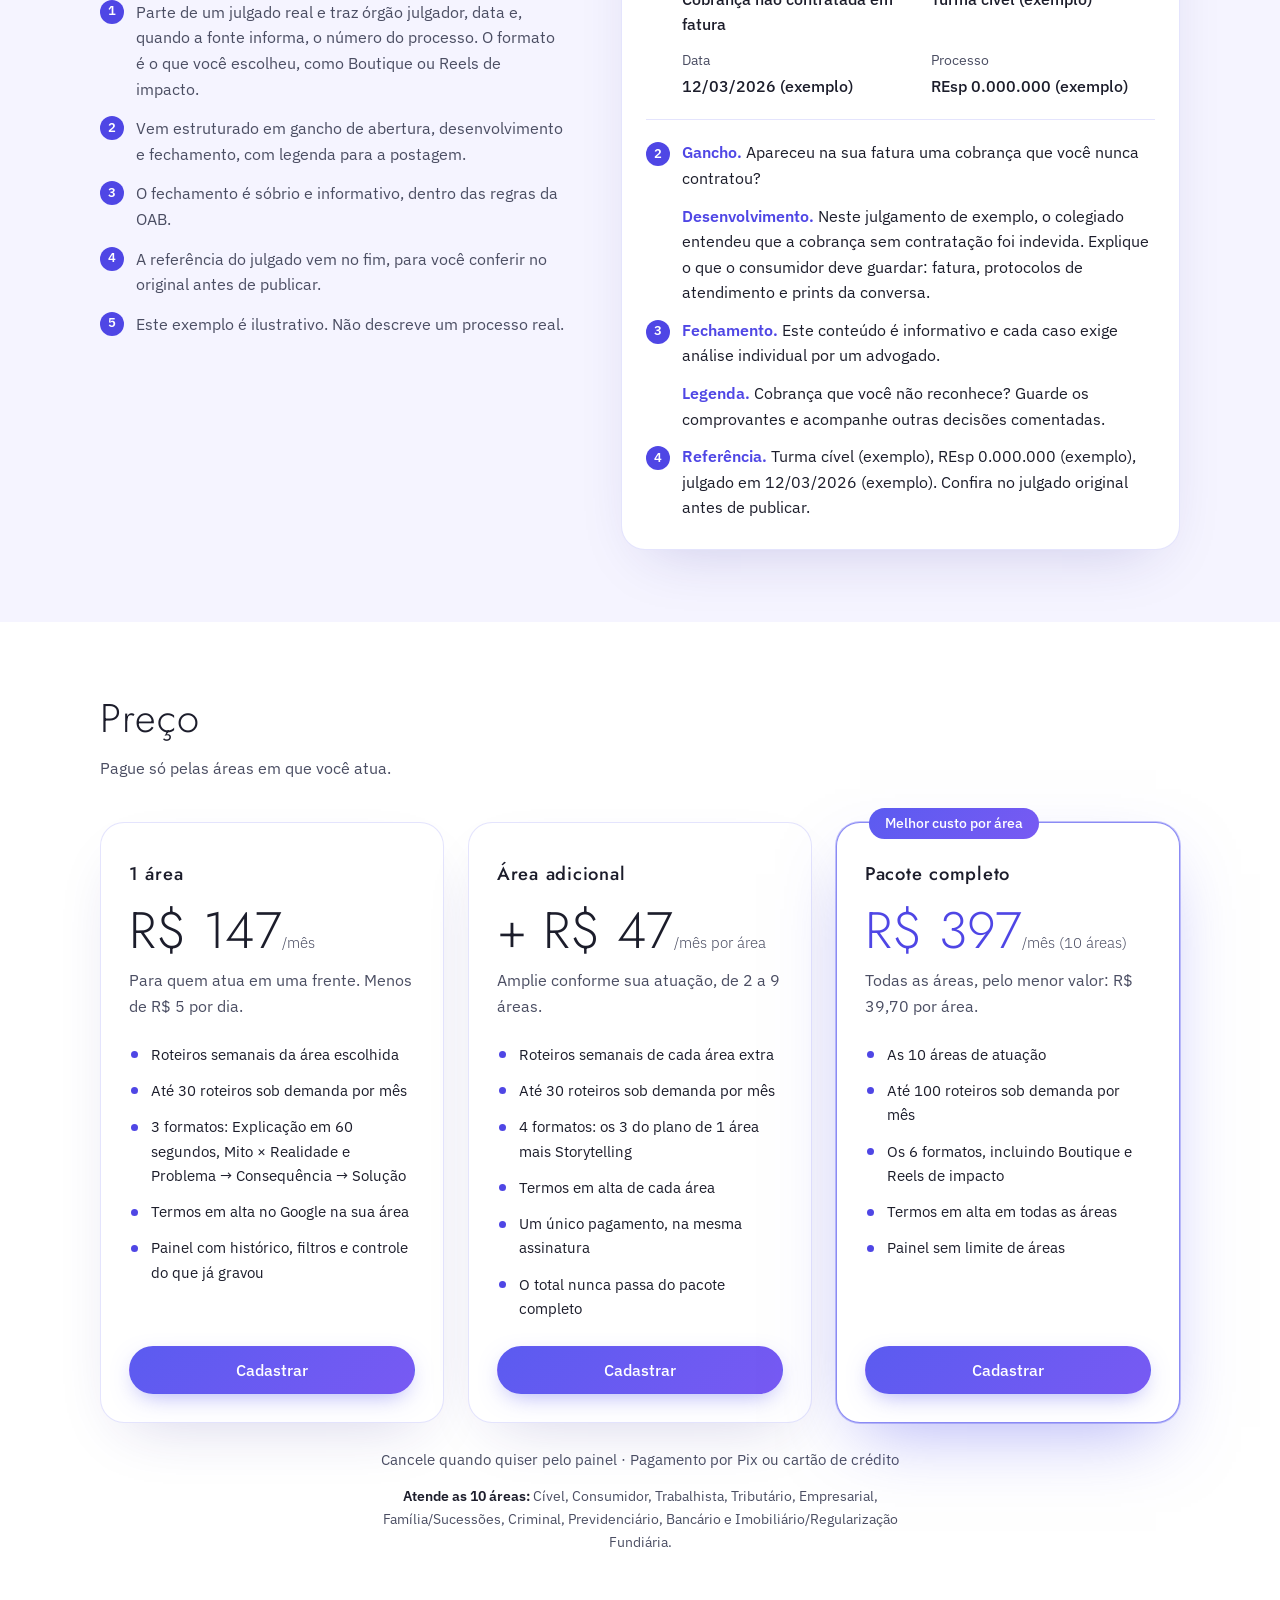
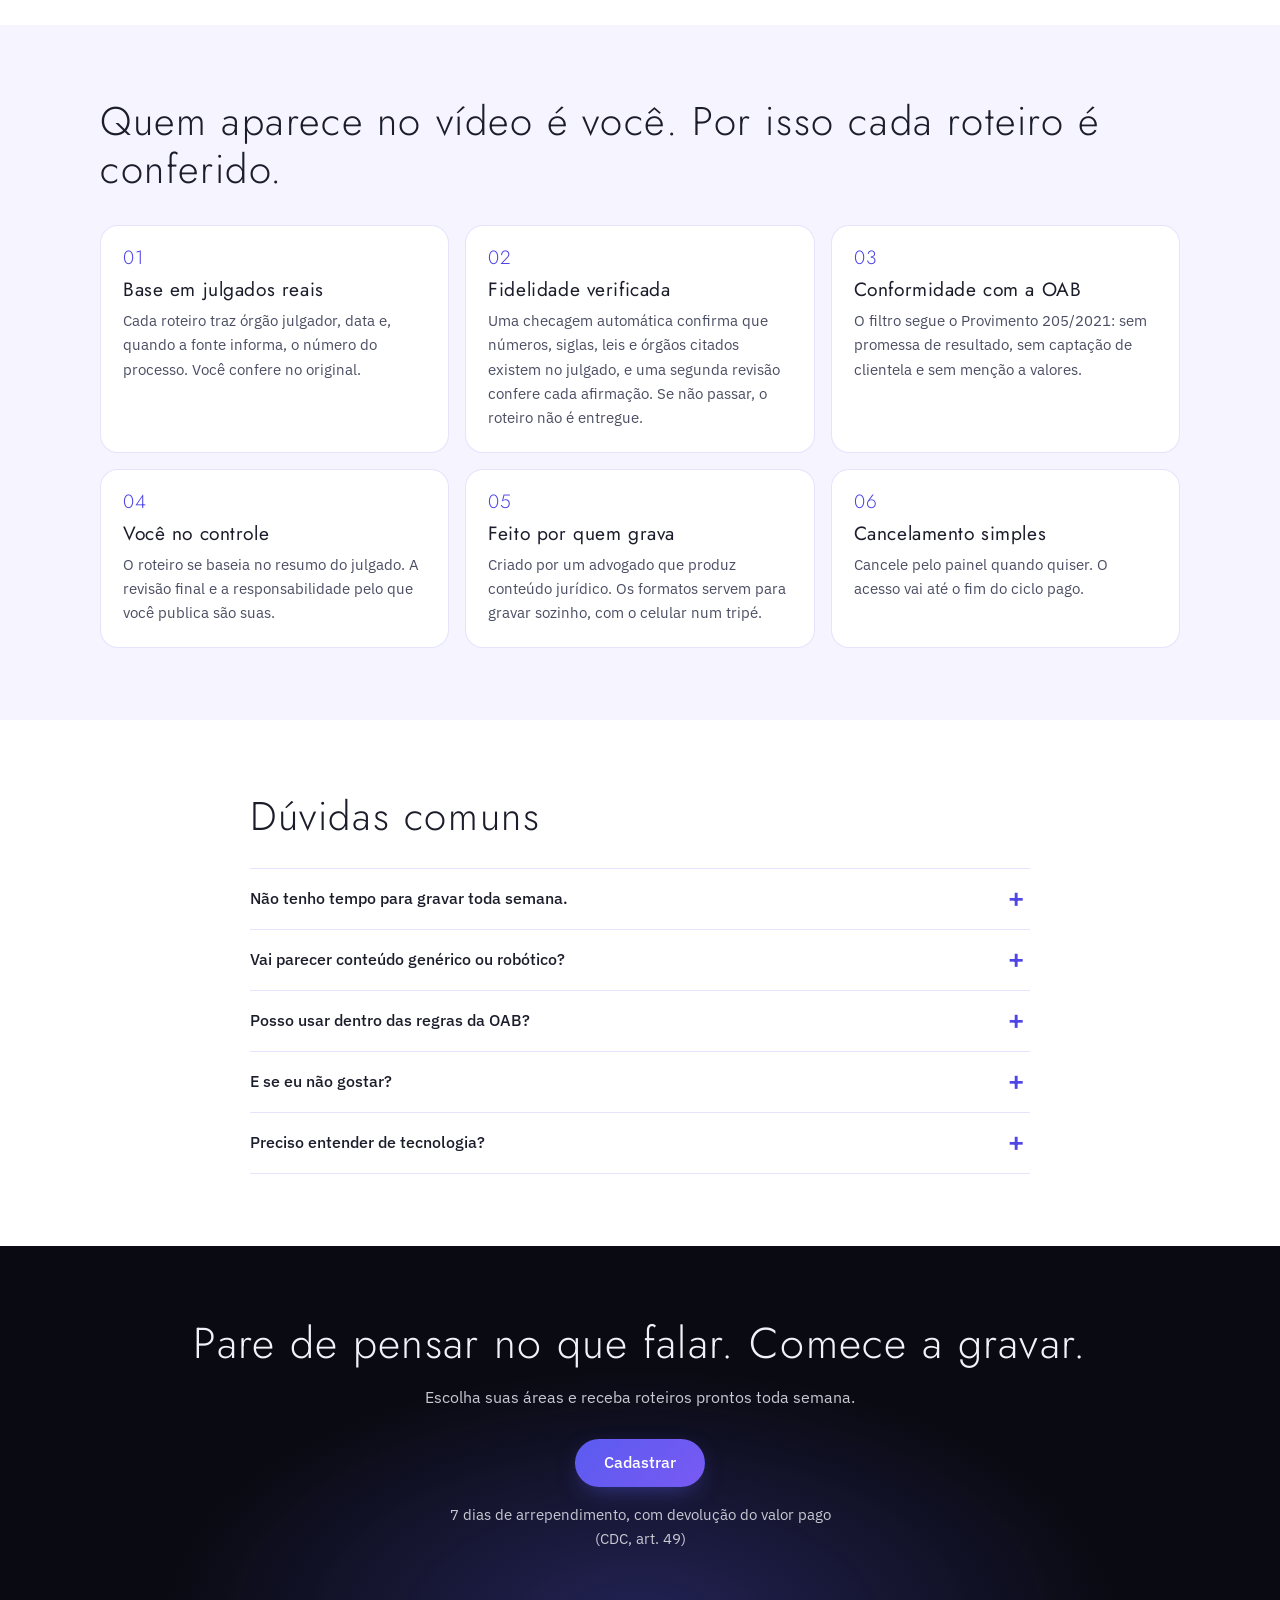
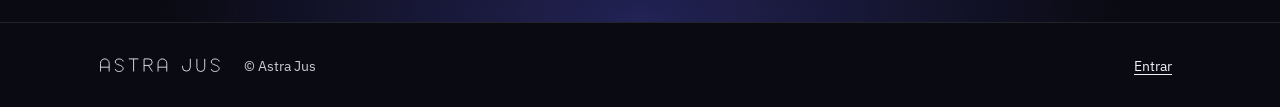
==== commit fa29c30b: "feat: planos da landing com 3, 4 e 6 formatos de roteiro Co-Authored-By: Claude Sonnet 5 <noreply@an" ====
--- a/index.html
+++ b/index.html
@@ -97,7 +97,7 @@
             <span class="num" aria-hidden="true">+</span>
             <div>
               <h3>Quer mais? Gere sob demanda <em>(opcional)</em></h3>
-              <p>No painel, escolha um julgado da semana e um dos 6 formatos: Boutique, Reels de impacto, Storytelling, Mito × Realidade, Problema → Consequência → Solução ou Explicação em 60 segundos.</p>
+              <p>No painel, escolha um julgado da semana e um dos formatos do seu plano: de 3 a 6, entre Boutique, Reels de impacto, Storytelling, Mito × Realidade, Problema → Consequência → Solução e Explicação em 60 segundos.</p>
             </div>
           </li>
         </ol>
@@ -156,7 +156,7 @@
             <ul>
               <li>Roteiros semanais da área escolhida</li>
               <li>Até 30 roteiros sob demanda por mês</li>
-              <li>Os 6 formatos de roteiro</li>
+              <li>3 formatos: Explicação em 60 segundos, Mito × Realidade e Problema → Consequência → Solução</li>
               <li>Termos em alta no Google na sua área</li>
               <li>Painel com histórico, filtros e controle do que já gravou</li>
             </ul>
@@ -169,7 +169,7 @@
             <ul>
               <li>Roteiros semanais de cada área extra</li>
               <li>Até 30 roteiros sob demanda por mês</li>
-              <li>Os 6 formatos de roteiro</li>
+              <li>4 formatos: os 3 do plano de 1 área mais Storytelling</li>
               <li>Termos em alta de cada área</li>
               <li>Um único pagamento, na mesma assinatura</li>
               <li>O total nunca passa do pacote completo</li>
@@ -184,7 +184,7 @@
             <ul>
               <li>As 10 áreas de atuação</li>
               <li>Até 100 roteiros sob demanda por mês</li>
-              <li>Os 6 formatos de roteiro</li>
+              <li>Os 6 formatos, incluindo Boutique e Reels de impacto</li>
               <li>Termos em alta em todas as áreas</li>
               <li>Painel sem limite de áreas</li>
             </ul>
@@ -256,7 +256,7 @@
           </details>
           <details>
             <summary>Preciso entender de tecnologia?</summary>
-            <p>Não. Você escolhe suas áreas e recebe os roteiros no painel. Se quiser mais, escolhe um julgado da semana e o formato. O pagamento é por Pix ou cartão de crédito.</p>
+            <p>Não. Você escolhe suas áreas e recebe os roteiros no painel. Se quiser mais, escolhe um julgado da semana e um formato do seu plano. O pagamento é por Pix ou cartão de crédito.</p>
           </details>
         </div>
       </div>
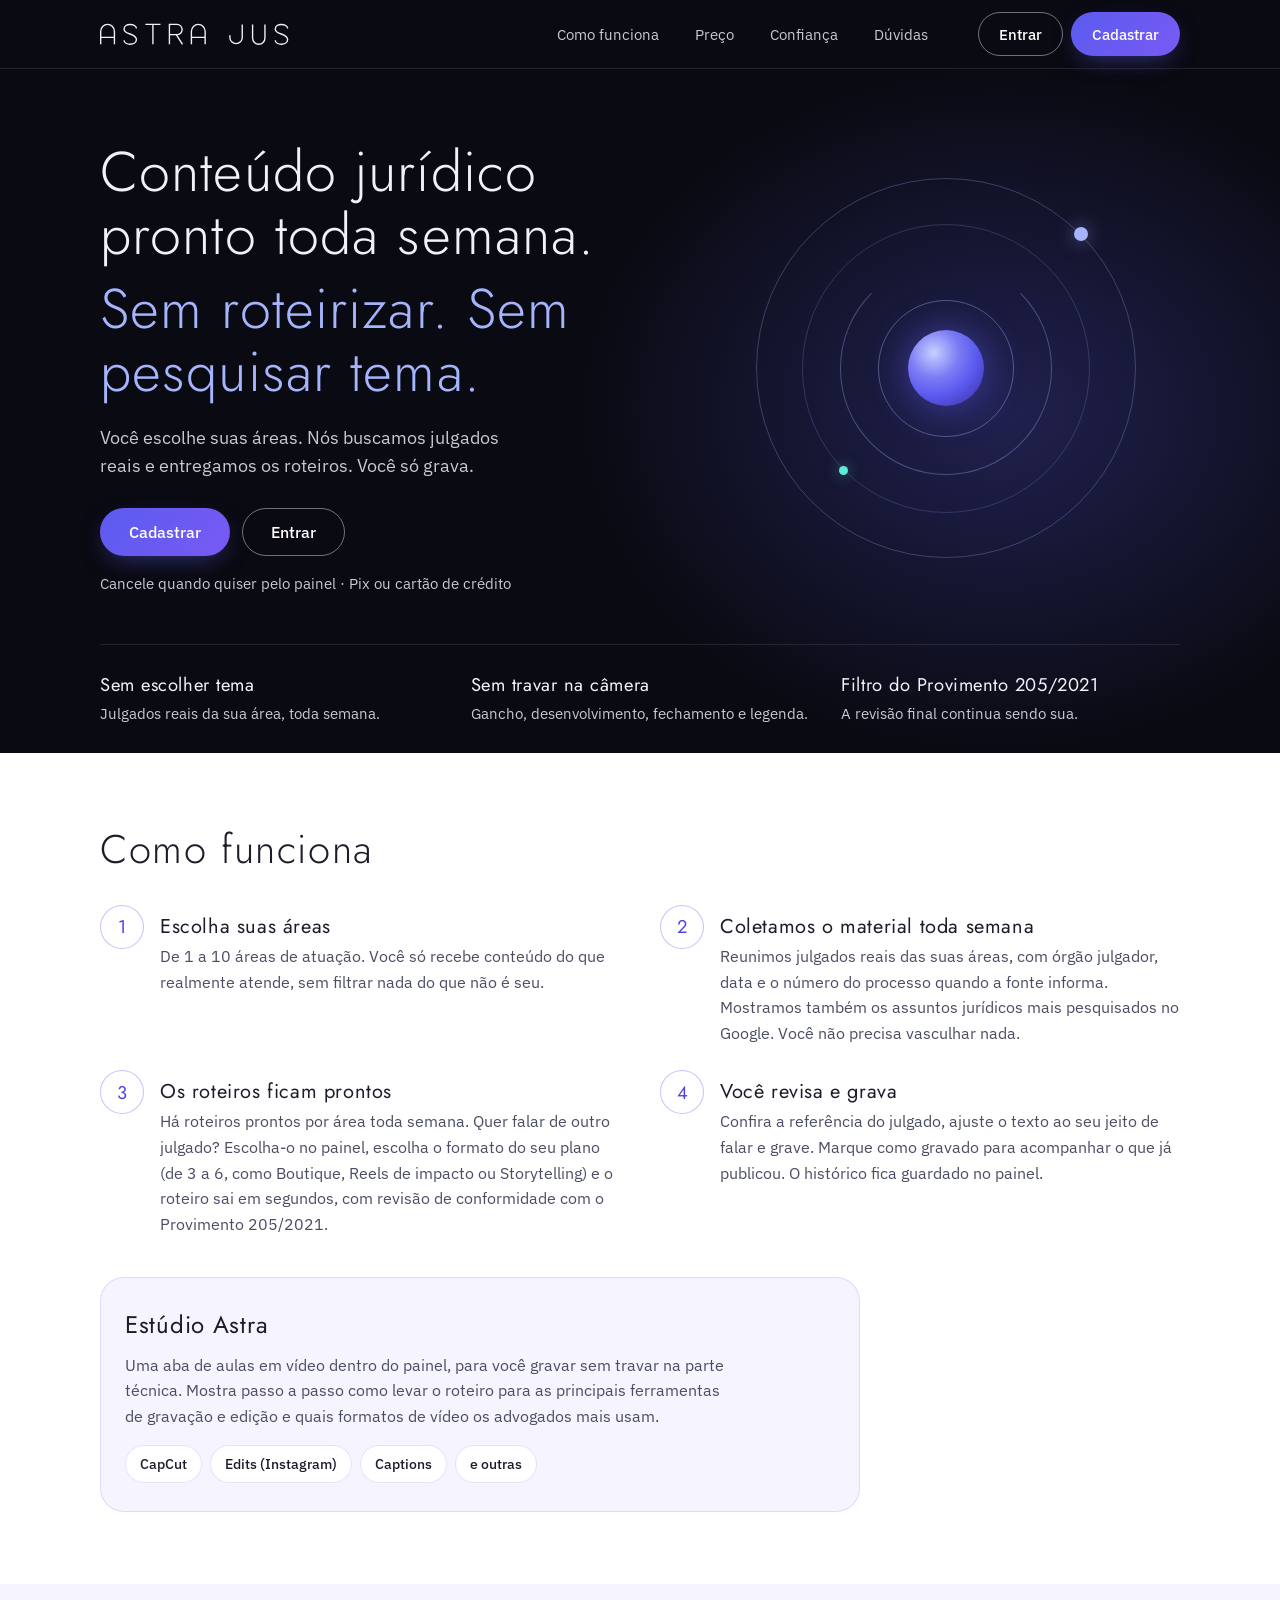
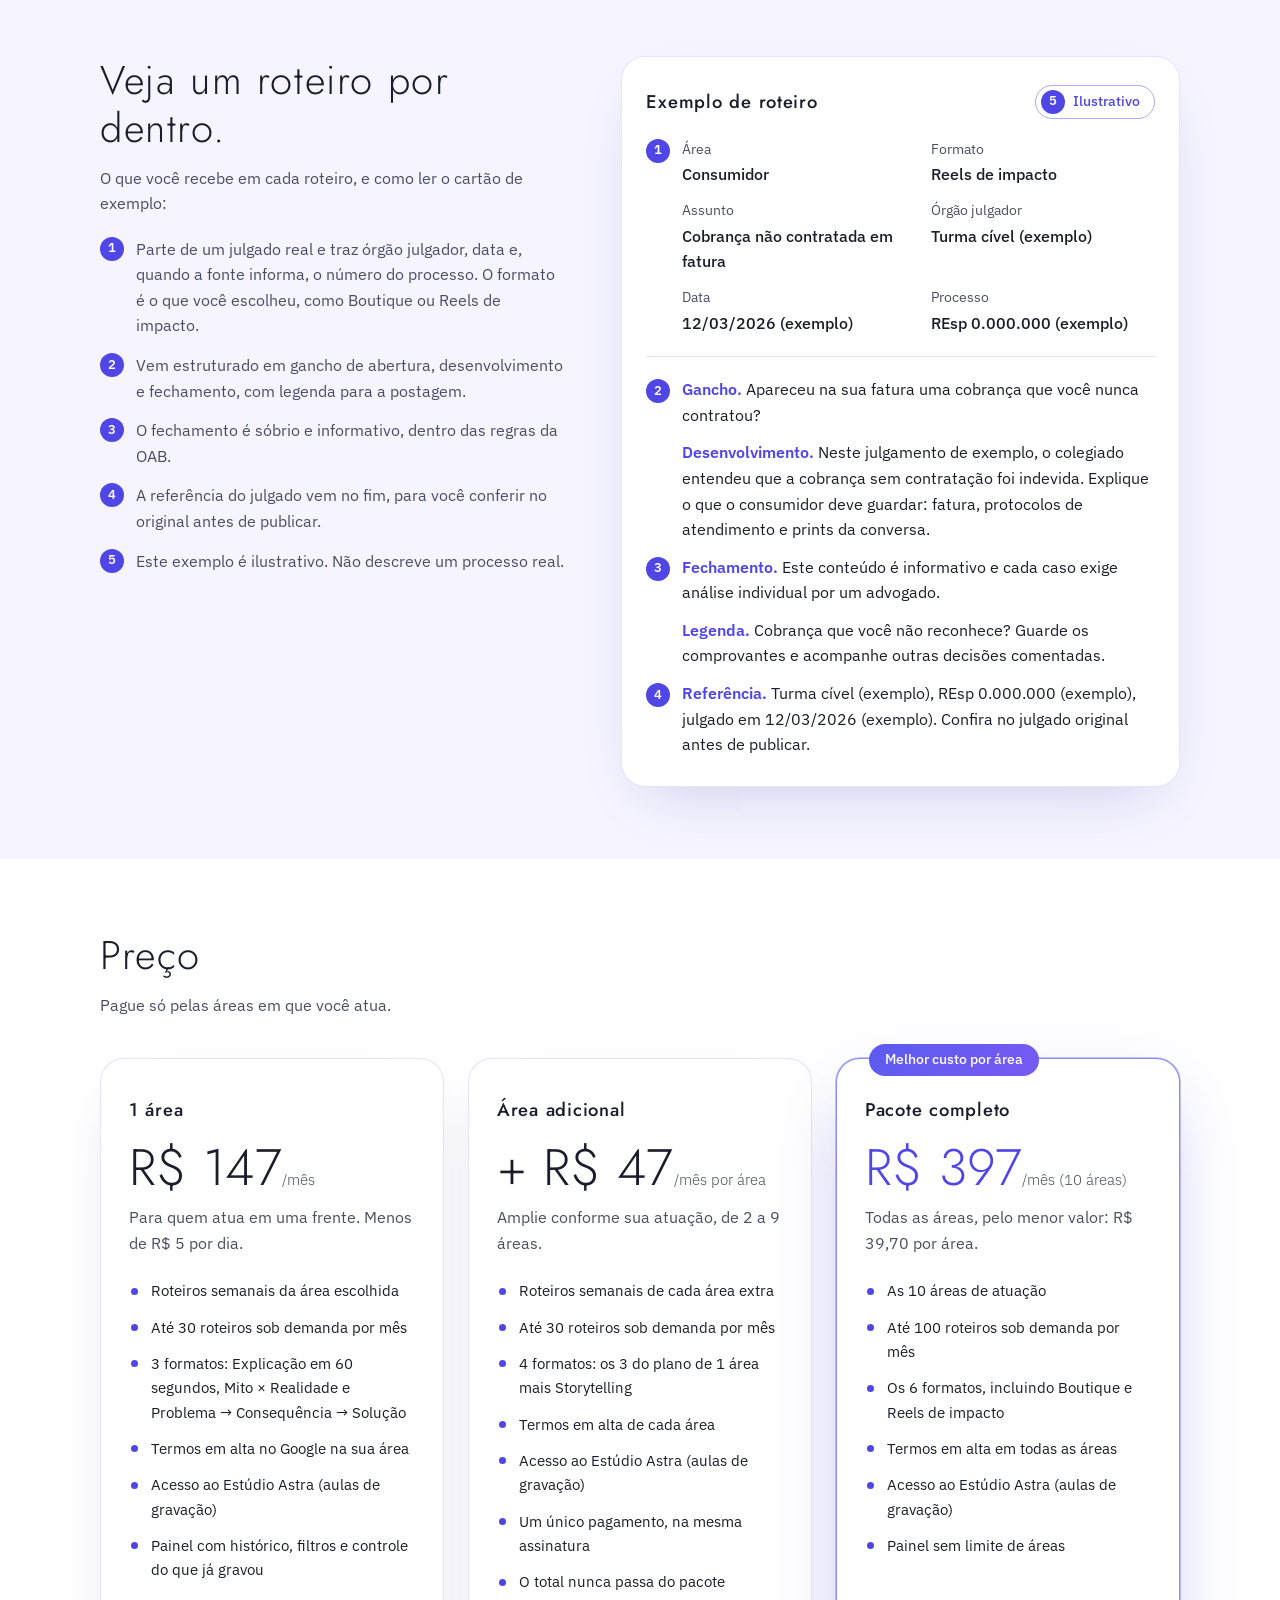
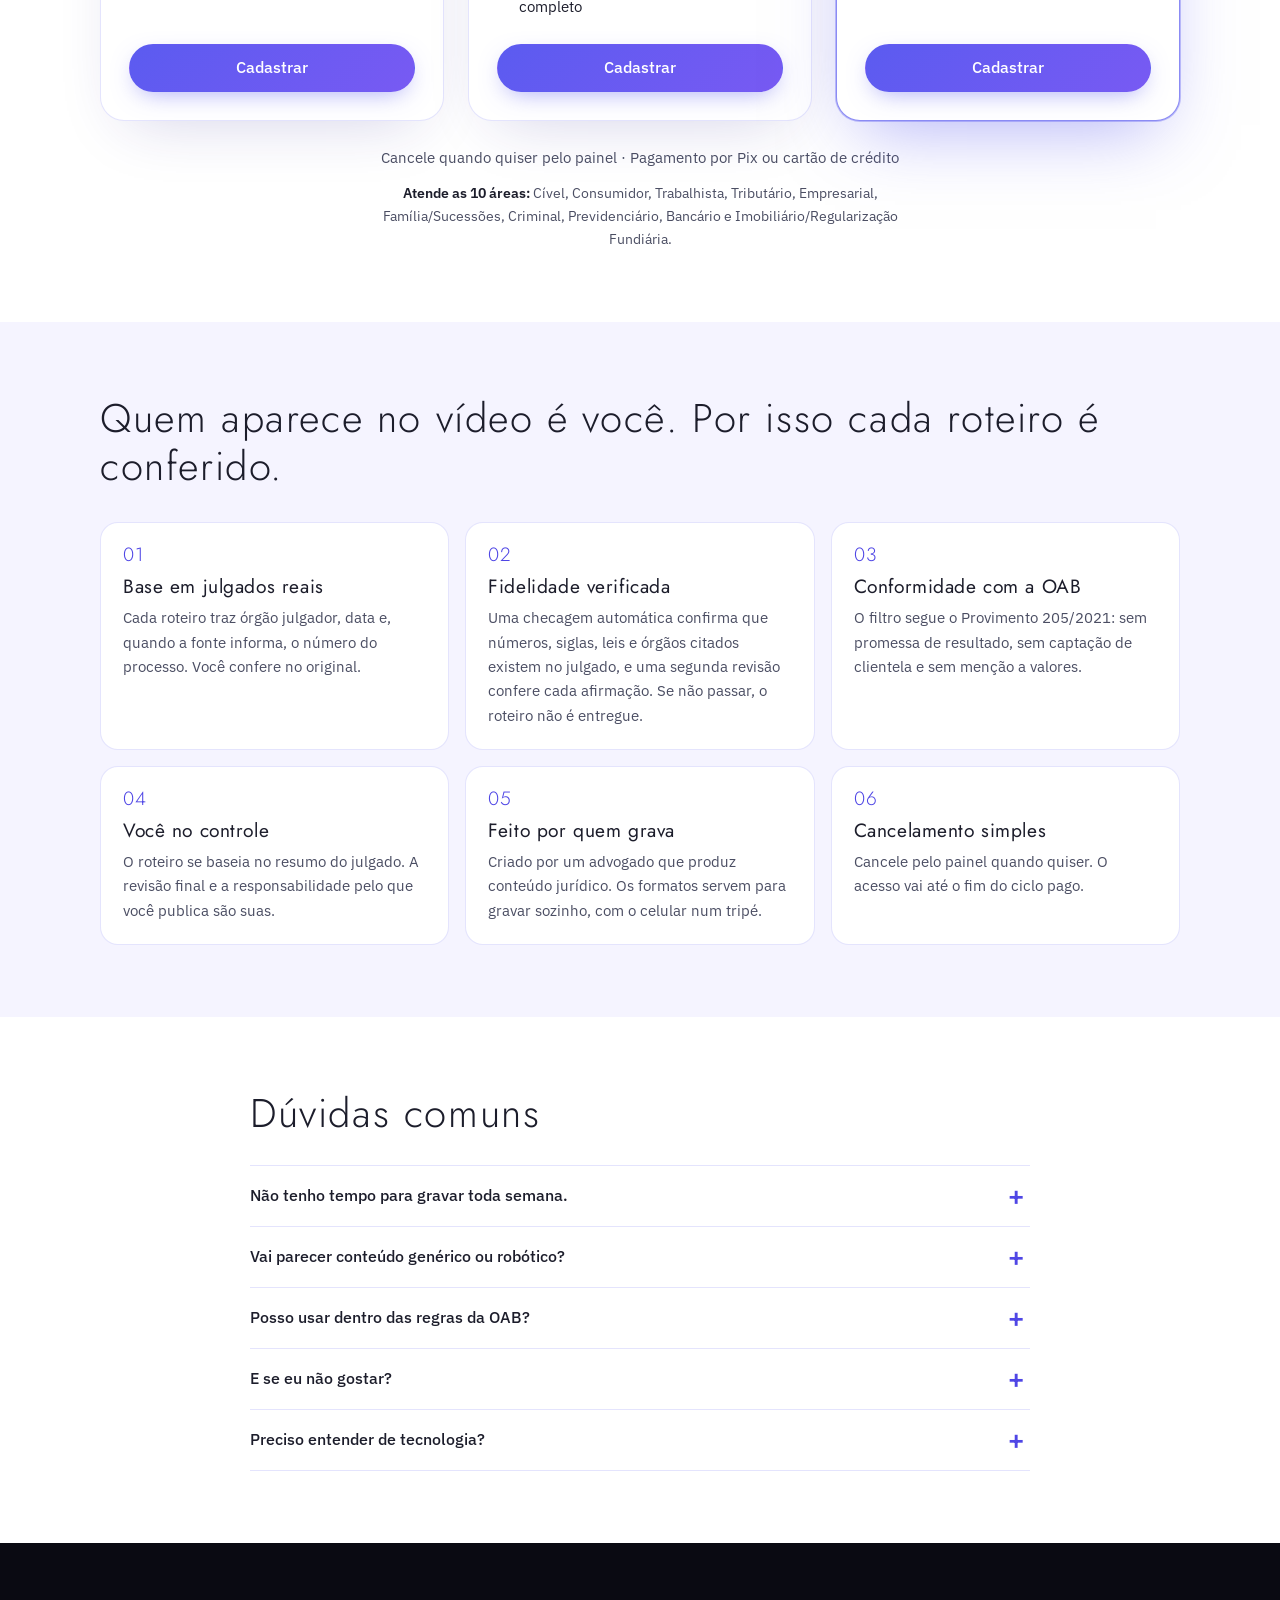
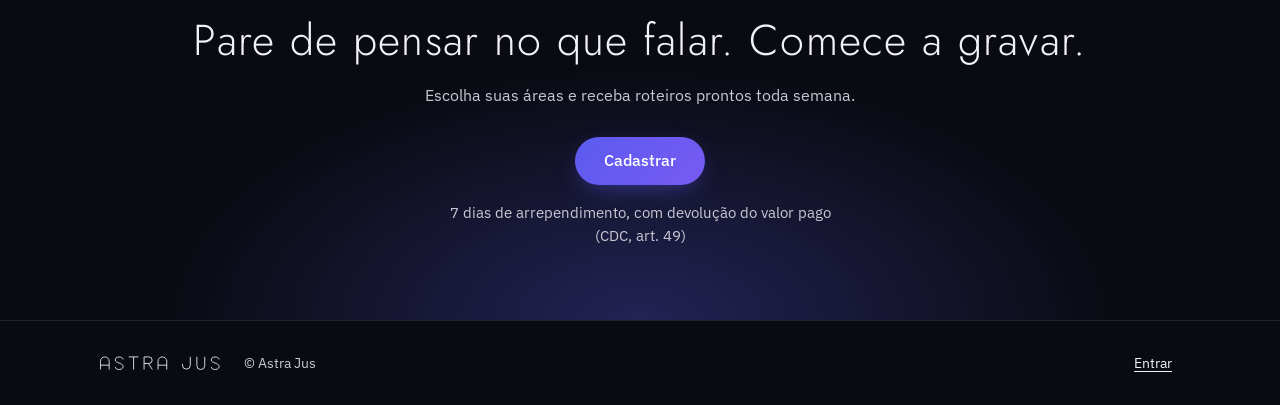
==== commit a2406b0a: "feat: como funciona explicado, sem passo opcional, e Estudio Astra (aulas de gravacao) na landing Co" ====
--- a/index.html
+++ b/index.html
@@ -69,38 +69,41 @@
             <span class="num" aria-hidden="true">1</span>
             <div>
               <h3>Escolha suas áreas</h3>
-              <p>De 1 a 10 áreas de atuação.</p>
+              <p>De 1 a 10 áreas de atuação. Você só recebe conteúdo do que realmente atende, sem filtrar nada do que não é seu.</p>
             </div>
           </li>
           <li>
             <span class="num" aria-hidden="true">2</span>
             <div>
-              <h3>Coletamos o material</h3>
-              <p>Julgados reais e os termos mais buscados no Google, toda semana.</p>
+              <h3>Coletamos o material toda semana</h3>
+              <p>Reunimos julgados reais das suas áreas, com órgão julgador, data e o número do processo quando a fonte informa. Mostramos também os assuntos jurídicos mais pesquisados no Google. Você não precisa vasculhar nada.</p>
             </div>
           </li>
           <li>
             <span class="num" aria-hidden="true">3</span>
             <div>
-              <h3>Os roteiros chegam prontos</h3>
-              <p>Por área, com revisão de conformidade com o Provimento 205/2021.</p>
+              <h3>Os roteiros ficam prontos</h3>
+              <p>Há roteiros prontos por área toda semana. Quer falar de outro julgado? Escolha-o no painel, escolha o formato do seu plano (de 3 a 6, como Boutique, Reels de impacto ou Storytelling) e o roteiro sai em segundos, com revisão de conformidade com o Provimento 205/2021.</p>
             </div>
           </li>
           <li>
             <span class="num" aria-hidden="true">4</span>
             <div>
               <h3>Você revisa e grava</h3>
-              <p>Ajuste ao seu jeito de falar. O painel guarda o histórico.</p>
+              <p>Confira a referência do julgado, ajuste o texto ao seu jeito de falar e grave. Marque como gravado para acompanhar o que já publicou. O histórico fica guardado no painel.</p>
             </div>
           </li>
-          <li class="opcional">
-            <span class="num" aria-hidden="true">+</span>
-            <div>
-              <h3>Quer mais? Gere sob demanda <em>(opcional)</em></h3>
-              <p>No painel, escolha um julgado da semana e um dos formatos do seu plano: de 3 a 6, entre Boutique, Reels de impacto, Storytelling, Mito × Realidade, Problema → Consequência → Solução e Explicação em 60 segundos.</p>
-            </div>
-          </li>
         </ol>
+        <aside class="estudio">
+          <h3>Estúdio Astra</h3>
+          <p>Uma aba de aulas em vídeo dentro do painel, para você gravar sem travar na parte técnica. Mostra passo a passo como levar o roteiro para as principais ferramentas de gravação e edição e quais formatos de vídeo os advogados mais usam.</p>
+          <ul class="ferramentas" aria-label="Ferramentas ensinadas">
+            <li>CapCut</li>
+            <li>Edits (Instagram)</li>
+            <li>Captions</li>
+            <li>e outras</li>
+          </ul>
+        </aside>
       </div>
     </section>
 
@@ -158,6 +161,7 @@
               <li>Até 30 roteiros sob demanda por mês</li>
               <li>3 formatos: Explicação em 60 segundos, Mito × Realidade e Problema → Consequência → Solução</li>
               <li>Termos em alta no Google na sua área</li>
+              <li>Acesso ao Estúdio Astra (aulas de gravação)</li>
               <li>Painel com histórico, filtros e controle do que já gravou</li>
             </ul>
             <a class="botao botao-primario" href="cadastro.html">Cadastrar</a>
@@ -171,6 +175,7 @@
               <li>Até 30 roteiros sob demanda por mês</li>
               <li>4 formatos: os 3 do plano de 1 área mais Storytelling</li>
               <li>Termos em alta de cada área</li>
+              <li>Acesso ao Estúdio Astra (aulas de gravação)</li>
               <li>Um único pagamento, na mesma assinatura</li>
               <li>O total nunca passa do pacote completo</li>
             </ul>
@@ -186,6 +191,7 @@
               <li>Até 100 roteiros sob demanda por mês</li>
               <li>Os 6 formatos, incluindo Boutique e Reels de impacto</li>
               <li>Termos em alta em todas as áreas</li>
+              <li>Acesso ao Estúdio Astra (aulas de gravação)</li>
               <li>Painel sem limite de áreas</li>
             </ul>
             <a class="botao botao-primario" href="cadastro.html">Cadastrar</a>
--- a/marca.css
+++ b/marca.css
@@ -193,10 +193,13 @@
   font-size: 1.15rem;
   color: var(--indigo);
 }
-.passos li.opcional .num { border-style: dashed; }
-.passos li.opcional h3 em { font-family: var(--fonte-corpo); font-size: 0.9rem; font-style: normal; letter-spacing: 0; color: var(--texto-suave); }
 .passos h3 { font-family: var(--fonte-display); font-weight: 400; font-size: 1.25rem; line-height: 1.3; letter-spacing: 0.03em; padding-top: 9px; }
 .passos p { margin-top: 4px; color: var(--texto-suave); max-width: 52ch; }
+.estudio { margin-top: 40px; padding: 28px 24px; border: 1px solid var(--borda); border-radius: 24px; background: var(--lavanda); max-width: 760px; }
+.estudio h3 { font-family: var(--fonte-display); font-weight: 400; font-size: 1.5rem; letter-spacing: 0.03em; }
+.estudio p { margin-top: 8px; color: var(--texto-suave); max-width: 60ch; }
+.ferramentas { margin-top: 16px; display: flex; flex-wrap: wrap; gap: 8px; }
+.ferramentas li { padding: 6px 14px; border: 1px solid var(--borda); border-radius: 999px; background: var(--claro); font-size: 0.9rem; font-weight: 500; color: var(--texto); }
 
 /* Duas colunas */
 .dupla { display: grid; gap: 40px; align-items: start; }
@@ -354,7 +357,6 @@
   .secao { padding-block: 72px; }
   .faixa { grid-template-columns: repeat(3, 1fr); gap: 32px; }
   .passos { grid-template-columns: 1fr 1fr; }
-  .passos li.opcional { grid-column: 1 / -1; }
   .confianca { grid-template-columns: 1fr 1fr; gap: 16px; }
 }
 @media (min-width: 1000px) {
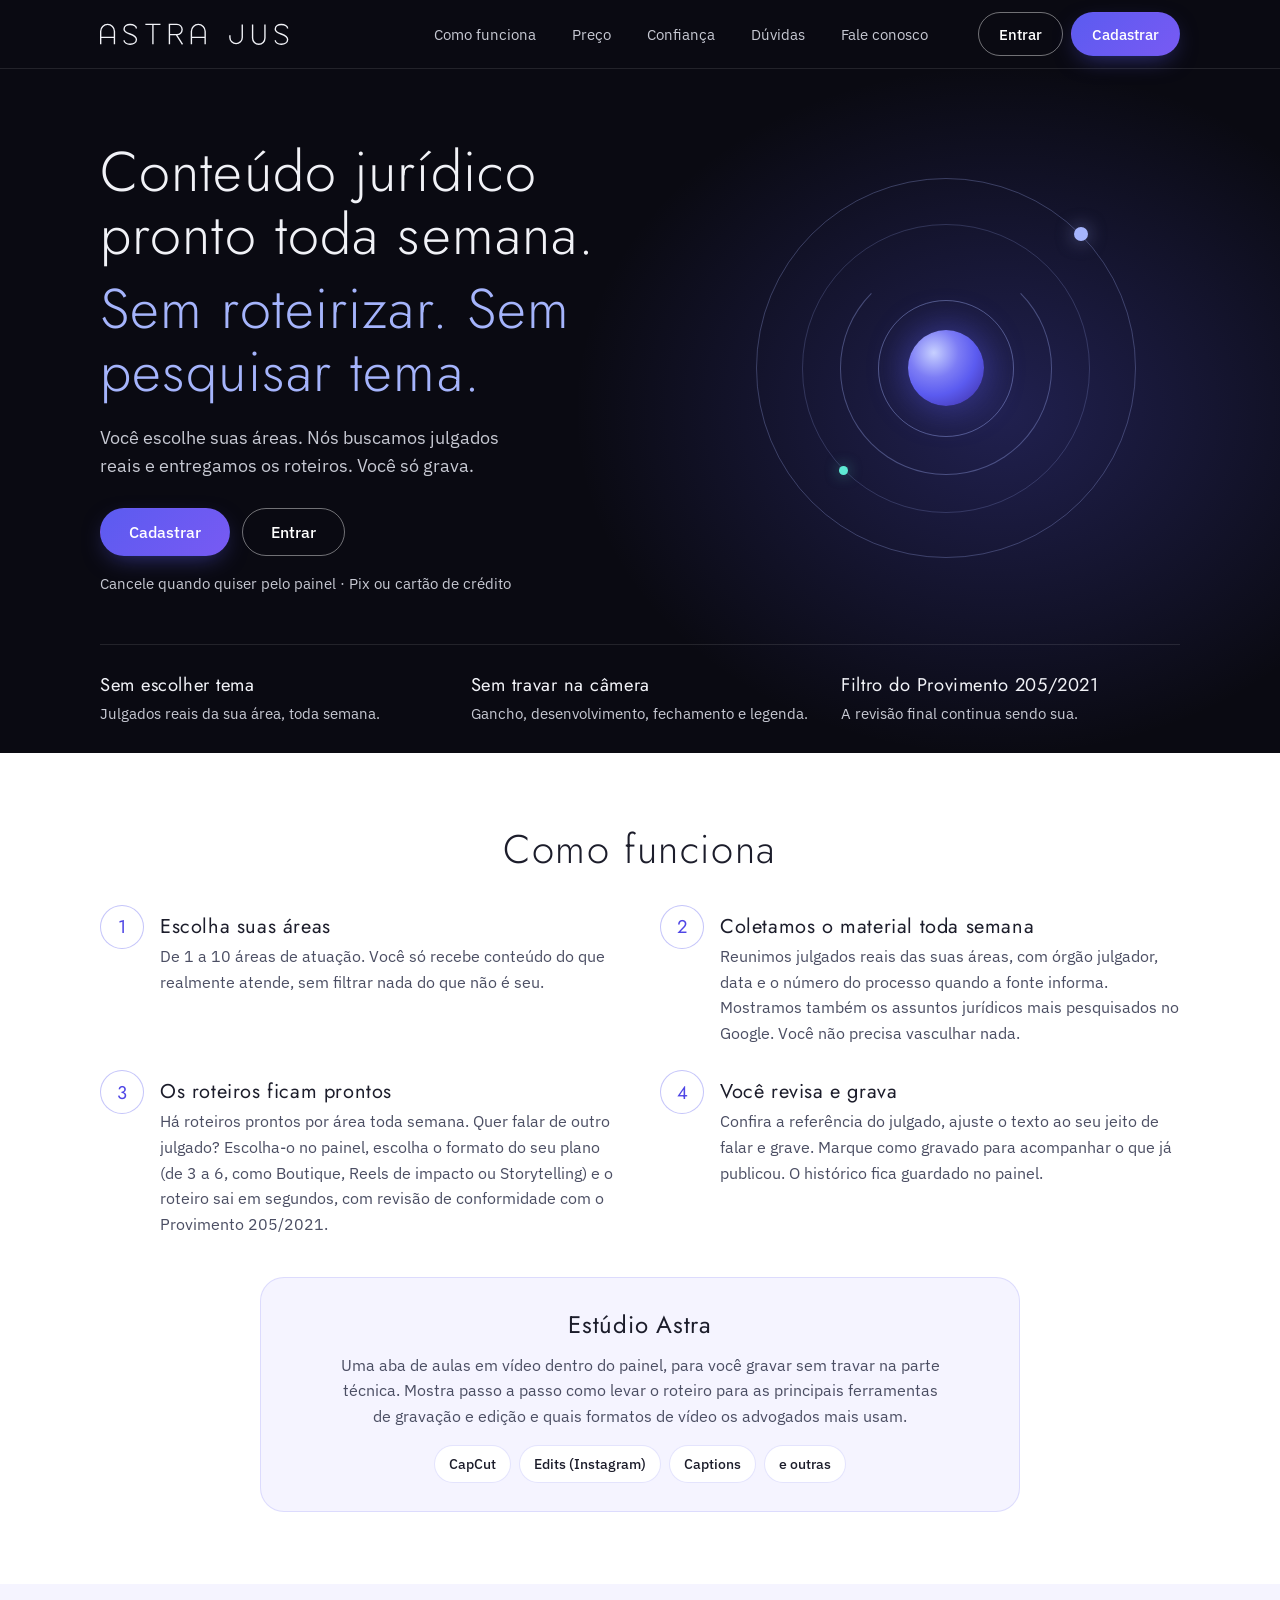
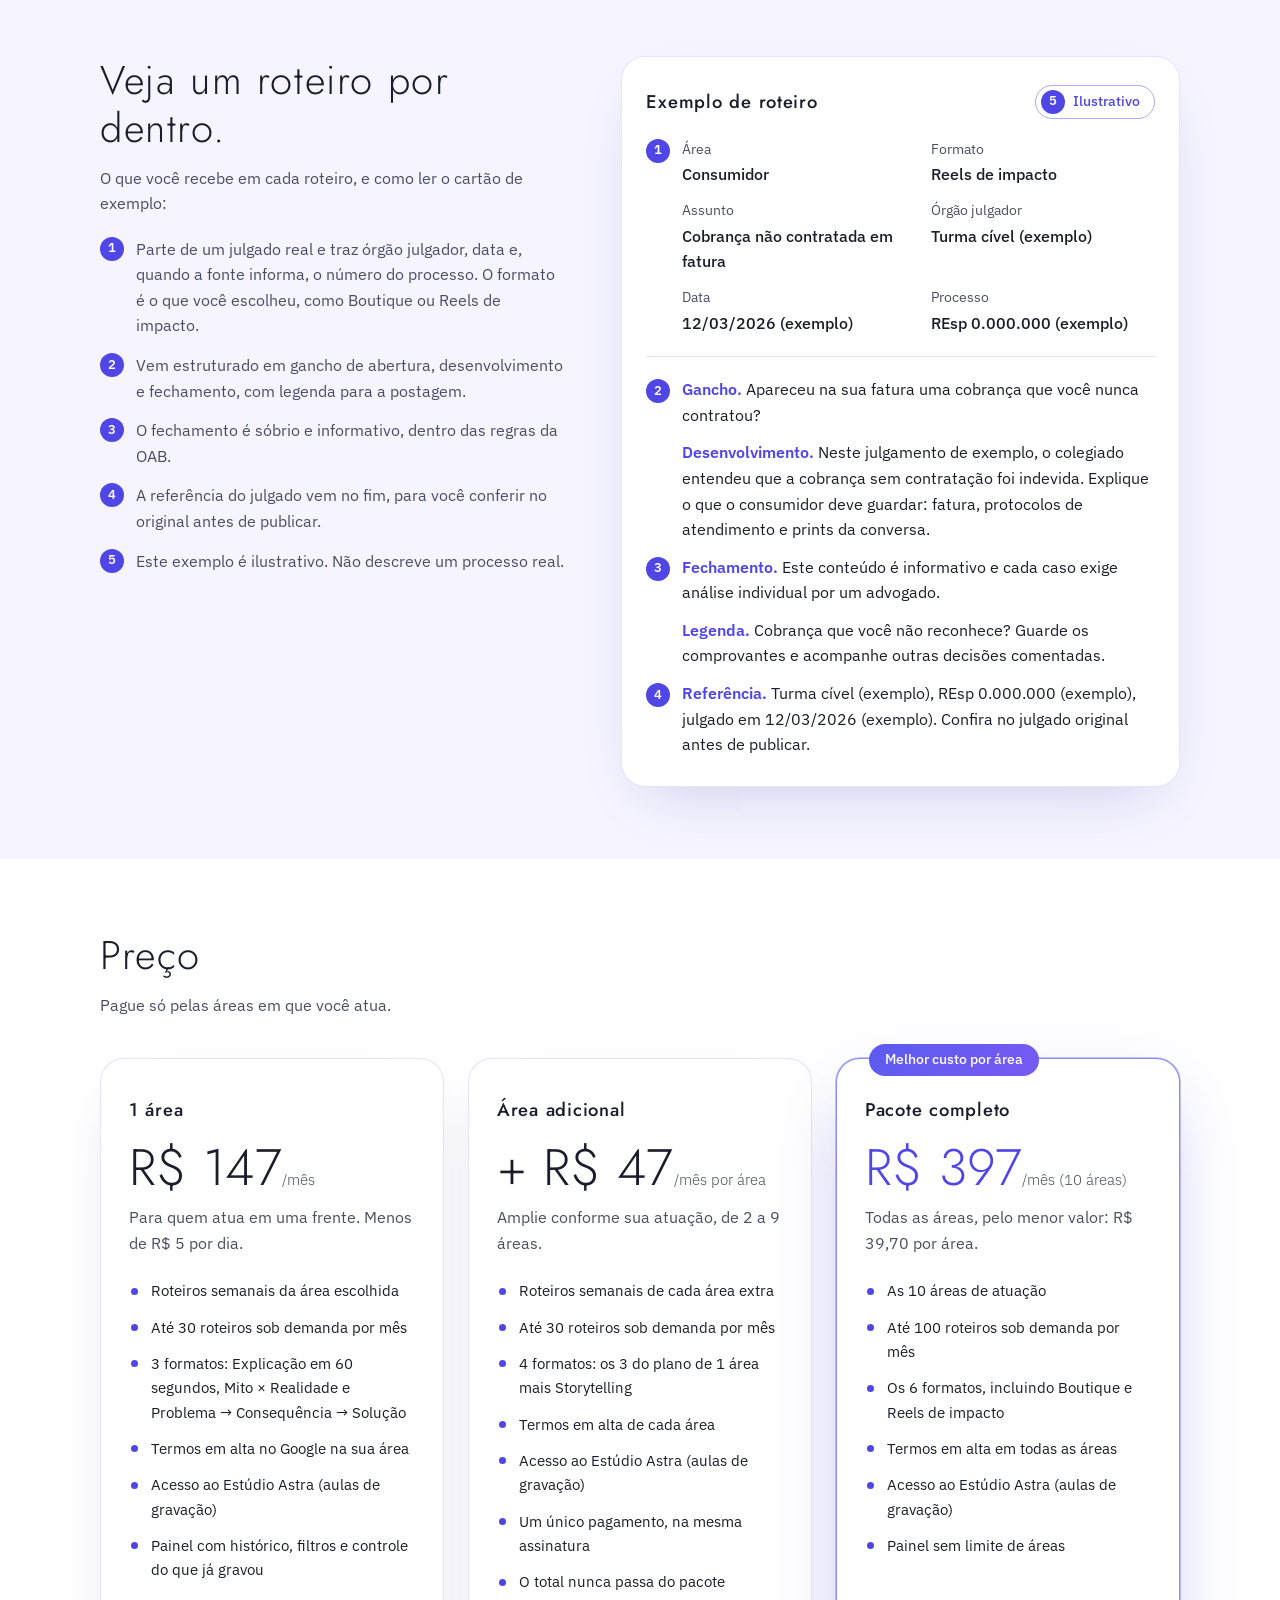
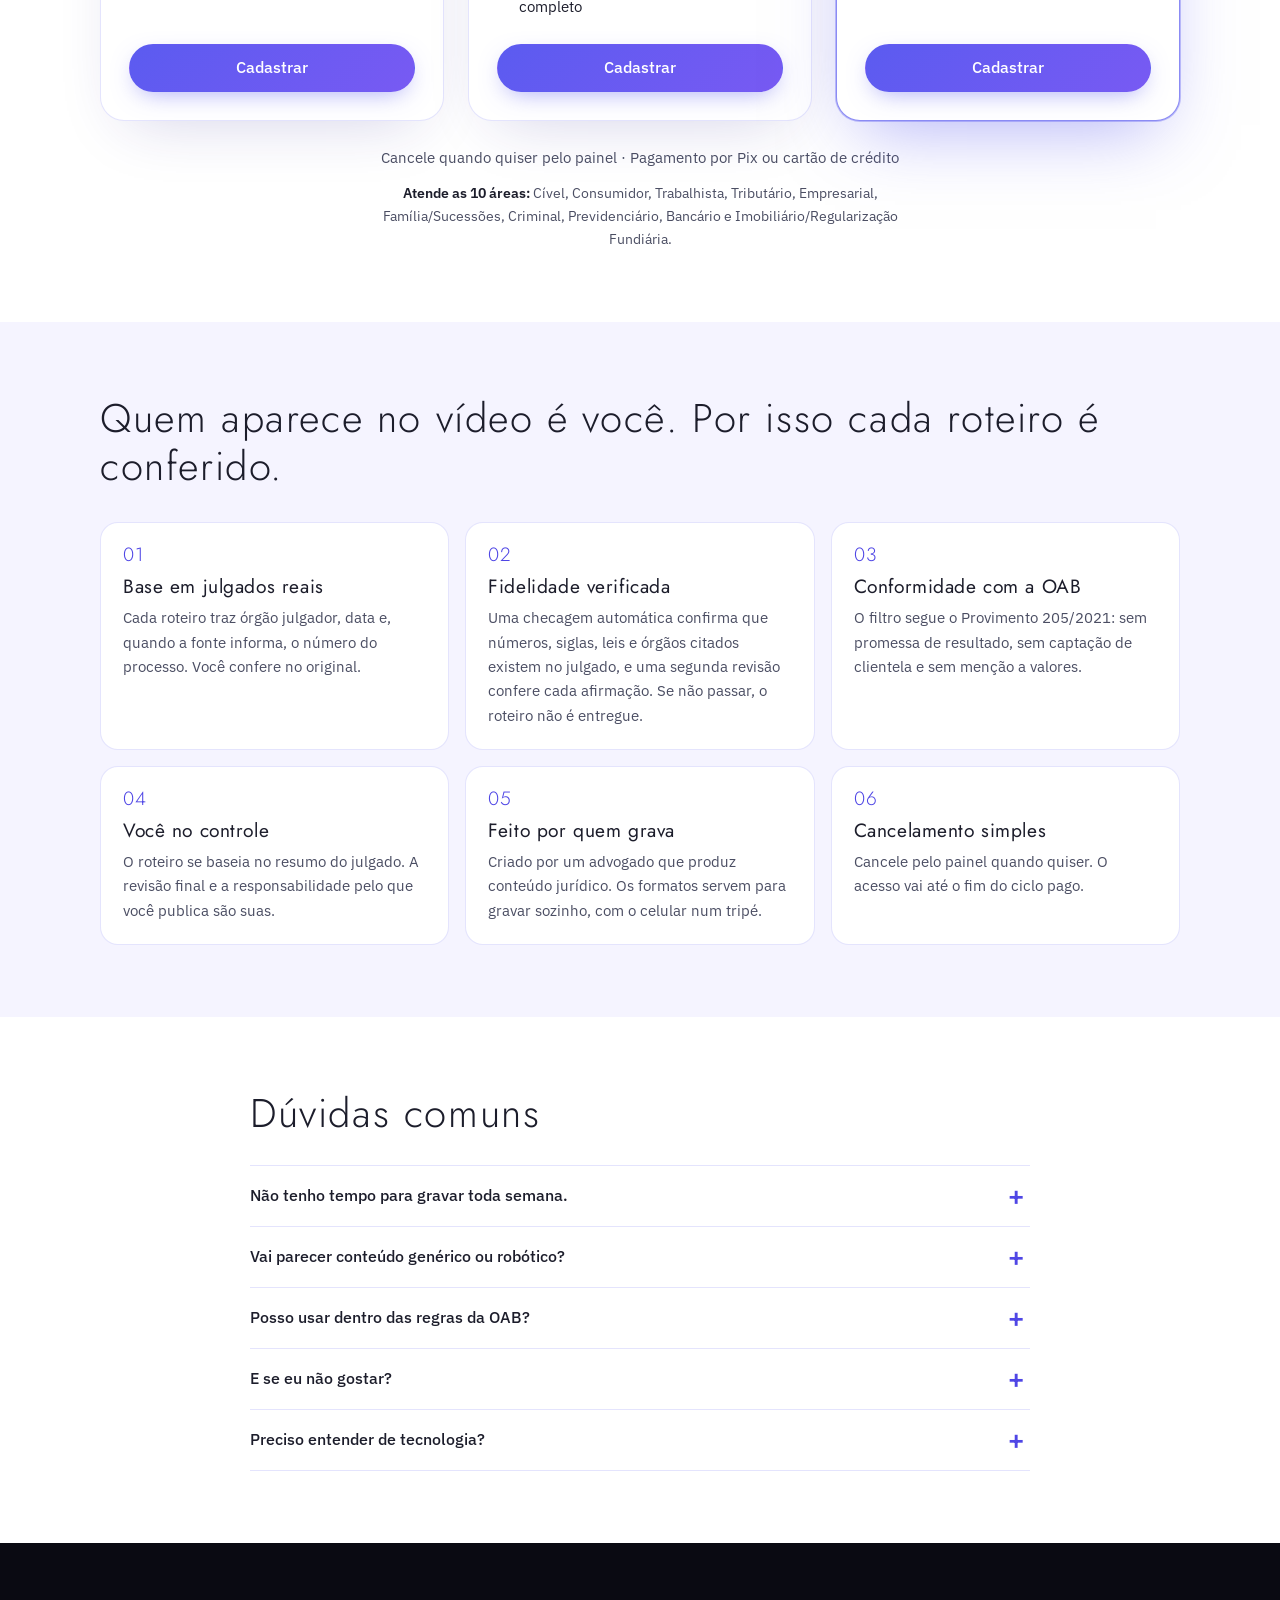
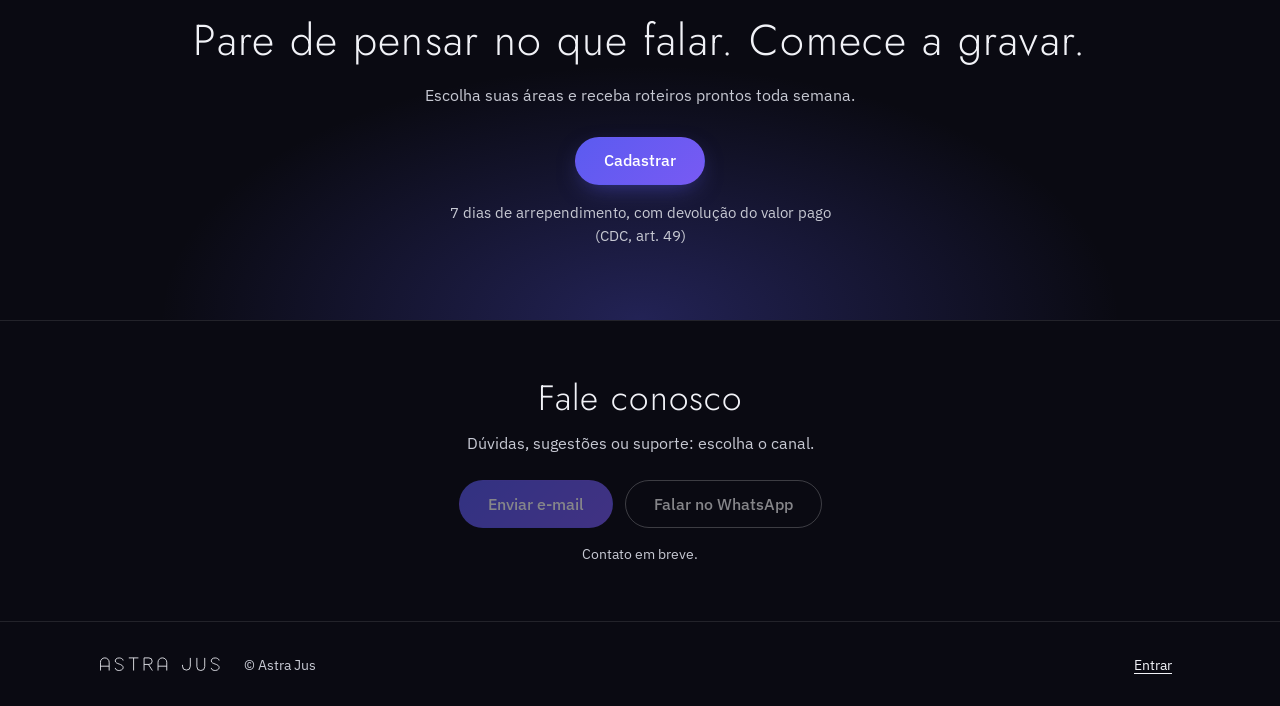
==== commit f1186f12: "feat(painel): visoes Meus roteiros, Estudio Astra, Meu perfil (avatar) e Fale conosco; landing com E" ====
--- a/index.html
+++ b/index.html
@@ -22,6 +22,7 @@
         <a href="#preco">Preço</a>
         <a href="#confianca">Confiança</a>
         <a href="#duvidas">Dúvidas</a>
+        <a href="#contato">Fale conosco</a>
       </nav>
       <div class="acoes">
         <a class="botao botao-contorno botao-pequeno" href="painel/login.html">Entrar</a>
@@ -276,6 +277,18 @@
         <p class="garantia">7 dias de arrependimento, com devolução do valor pago (CDC, art. 49)</p>
       </div>
     </section>
+
+    <section class="contato escuro" id="contato">
+      <div class="wrap">
+        <h2>Fale conosco</h2>
+        <p>Dúvidas, sugestões ou suporte: escolha o canal.</p>
+        <div class="contato-botoes">
+          <a class="botao botao-primario" data-contato="email">Enviar e-mail</a>
+          <a class="botao botao-contorno" data-contato="whatsapp">Falar no WhatsApp</a>
+        </div>
+        <p class="contato-dica" data-contato-dica></p>
+      </div>
+    </section>
   </main>
 
   <footer class="rodape escuro">
@@ -286,6 +299,7 @@
     </div>
   </footer>
 
+  <script src="contato.js"></script>
   <script>
     (function () {
       var estado = new URLSearchParams(location.search).get("pagamento");
--- a/marca.css
+++ b/marca.css
@@ -195,10 +195,11 @@
 }
 .passos h3 { font-family: var(--fonte-display); font-weight: 400; font-size: 1.25rem; line-height: 1.3; letter-spacing: 0.03em; padding-top: 9px; }
 .passos p { margin-top: 4px; color: var(--texto-suave); max-width: 52ch; }
-.estudio { margin-top: 40px; padding: 28px 24px; border: 1px solid var(--borda); border-radius: 24px; background: var(--lavanda); max-width: 760px; }
+#como-funciona .titulo-secao { text-align: center; }
+.estudio { margin: 40px auto 0; padding: 28px 24px; border: 1px solid var(--borda); border-radius: 24px; background: var(--lavanda); max-width: 760px; text-align: center; }
 .estudio h3 { font-family: var(--fonte-display); font-weight: 400; font-size: 1.5rem; letter-spacing: 0.03em; }
-.estudio p { margin-top: 8px; color: var(--texto-suave); max-width: 60ch; }
-.ferramentas { margin-top: 16px; display: flex; flex-wrap: wrap; gap: 8px; }
+.estudio p { margin: 8px auto 0; color: var(--texto-suave); max-width: 60ch; }
+.ferramentas { margin-top: 16px; display: flex; flex-wrap: wrap; justify-content: center; gap: 8px; }
 .ferramentas li { padding: 6px 14px; border: 1px solid var(--borda); border-radius: 999px; background: var(--claro); font-size: 0.9rem; font-weight: 500; color: var(--texto); }
 
 /* Duas colunas */
@@ -336,6 +337,18 @@
 .cta .botao { margin-top: 28px; }
 .cta .garantia { margin-top: 16px; }
 
+/* Fale conosco */
+.contato { background: var(--escuro); color: var(--texto-escuro); padding-block: 56px; text-align: center; border-top: 1px solid var(--borda-escura); }
+.contato h2 { font-family: var(--fonte-display); font-weight: 300; font-size: clamp(1.6rem, 3.4vw, 2.2rem); letter-spacing: 0.03em; line-height: 1.2; }
+.contato p { margin: 12px auto 0; max-width: 44ch; color: var(--texto-escuro-suave); }
+.contato-botoes { margin-top: 24px; display: flex; flex-wrap: wrap; justify-content: center; gap: 12px; }
+.contato .contato-dica { margin-top: 14px; font-size: 0.9rem; }
+.contato .contato-dica:empty { display: none; }
+.botao[aria-disabled="true"] { opacity: 0.5; cursor: not-allowed; box-shadow: none; }
+.botao[aria-disabled="true"]:hover { transform: none; filter: none; background: transparent; }
+.botao-primario[aria-disabled="true"]:hover { background: var(--degrade); }
+.so-leitor { position: absolute; width: 1px; height: 1px; overflow: hidden; clip-path: inset(50%); white-space: nowrap; }
+
 /* Rodapé */
 .rodape { background: var(--escuro); color: var(--texto-escuro-suave); border-top: 1px solid var(--borda-escura); font-size: 0.9rem; }
 .rodape .wrap { display: flex; flex-wrap: wrap; align-items: center; gap: 8px 24px; padding-block: 20px; }
@@ -375,6 +388,7 @@
   .plano .valor { font-size: 2.6rem; }
   .selo { left: 22px; }
   .hero .botoes .botao { flex: 1 1 100%; }
+  .contato-botoes .botao { flex: 1 1 100%; }
   .exemplo { padding: 22px 16px; }
 }
 
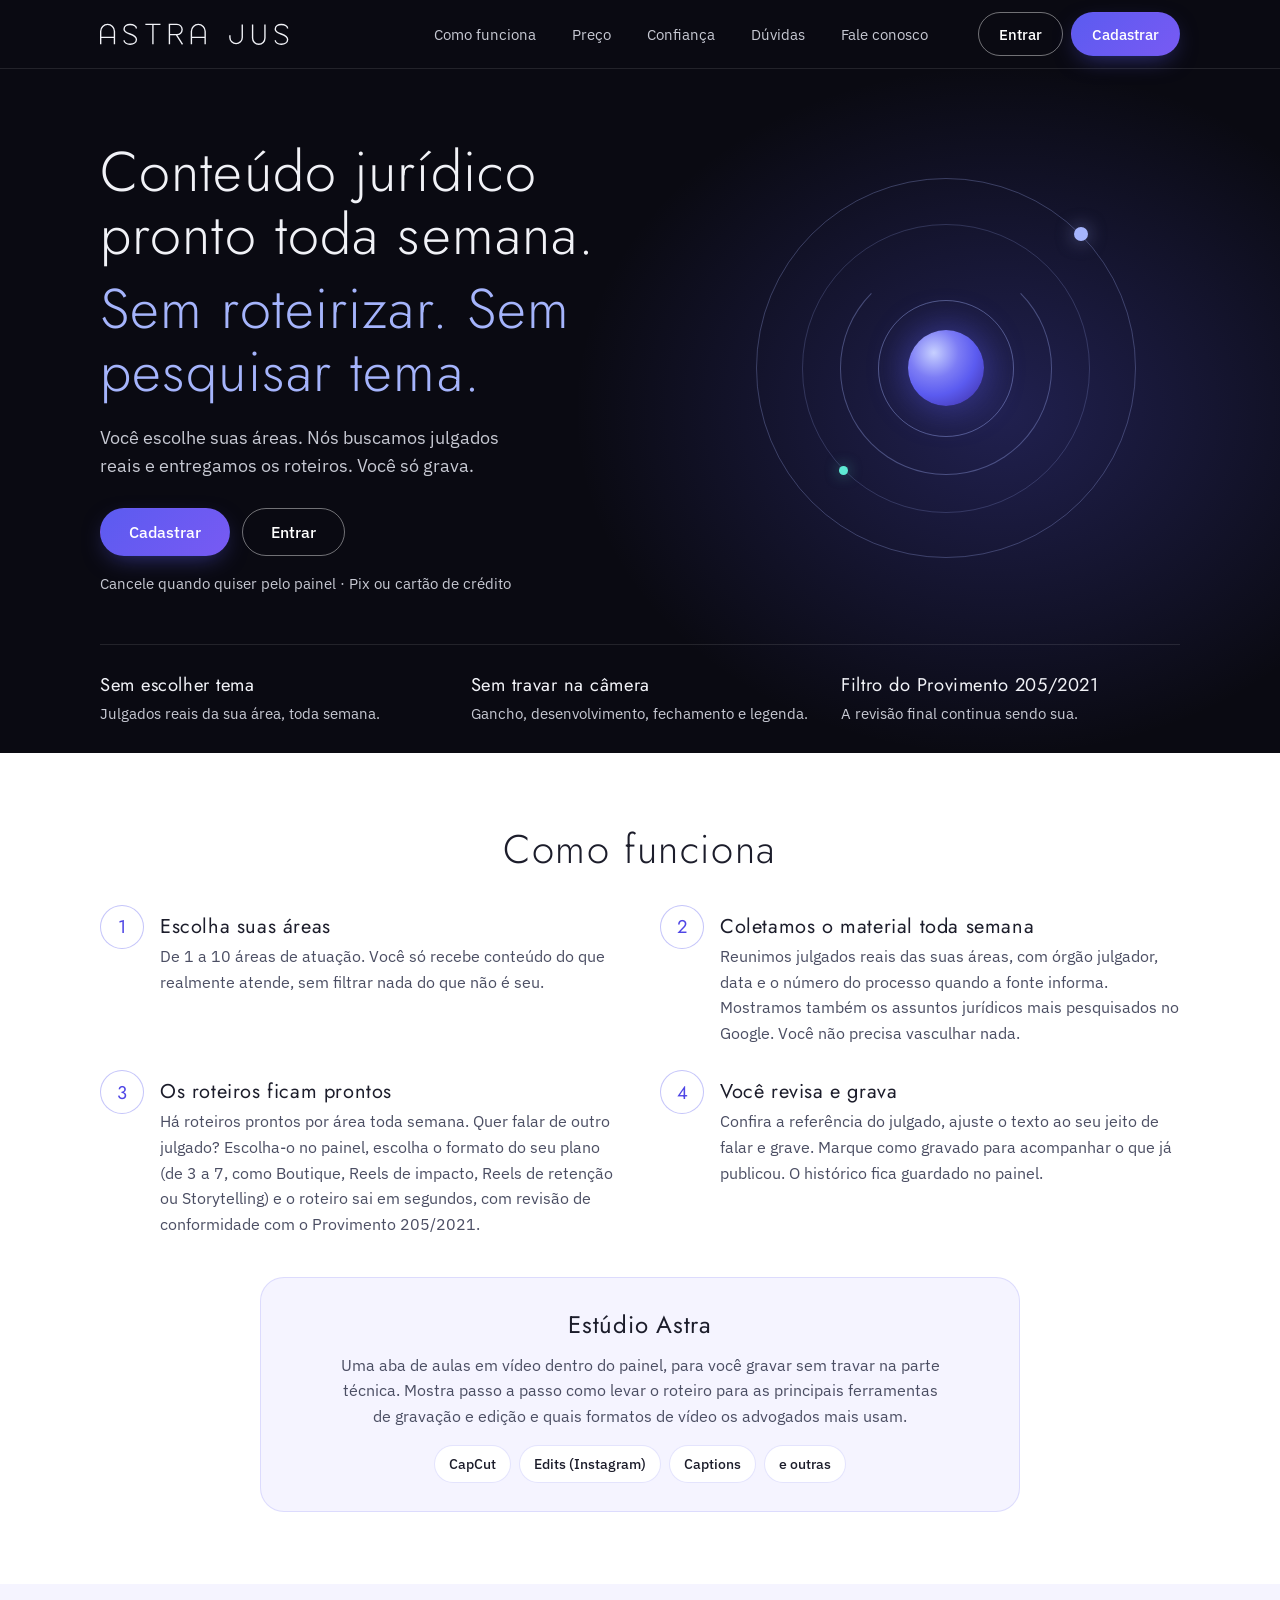
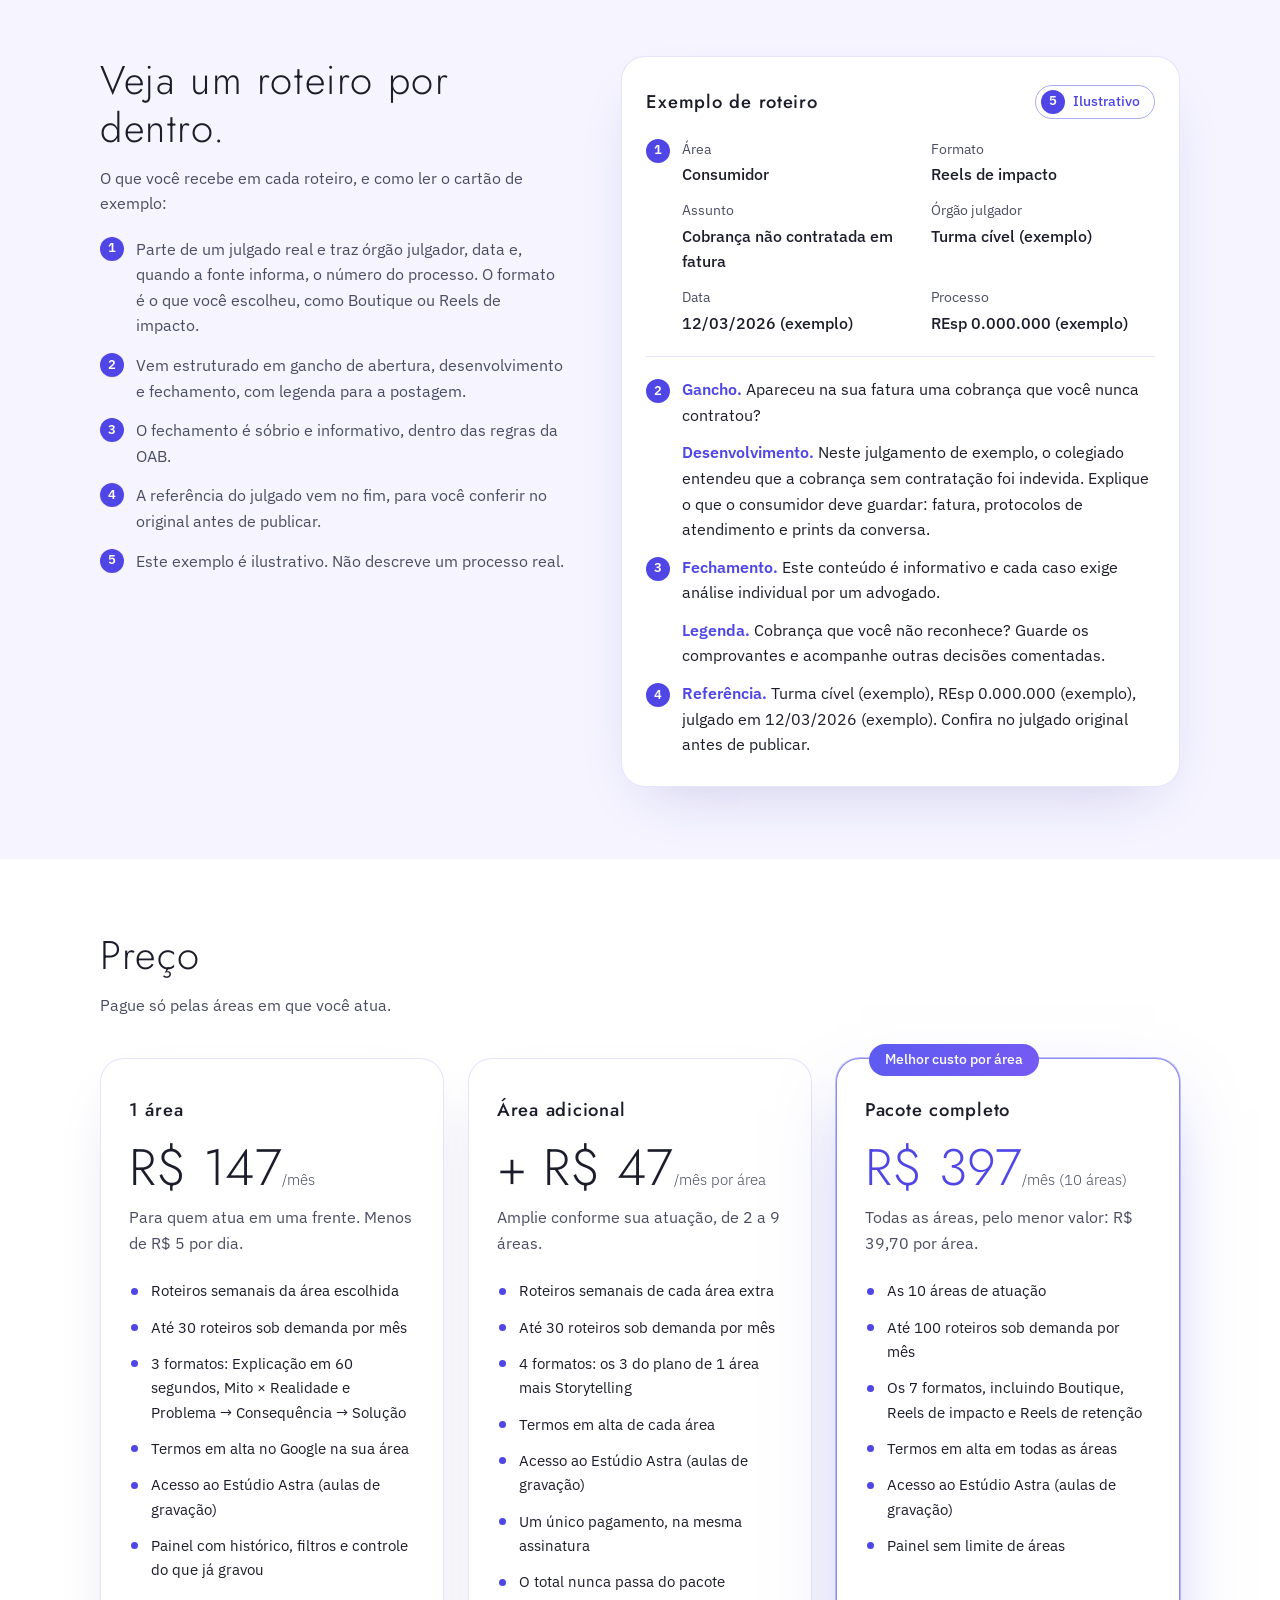
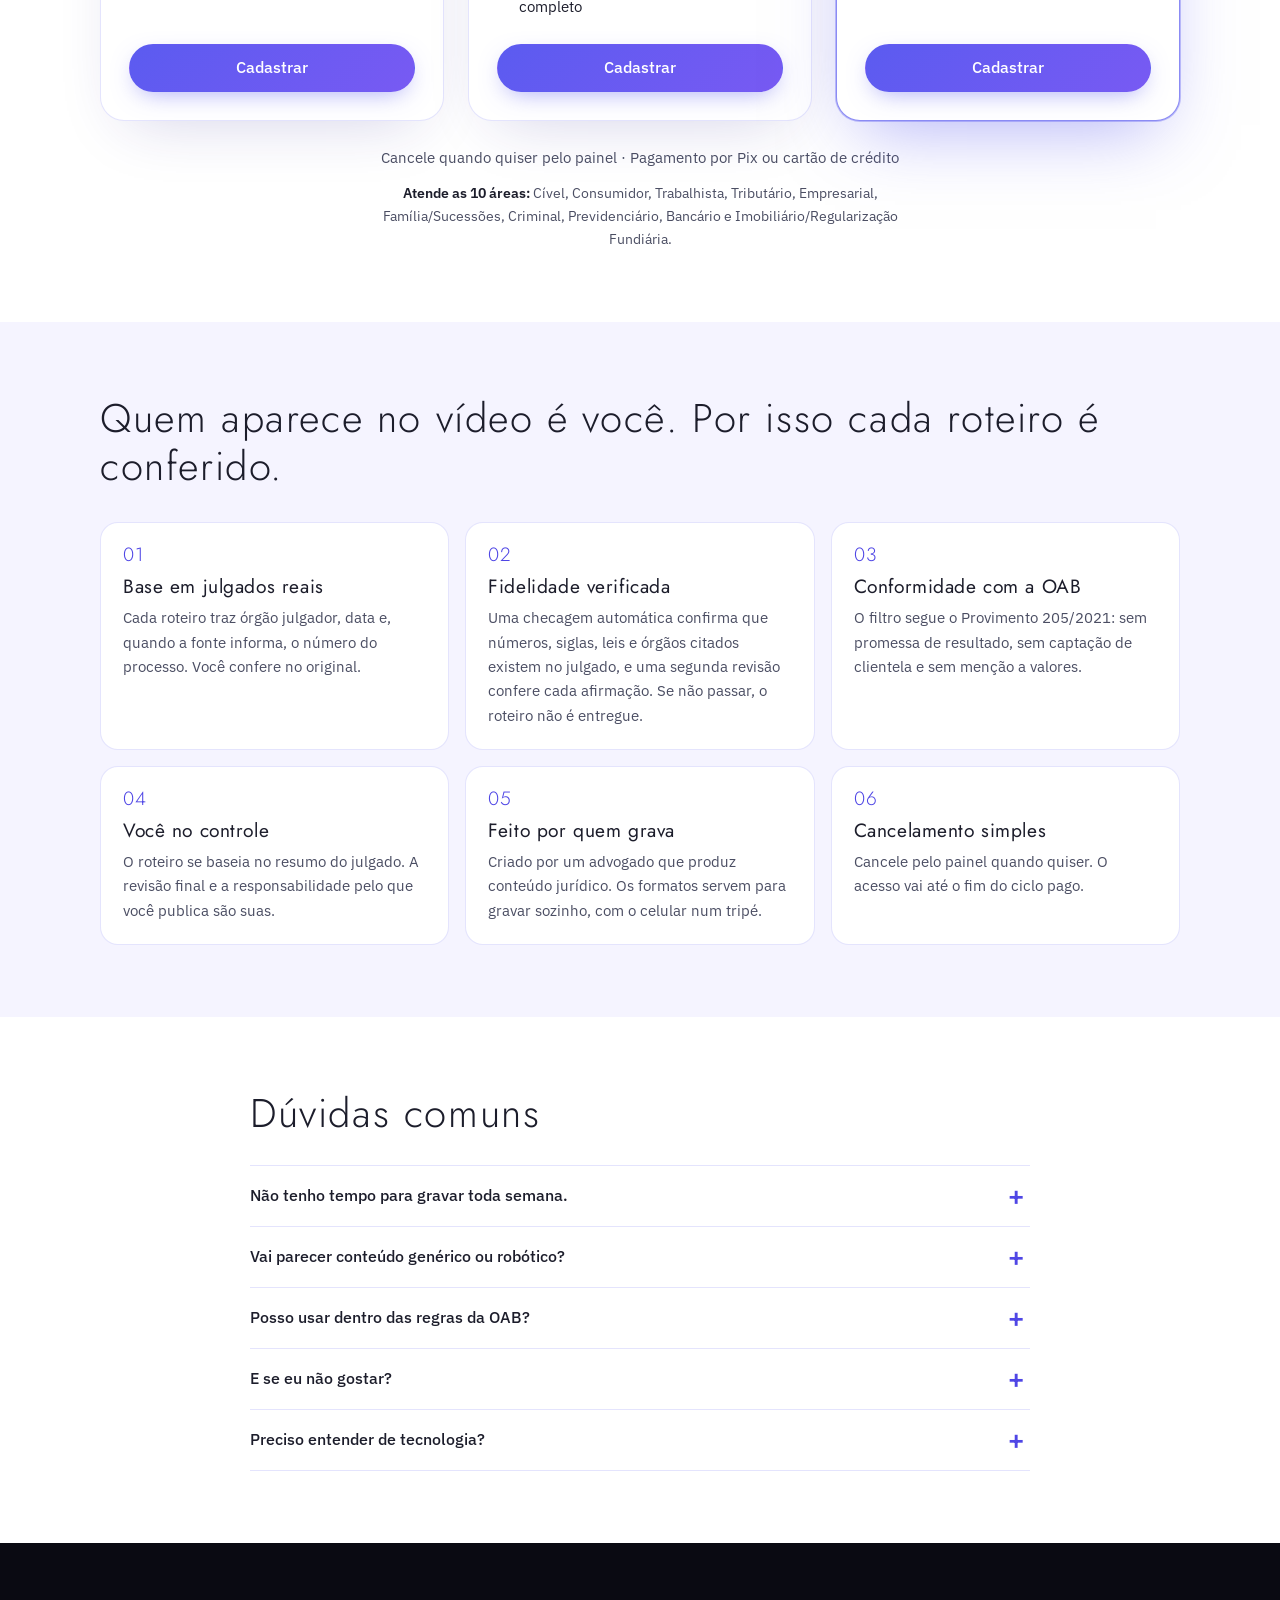
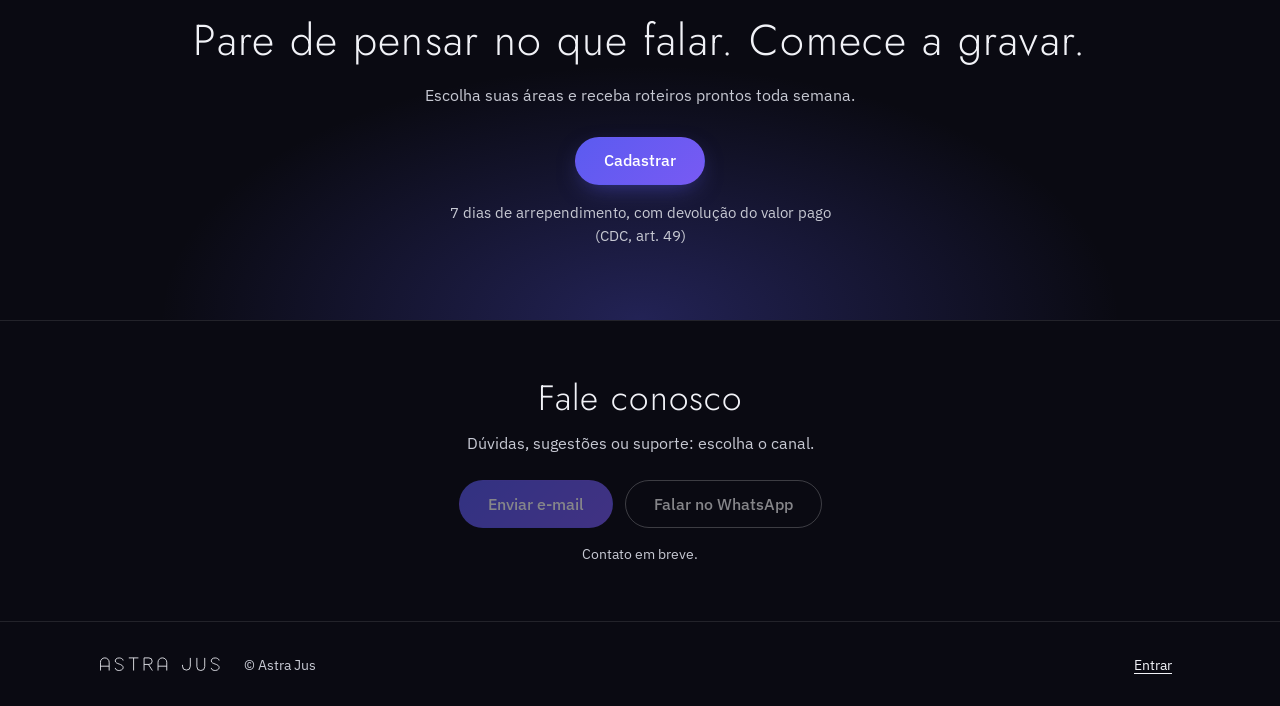
==== commit aaaf656e: "feat: landing cita 7 formatos (Reels de retencao no plano Completo) Co-Authored-By: Claude Sonnet 5 " ====
--- a/index.html
+++ b/index.html
@@ -84,7 +84,7 @@
             <span class="num" aria-hidden="true">3</span>
             <div>
               <h3>Os roteiros ficam prontos</h3>
-              <p>Há roteiros prontos por área toda semana. Quer falar de outro julgado? Escolha-o no painel, escolha o formato do seu plano (de 3 a 6, como Boutique, Reels de impacto ou Storytelling) e o roteiro sai em segundos, com revisão de conformidade com o Provimento 205/2021.</p>
+              <p>Há roteiros prontos por área toda semana. Quer falar de outro julgado? Escolha-o no painel, escolha o formato do seu plano (de 3 a 7, como Boutique, Reels de impacto, Reels de retenção ou Storytelling) e o roteiro sai em segundos, com revisão de conformidade com o Provimento 205/2021.</p>
             </div>
           </li>
           <li>
@@ -190,7 +190,7 @@
             <ul>
               <li>As 10 áreas de atuação</li>
               <li>Até 100 roteiros sob demanda por mês</li>
-              <li>Os 6 formatos, incluindo Boutique e Reels de impacto</li>
+              <li>Os 7 formatos, incluindo Boutique, Reels de impacto e Reels de retenção</li>
               <li>Termos em alta em todas as áreas</li>
               <li>Acesso ao Estúdio Astra (aulas de gravação)</li>
               <li>Painel sem limite de áreas</li>
